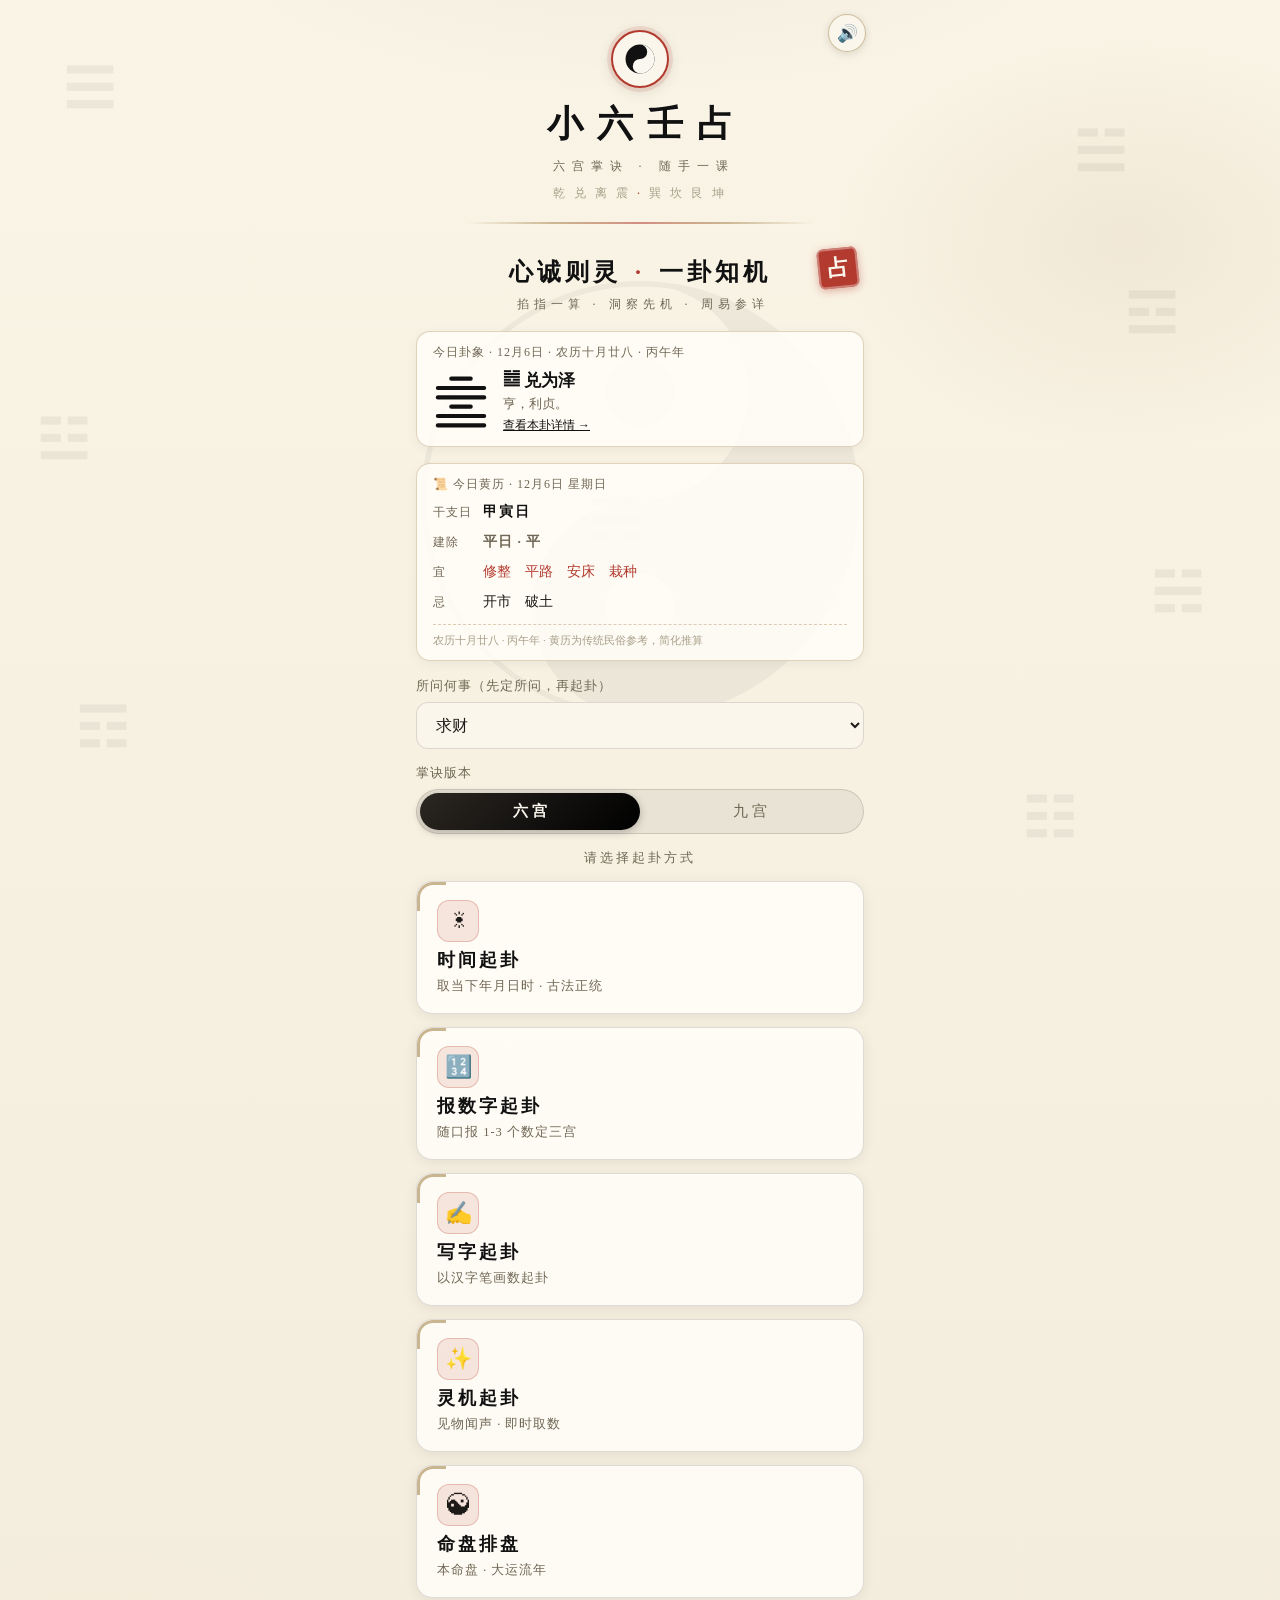
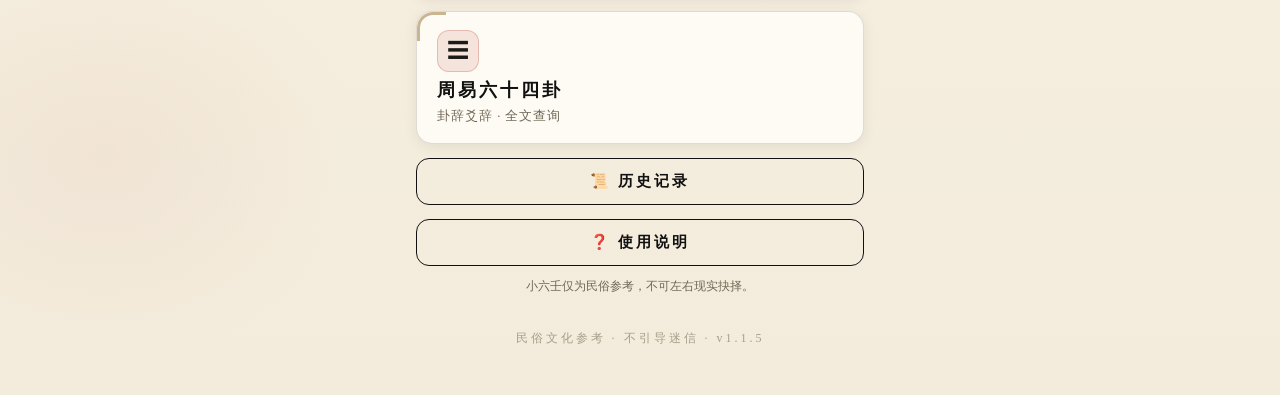
==== android/app/src/main/assets/web/index.html @ 9e4da4ed "v1.1.5 今日黄历+结果黄历建议" ====
<!DOCTYPE html>
<html lang="zh-CN">
<head>
  <meta charset="UTF-8">
  <meta name="viewport" content="width=device-width, initial-scale=1.0, maximum-scale=1.0, user-scalable=no">
  <meta name="theme-color" content="#111111">
  <title>小六壬占</title>
  <link rel="manifest" href="./manifest.json">
  <link rel="apple-touch-icon" href="assets/icon-192.png">
  <link rel="stylesheet" href="css/style.css">
</head>
<body>
  <div class="bg-mystic" aria-hidden="true">
    <span>☰</span><span>☱</span><span>☲</span><span>☳</span>
    <span>☵</span><span>☶</span><span>☷</span><span>☴</span>
    <i class="m-star s1"></i><i class="m-star s2"></i><i class="m-star s3"></i>
    <i class="m-star s4"></i><i class="m-star s5"></i><i class="m-star s6"></i>
  </div>
  <header class="app-header">
    <button id="sound-toggle" class="sound-toggle" aria-label="声音开关">🔊</button>
    <div class="header-inner">
      <div class="mark chop-mark">
        <svg viewBox="0 0 40 40" width="34" height="34" aria-hidden="true">
          <circle cx="20" cy="20" r="17" fill="#111111"/>
          <path d="M20 3 a17 17 0 0 1 0 34 a8.5 8.5 0 0 1 0 -17 a8.5 8.5 0 0 0 0 -17z" fill="#faf7f0"/>
          <circle cx="20" cy="11.5" r="2.8" fill="#111111"/>
          <circle cx="20" cy="28.5" r="2.8" fill="#faf7f0"/>
        </svg>
      </div>
      <h1 class="app-title">小六壬占</h1>
      <p class="subtitle">六宫掌诀 · 随手一课</p>
      <div class="gua-line"><span>乾</span><span>兑</span><span>离</span><span>震</span><span class="gua-dot">·</span><span>巽</span><span>坎</span><span>艮</span><span>坤</span></div>
    </div>
  </header>

  <main class="app-main">

    <!-- 首页：先定所问，再选起卦方式 -->
    <section id="view-home" class="view active">
      <div class="home-hero">
        <span class="chop">占</span>
        <h2 class="hero-title">心诚则灵 <em>·</em> 一卦知机</h2>
        <p class="hero-sub">掐指一算 · 洞察先机 · 周易参详</p>
      </div>
      <div id="daily-gua"></div>
      <div id="daily-huangli"></div>
      <div class="field ask-field">
        <label for="ask-select">所问何事（先定所问，再起卦）</label>
        <select id="ask-select"></select>
      </div>
      <div class="field">
        <label>掌诀版本</label>
        <div class="seg">
          <button class="seg-btn active" data-ver="liugong">六宫</button>
          <button class="seg-btn" data-ver="jiugong">九宫</button>
        </div>
      </div>
      <p class="view-tip">请选择起卦方式</p>
      <div class="method-cards">
        <button class="method-card" data-view="time">
          <span class="mc-icon">☀</span>
          <span class="mc-name">时间起卦</span>
          <span class="mc-desc">取当下年月日时 · 古法正统</span>
        </button>
        <button class="method-card" data-view="num">
          <span class="mc-icon">🔢</span>
          <span class="mc-name">报数字起卦</span>
          <span class="mc-desc">随口报 1-3 个数定三宫</span>
        </button>
        <button class="method-card" data-view="stroke">
          <span class="mc-icon">✍</span>
          <span class="mc-name">写字起卦</span>
          <span class="mc-desc">以汉字笔画数起卦</span>
        </button>
        <button class="method-card" data-view="inspire">
          <span class="mc-icon">✨</span>
          <span class="mc-name">灵机起卦</span>
          <span class="mc-desc">见物闻声 · 即时取数</span>
        </button>
        <button class="method-card" data-view="paipan">
          <span class="mc-icon">☯</span>
          <span class="mc-name">命盘排盘</span>
          <span class="mc-desc">本命盘 · 大运流年</span>
        </button>
        <button class="method-card" data-view="zhouyi">
          <span class="mc-icon">☰</span>
          <span class="mc-name">周易六十四卦</span>
          <span class="mc-desc">卦辞爻辞 · 全文查询</span>
        </button>
      </div>
      <button class="btn-history" data-view="history">📜 历史记录</button>
      <button class="btn-history" data-view="help">❓ 使用说明</button>
      <p class="hint center">小六壬仅为民俗参考，不可左右现实抉择。</p>
    </section>

    <!-- 时间起卦页 -->
    <section id="view-time" class="view">
      <div class="view-head">
        <button class="btn-back" data-back="home">‹ 返回</button>
        <h2>时间起卦</h2>
      </div>
      <div class="field">
        <label>公历日期（自动转农历）</label>
        <div class="date-row">
          <select id="year-select"></select>
          <select id="month-select"></select>
          <select id="day-select"></select>
        </div>
        <p class="lunar-preview" id="lunar-preview"></p>
      </div>
      <div class="field">
        <label for="hour-select">时辰</label>
        <select id="hour-select"></select>
        <button class="btn-time-now" id="time-now">⏱ 回到当前时刻</button>
      </div>
      <button class="btn-primary" id="time-submit">起 卦</button>
      <div id="result-time" class="result"></div>
    </section>

    <!-- 报数字起卦页 -->
    <section id="view-num" class="view">
      <div class="view-head">
        <button class="btn-back" data-back="home">‹ 返回</button>
        <h2>报数字起卦</h2>
      </div>
      <div class="field">
        <label for="num-input">随口报 1-3 个数字（空格隔开）</label>
        <input type="text" id="num-input" inputmode="numeric" placeholder="如：3 18 7">
      </div>
      <button class="btn-primary" id="num-submit">起 卦</button>
      <p class="hint">第一数从大安数，第二数以第一数落宫为一接着数，第三数以第二数落宫为一接着数。</p>
      <div id="result-num" class="result"></div>
    </section>

    <!-- 写字起卦页 -->
    <section id="view-stroke" class="view">
      <div class="view-head">
        <button class="btn-back" data-back="home">‹ 返回</button>
        <h2>写字起卦</h2>
      </div>
      <div class="field">
        <label for="stroke-input">写 1-3 个字，以笔画数起卦</label>
        <input type="text" id="stroke-input" placeholder="如：出 行">
      </div>
      <button class="btn-primary" id="stroke-submit">起 卦</button>
      <p class="hint">各字笔画依次对应初、中、末三宫。未收录的字请改用「报数字」方式。</p>
      <div id="result-stroke" class="result"></div>
    </section>

    <!-- 灵机起卦页 -->
    <section id="view-inspire" class="view">
      <div class="view-head">
        <button class="btn-back" data-back="home">‹ 返回</button>
        <h2>灵机起卦</h2>
      </div>
      <div class="field">
        <label for="inspire-input">所见所闻（选填，如：窗外有鸟叫）</label>
        <input type="text" id="inspire-input" placeholder="可留空，直接起卦">
      </div>
      <button class="btn-primary" id="inspire-submit">灵机一动 · 起 卦</button>
      <p class="hint">按当下瞬间取数定宫（见物闻声、心念一动即可占），随机但契合当下。</p>
      <div id="result-inspire" class="result"></div>
    </section>

    <!-- 命盘排盘页 -->
    <section id="view-paipan" class="view">
      <div class="view-head">
        <button class="btn-back" data-back="home">‹ 返回</button>
        <h2>命盘排盘</h2>
      </div>
      <div class="field">
        <label>出生公历日期</label>
        <div class="date-row">
          <select id="p-year"></select>
          <select id="p-month"></select>
          <select id="p-day"></select>
        </div>
        <p class="lunar-preview" id="p-lunar"></p>
      </div>
      <div class="field">
        <label for="p-hour">出生时辰</label>
        <select id="p-hour"></select>
      </div>
      <div class="field">
        <label>性别（六亲取象参考）</label>
        <div class="seg">
          <button class="seg-btn active" id="p-male">男</button>
          <button class="seg-btn" id="p-female">女</button>
        </div>
      </div>
      <div class="field">
        <label for="p-age">看流年年龄</label>
        <input type="number" id="p-age" inputmode="numeric" min="0" max="120" value="25">
      </div>
      <button class="btn-primary" id="paipan-submit">排 盘</button>
      <div id="result-paipan" class="result"></div>
    </section>

    <!-- 使用说明页 -->
    <section id="view-help" class="view">
      <div class="view-head">
        <button class="btn-back" data-back="home">‹ 返回</button>
        <h2>使用说明</h2>
      </div>
      <div class="help-block">
        <h3>一、怎么起卦（四步）</h3>
        <ol class="help-list">
          <li><b>选所问</b>：想好要问什么事（求财/婚恋/事业/学业/健康/出行/寻物/官司/家宅/其他）</li>
          <li><b>选版本</b>：六宫（常用，正统）或九宫（进阶，含桃花/病符/天德三宫）</li>
          <li><b>选方式</b>：时间起卦（取当下时辰，古法正统）/ 报数字（随口报 1-3 个数）/ 写字（用汉字笔画数）/ 灵机（见物闻声即时取数）</li>
          <li><b>看掐指</b>：拇指沿手掌穴位逐宫数数，落宫即卦象</li>
        </ol>
      </div>
      <div class="help-block">
        <h3>二、怎么读结果</h3>
        <p class="gong-detail">• <b>开头（月宫）</b>→事情开端；<b>过程（日宫）</b>→发展经过；<b>结果（时宫）</b>→最终走向，以结果宫为主。</p>
        <p class="gong-detail">• <b>总断</b>：开头三宫吉凶给一句话结论。</p>
        <p class="gong-detail">• <b>宫位卡</b>：每宫的性格、五行、六神、应期（多久有结果）、细节断语，点开可看。</p>
        <p class="gong-detail">• <b>用神/六亲参考</b>：按你所问分类给建议。</p>
        <p class="gong-detail">• <b>进阶断语</b>：六神临六亲 36 条细断，供深入学习。</p>
      </div>
      <div class="help-block">
        <h3>三、六宫穴位（左手）</h3>
        <p class="gong-detail">食指根=大安（吉）· 食指尖=留连（凶）· 中指尖=速喜（吉）· 无名指尖=赤口（凶）· 无名指根=小吉（吉）· 中指根=空亡（凶）。顺数顺序：大安→留连→速喜→赤口→小吉→空亡循环。</p>
      </div>
      <div class="help-block">
        <h3>四、九宫（进阶）</h3>
        <p class="gong-detail">九宫=六宫加桃花（姻缘人缘）、病符（健康灾病）、天德（贵人天助）三宫。布局：食指=留连/大安/桃花，中指=速喜/空亡/小吉，无名指=病符/赤口/天德。</p>
      </div>
      <div class="help-block">
        <h3>五、命盘排盘</h3>
        <p class="gong-detail">输入出生公历日期+时辰+性别，排出本命盘（地支/五行/六亲/六神/五星）、大运（每十年一宫）、流年与流月，供看一生运势参考。</p>
      </div>
      <div class="help-block">
        <h3>六、更新</h3>
        <p class="gong-detail">联网打开自动加载最新版本；页面底部版本号变化即更新；有新版本缓存时底部会弹出"发现新版本，点击刷新"。</p>
      </div>
      <p class="disclaimer">※ 小六壬仅为民俗文化参考，不引导迷信，不可左右现实抉择。</p>
    </section>

    <!-- 周易六十四卦页 -->
    <section id="view-zhouyi" class="view">
      <div class="view-head">
        <button class="btn-back" data-back="home">‹ 返回</button>
        <h2>周易六十四卦</h2>
      </div>
      <div class="field">
        <input type="text" id="zhouyi-search" placeholder="搜索卦名/卦辞关键词…">
      </div>
      <div id="zhouyi-detail" class="zhouyi-detail"></div>
      <div id="zhouyi-list" class="zhouyi-list"></div>
    </section>

    <!-- 历史记录页 -->
    <section id="view-history" class="view">
      <div class="view-head">
        <button class="btn-back" data-back="home">‹ 返回</button>
        <h2>历史记录</h2>
      </div>
      <div id="history-list" class="history-list"></div>
      <button class="btn-clear-history" id="clear-history">清空历史</button>
    </section>

  </main>

  <footer class="app-footer">民俗文化参考 · 不引导迷信 · v1.1.5</footer>

  <div id="update-bar" class="update-bar">发现新版本，点击刷新 ✨</div>

  <script src="js/lunar.js"></script>
  <script src="js/xiaoliuren.js"></script>
  <script src="js/zhouyi.js"></script>
  <script src="js/huangli.js"></script>
  <script src="js/strokes-data.js"></script>
  <script src="js/sound.js"></script>
  <script src="js/paipan.js"></script>
  <script src="js/palm.js"></script>
  <script src="js/app.js"></script>
  <script>
    // Service Worker：离线缓存 + 联网自动更新（发现新版本自动刷新，无需手动）
    if ('serviceWorker' in navigator) {
      navigator.serviceWorker.register('./service-worker.js').then(function (reg) {
        reg.addEventListener('updatefound', function () {
          var sw = reg.installing;
          sw.addEventListener('statechange', function () {
            if (sw.state === 'installed' && navigator.serviceWorker.controller) {
              // 新版本已就绪 → 自动刷新（联网时自动更新到最新版）
              setTimeout(function () { window.location.reload(); }, 800);
            }
          });
        });
      }).catch(function () {});
    }
  </script>
</body>
</html>
---- android/app/src/main/assets/web/css/style.css ----
/* ===== 小六壬占 · 国潮水墨 UI ===== */
:root {
  --bg: #f3ecdc;            /* 宣纸黄白 */
  --bg-soft: #e9e0cc;
  --card: rgba(255, 253, 248, 0.88);
  --ink: #1c1a16;           /* 墨黑 */
  --ink-strong: #111;
  --ink-dim: #6f6755;       /* 灰褐 */
  --ink-faint: #a79e88;
  --line: rgba(28, 26, 22, 0.14);
  --line-strong: rgba(28, 26, 22, 0.5);
  --paper: #faf6ec;
  --ji: #111;
  --xiong: #8a8578;
  --cinnabar: #b23a2e;      /* 朱砂 */
  --cinnabar-soft: rgba(178, 58, 46, 0.12);
  --gold: #a5854e;          /* 淡金 */
  --gold-soft: rgba(165, 133, 78, 0.18);
}

* { margin: 0; padding: 0; box-sizing: border-box; -webkit-tap-highlight-color: transparent; }

body {
  font-family: "PingFang SC", "Microsoft YaHei", "Noto Serif SC", serif;
  background:
    radial-gradient(900px 420px at 50% -8%, rgba(28, 26, 22, 0.05) 0%, transparent 62%),
    radial-gradient(420px 300px at 88% 12%, rgba(165, 133, 78, 0.10) 0%, transparent 70%),
    radial-gradient(380px 300px at 8% 88%, rgba(178, 58, 46, 0.05) 0%, transparent 70%),
    linear-gradient(180deg, #faf4e6 0%, var(--bg) 100%);
  color: var(--ink);
  min-height: 100vh;
  max-width: 480px;
  margin: 0 auto;
  padding-bottom: 48px;
  position: relative;
}
/* 页面背景 · 淡太极水印 */
body::before {
  content: "";
  position: fixed;
  left: 50%;
  top: 30%;
  width: 460px;
  height: 460px;
  transform: translateX(-50%);
  background-image: url("data:image/svg+xml,%3Csvg xmlns='http://www.w3.org/2000/svg' viewBox='0 0 100 100'%3E%3Ccircle cx='50' cy='50' r='47' fill='none' stroke='%23000' stroke-width='1.2'/%3E%3Cpath d='M50 3 a47 47 0 0 1 0 94 a23.5 23.5 0 0 1 0 -47 a23.5 23.5 0 0 0 0 -47z' fill='%23000'/%3E%3Ccircle cx='50' cy='26.5' r='7.5' fill='%23000'/%3E%3Ccircle cx='50' cy='73.5' r='7.5' fill='%23fff'/%3E%3C/svg%3E");
  background-size: 460px;
  background-repeat: no-repeat;
  opacity: 0.045;
  pointer-events: none;
  z-index: 0;
}

/* ===== 头部（国潮） ===== */
.app-header {
  position: relative;
  text-align: center;
  padding: 30px 16px 22px;
  overflow: hidden;
}
.app-header::after {
  content: "";
  position: absolute;
  left: 50%; bottom: 0;
  transform: translateX(-50%);
  width: 72%;
  height: 2px;
  background: linear-gradient(90deg, transparent, var(--gold), var(--cinnabar), var(--gold), transparent);
  opacity: 0.55;
}
.app-header .header-inner { position: relative; z-index: 1; }
.app-header .mark {
  display: inline-flex;
  align-items: center;
  justify-content: center;
  width: 58px; height: 58px;
  border-radius: 50%;
  background: var(--paper);
  border: 2px solid var(--cinnabar);
  margin-bottom: 12px;
  box-shadow: 0 0 0 4px var(--cinnabar-soft), 0 3px 16px rgba(0, 0, 0, 0.12);
}
.app-header .app-title {
  font-family: "Kaiti SC", "STKaiti", "KaiTi", "Noto Serif SC", serif;
  font-size: 36px;
  letter-spacing: 14px;
  text-indent: 14px;
  font-weight: 700;
  color: var(--ink-strong);
  text-shadow: 0 1px 0 rgba(255,255,255,0.6);
}
.app-header .subtitle {
  margin-top: 9px;
  font-size: 12px;
  color: var(--ink-dim);
  letter-spacing: 7px;
  text-indent: 7px;
}
.app-header .gua-line {
  margin-top: 10px;
  font-size: 12px;
  color: var(--ink-faint);
  letter-spacing: 3px;
}
.app-header .gua-line span { margin: 0 3px; }
.app-header .gua-line .gua-dot { color: var(--cinnabar); }

/* ===== 首页 hero（国潮） ===== */
.home-hero {
  position: relative;
  text-align: center;
  padding: 14px 10px 18px;
}
.home-hero .chop {
  position: absolute;
  right: 6px;
  top: 6px;
  width: 40px;
  height: 40px;
  display: inline-flex;
  align-items: center;
  justify-content: center;
  font-family: "Kaiti SC", "STKaiti", serif;
  font-size: 22px;
  font-weight: 700;
  color: var(--paper);
  background: var(--cinnabar);
  border-radius: 6px;
  box-shadow: inset 0 0 0 2px rgba(255,255,255,0.35), 0 2px 8px rgba(178,58,46,0.4);
  transform: rotate(-6deg);
}
.home-hero .hero-title {
  font-family: "Kaiti SC", "STKaiti", "Noto Serif SC", serif;
  font-size: 24px;
  font-weight: 700;
  letter-spacing: 4px;
  color: var(--ink-strong);
}
.home-hero .hero-title em { color: var(--cinnabar); font-style: normal; margin: 0 4px; }
.home-hero .hero-sub {
  margin-top: 8px;
  font-size: 12px;
  color: var(--ink-dim);
  letter-spacing: 5px;
  text-indent: 5px;
}

/* ===== 主体 ===== */
.app-main { padding: 18px 16px 0; }

/* 掌诀版本切换 */
.seg {
  display: flex;
  background: rgba(25, 25, 25, 0.06);
  border: 1px solid var(--line);
  border-radius: 999px;
  padding: 4px;
}
.seg-btn {
  flex: 1;
  background: none;
  border: none;
  padding: 9px 0;
  border-radius: 999px;
  font-size: 15px;
  letter-spacing: 3px;
  color: var(--ink-dim);
  cursor: pointer;
  font-family: inherit;
  transition: color .2s, background .2s;
}
.seg-btn.active {
  color: var(--paper);
  background: var(--ink-strong);
  font-weight: 600;
}

/* ===== 视图切换 ===== */
.view { display: none; }
.view.active { display: block; animation: fade 0.3s ease; }
.view-tip {
  text-align: center;
  font-size: 13px;
  color: var(--ink-dim);
  letter-spacing: 3px;
  margin: 4px 0 14px;
}
.view-head {
  display: flex;
  align-items: center;
  gap: 10px;
  margin-bottom: 16px;
}
.view-head h2 {
  font-size: 19px;
  letter-spacing: 4px;
  color: var(--ink-strong);
  font-weight: 800;
}
.btn-back {
  background: none;
  border: 1px solid var(--line);
  color: var(--ink-dim);
  font-size: 13px;
  padding: 6px 14px;
  border-radius: 999px;
  cursor: pointer;
  font-family: inherit;
  letter-spacing: 1px;
  transition: color .2s, border-color .2s;
}
.btn-back:active { border-color: var(--ink-strong); color: var(--ink-strong); }

/* ===== 首页方式卡片 ===== */
.method-cards { display: grid; gap: 13px; }
.method-card {
  display: flex;
  flex-direction: column;
  align-items: flex-start;
  gap: 6px;
  width: 100%;
  padding: 18px 20px;
  background: var(--card);
  border: 1px solid var(--line);
  border-radius: 16px;
  cursor: pointer;
  font-family: inherit;
  text-align: left;
  color: var(--ink);
  box-shadow: 0 3px 14px rgba(0, 0, 0, 0.07), inset 0 0 0 0 transparent;
  position: relative;
  overflow: hidden;
  transition: transform 0.12s ease, border-color .2s, box-shadow .2s;
}
/* 卡片左上角金色小角标 */
.method-card::before {
  content: "";
  position: absolute;
  left: 0; top: 0;
  width: 26px; height: 26px;
  border-left: 3px solid var(--gold);
  border-top: 3px solid var(--gold);
  border-top-left-radius: 16px;
  opacity: 0.6;
}
.method-card:active { transform: scale(0.975); border-color: var(--cinnabar); }
.mc-icon {
  font-size: 22px;
  width: 42px; height: 42px;
  display: flex; align-items: center; justify-content: center;
  background: var(--cinnabar-soft);
  border: 1px solid rgba(178, 58, 46, 0.25);
  border-radius: 12px;
}
.mc-name { font-size: 18px; font-weight: 700; letter-spacing: 3px; color: var(--ink-strong); font-family: "Kaiti SC", "STKaiti", "Noto Serif SC", serif; }
.mc-desc { font-size: 12.5px; color: var(--ink-dim); letter-spacing: 1px; }
.hint.center { text-align: center; }

/* ===== 结果容器 ===== */
.result { margin-top: 4px; }

/* ===== 更新提示条 ===== */
.update-bar {
  position: fixed;
  left: 50%;
  bottom: 18px;
  transform: translateX(-50%) translateY(20px);
  background: var(--ink-strong);
  color: var(--paper);
  padding: 11px 22px;
  border-radius: 999px;
  font-size: 14px;
  letter-spacing: 1px;
  box-shadow: 0 6px 20px rgba(0, 0, 0, 0.25);
  opacity: 0;
  pointer-events: none;
  transition: opacity .3s, transform .3s;
  z-index: 99;
}
.update-bar.show { opacity: 1; transform: translateX(-50%) translateY(0); pointer-events: auto; }

/* ===== 命盘排盘 ===== */
.paipan-table {
  width: 100%;
  border-collapse: collapse;
  font-size: 12.5px;
  margin-bottom: 14px;
  background: var(--card);
  border: 1px solid var(--line);
  border-radius: 12px;
  overflow: hidden;
}
.paipan-table th, .paipan-table td {
  border: 1px solid var(--line);
  padding: 8px 6px;
  text-align: center;
  line-height: 1.6;
  color: var(--ink);
}
.paipan-table th { background: rgba(25, 25, 25, 0.06); color: var(--ink-strong); font-weight: 700; }
.pan-title {
  font-size: 14px;
  color: var(--ink-strong);
  letter-spacing: 2px;
  margin: 4px 0 8px;
  font-weight: 700;
}
.pan-liunian {
  font-size: 13.5px;
  color: var(--ink);
  line-height: 2;
  margin-bottom: 8px;
}

/* ===== 手掌图降级（图片加载失败时） ===== */
.palm-fallback {
  min-height: 300px;
  display: flex;
  align-items: center;
  justify-content: center;
  text-align: center;
  font-size: 14px;
  color: var(--ink-strong);
  line-height: 2.2;
  letter-spacing: 1px;
  background: var(--card);
  border: 1px dashed var(--line);
  border-radius: 14px;
  padding: 20px;
}

/* ===== 回到当前时刻 ===== */
.btn-time-now {
  margin-top: 8px;
  padding: 8px 14px;
  font-size: 12.5px;
  background: none;
  border: 1px dashed var(--ink-strong);
  border-radius: 999px;
  color: var(--ink-strong);
  cursor: pointer;
  font-family: inherit;
}
.btn-time-now:active { background: var(--ink-strong); color: var(--paper); }

/* ===== 周易六十四卦 ===== */
.daily-card {
  background: var(--card);
  border: 1px solid var(--line);
  border-radius: 14px;
  padding: 12px 16px;
  margin-bottom: 16px;
}
.daily-head { font-size: 12px; color: var(--ink-dim); letter-spacing: 1px; margin-bottom: 8px; }
.daily-body { display: flex; align-items: center; gap: 14px; }
.daily-info { display: flex; flex-direction: column; gap: 4px; }
.daily-name { font-size: 17px; font-weight: 700; color: var(--ink-strong); }
.daily-guaci { font-size: 12.5px; color: var(--ink-dim); }
.daily-more { align-self: flex-start; font-size: 12px; background: none; border: none; color: var(--ink-strong); padding: 0; cursor: pointer; font-family: inherit; text-decoration: underline; }

.zhouyi-list { display: grid; gap: 8px; }
.zy-item {
  display: flex;
  align-items: center;
  gap: 10px;
  background: var(--card);
  border: 1px solid var(--line);
  border-radius: 11px;
  padding: 9px 12px;
  cursor: pointer;
}
.zy-item:active { background: rgba(17, 17, 17, 0.06); }
.zy-item-sym { font-size: 20px; }
.zy-item-name { font-size: 14px; font-weight: 600; color: var(--ink-strong); min-width: 110px; }
.zy-item-guaci { font-size: 12px; color: var(--ink-dim); overflow: hidden; text-overflow: ellipsis; white-space: nowrap; flex: 1; }

.zhouyi-detail { margin-bottom: 14px; }
.zhouyi-detail-card {
  background: var(--card);
  border: 1.5px solid var(--ink-strong);
  border-radius: 14px;
  padding: 16px;
}
.zy-head { display: flex; align-items: center; gap: 16px; }
.zy-symbol { font-size: 44px; }
.zy-head h3 { font-size: 18px; color: var(--ink-strong); margin-bottom: 6px; }
.gua-svg { display: block; }
.zy-guaci { font-size: 14.5px; color: var(--ink); line-height: 1.9; margin: 12px 0 4px; }
.zy-yao { border-top: 1px dashed var(--line); margin-top: 10px; padding-top: 8px; }
.zy-yao .gong-detail { margin: 0; line-height: 1.9; font-size: 13.5px; }

.bagua-card { border-color: var(--ink-strong); }

/* ===== 使用说明 ===== */
.help-block {
  background: var(--card);
  border: 1px solid var(--line);
  border-radius: 13px;
  padding: 13px 16px;
  margin-bottom: 12px;
}
.help-block h3 {
  font-size: 14px;
  color: var(--ink-strong);
  letter-spacing: 1px;
  margin-bottom: 8px;
  font-weight: 700;
}
.help-list {
  margin: 0;
  padding-left: 20px;
  font-size: 13.5px;
  color: var(--ink);
  line-height: 2;
}
.help-list b { color: var(--ink-strong); }

/* ===== 历史记录 ===== */
.btn-history {
  width: 100%;
  margin-top: 14px;
  padding: 13px;
  font-size: 15px;
  letter-spacing: 3px;
  background: none;
  border: 1.5px solid var(--ink-strong);
  border-radius: 13px;
  color: var(--ink-strong);
  cursor: pointer;
  font-family: inherit;
  font-weight: 600;
  transition: background .2s, color .2s;
}
.btn-history:active { background: var(--ink-strong); color: var(--paper); }
.history-list { display: grid; gap: 11px; }
.hist-item {
  background: var(--card);
  border: 1px solid var(--line);
  border-radius: 13px;
  padding: 12px 14px;
}
.hist-head {
  display: flex;
  align-items: baseline;
  gap: 8px;
  flex-wrap: wrap;
}
.hist-time { font-size: 12px; color: var(--ink-dim); }
.hist-ask { font-size: 13px; color: var(--ink); flex: 1; }
.hist-overall {
  font-size: 13px;
  font-weight: 700;
  padding: 1px 10px;
  border-radius: 999px;
  border: 1.5px solid var(--ink-strong);
  color: var(--ink-strong);
}
.hist-gongs {
  margin-top: 7px;
  font-size: 13px;
  color: var(--ink-dim);
  line-height: 1.7;
}
.btn-clear-history {
  width: 100%;
  margin-top: 16px;
  padding: 11px;
  font-size: 13px;
  letter-spacing: 2px;
  background: none;
  border: 1px solid var(--line);
  border-radius: 12px;
  color: var(--ink-dim);
  cursor: pointer;
  font-family: inherit;
}
.btn-clear-history:active { border-color: var(--ink-strong); color: var(--ink-strong); }

/* ===== Tab ===== */
.tabs {
  display: flex;
  background: rgba(25, 25, 25, 0.06);
  border: 1px solid var(--line);
  border-radius: 999px;
  padding: 4px;
  margin-bottom: 20px;
}
.tab-btn {
  flex: 1;
  background: none;
  border: none;
  color: var(--ink-dim);
  font-size: 15px;
  padding: 9px 0;
  letter-spacing: 4px;
  text-indent: 4px;
  cursor: pointer;
  border-radius: 999px;
  font-family: inherit;
  transition: color .2s, background .2s;
}
.tab-btn.active {
  color: var(--paper);
  background: var(--ink-strong);
  font-weight: 600;
}

/* ===== 表单 ===== */
.field { margin-bottom: 15px; }
.field label {
  display: block;
  font-size: 13px;
  color: var(--ink-dim);
  margin-bottom: 7px;
  letter-spacing: 1px;
}
.field input, .field select {
  width: 100%;
  padding: 13px 15px;
  font-size: 16px;
  background: var(--paper);
  border: 1px solid var(--line);
  border-radius: 12px;
  color: var(--ink);
  font-family: inherit;
  outline: none;
  transition: border-color .2s, box-shadow .2s;
}
.field input:focus, .field select:focus {
  border-color: var(--ink-strong);
  box-shadow: 0 0 0 3px rgba(25, 25, 25, 0.07);
}
.hint {
  font-size: 12px;
  color: var(--ink-dim);
  margin-top: 10px;
  line-height: 1.7;
}

/* 内容置于背景水印之上 */
.app-header, .app-main, .app-footer { position: relative; z-index: 1; }

/* 年月日三下拉 */
.date-row { display: flex; gap: 8px; }
.date-row select { flex: 1; min-width: 0; }
.lunar-preview {
  margin-top: 8px;
  font-size: 13px;
  color: var(--ink-strong);
  letter-spacing: 1px;
  min-height: 18px;
}

/* ===== 按钮 ===== */
.btn-primary {
  width: 100%;
  padding: 15px;
  margin-top: 8px;
  font-size: 18px;
  letter-spacing: 10px;
  text-indent: 10px;
  color: var(--paper);
  background: linear-gradient(180deg, #2e2e2e, #0d0d0d);
  border: 1px solid #000;
  border-radius: 13px;
  cursor: pointer;
  font-family: inherit;
  box-shadow: 0 5px 16px rgba(0, 0, 0, 0.22);
  transition: transform 0.12s ease, box-shadow .2s;
}
.btn-primary:active { transform: scale(0.975); box-shadow: 0 2px 8px rgba(0, 0, 0, 0.25); }

/* ===== 结果 ===== */
.result-wrap { margin-top: 22px; animation: fade 0.45s ease; }
.meta {
  font-size: 13px;
  color: var(--ink-dim);
  text-align: center;
  margin-bottom: 16px;
  line-height: 1.9;
}
.gong-grid { display: grid; gap: 13px; }

.gong-card {
  background: var(--card);
  border: 1px solid var(--line);
  border-radius: 15px;
  padding: 16px;
  position: relative;
  box-shadow: 0 3px 14px rgba(0, 0, 0, 0.07);
}
.gong-card::before {
  content: "";
  position: absolute;
  left: 0; top: 12px; bottom: 12px;
  width: 3px;
  border-radius: 3px;
  background: linear-gradient(180deg, var(--ink-strong), var(--ink-faint), transparent);
}
.gong-card.luck-xiong::before { background: linear-gradient(180deg, var(--xiong), var(--ink-faint), transparent); }
.gong-head { display: flex; align-items: baseline; gap: 10px; margin-bottom: 9px; }
.gong-name {
  font-size: 28px;
  color: var(--ink-strong);
  font-weight: 800;
  letter-spacing: 3px;
}
.gong-role { font-size: 12px; color: var(--ink-dim); flex: 1; }
.gong-luck {
  font-size: 13px;
  padding: 2px 12px;
  border-radius: 999px;
  border: 1px solid var(--line-strong);
  color: var(--ink-strong);
  background: var(--paper);
}
.luck-xiong .gong-luck { border-color: var(--ink-faint); color: var(--xiong); background: transparent; }

.gong-tags { display: flex; flex-wrap: wrap; gap: 6px; margin-bottom: 11px; }
.gong-tags span {
  font-size: 12px;
  color: var(--ink-dim);
  background: rgba(25, 25, 25, 0.05);
  border: 1px solid var(--line);
  border-radius: 7px;
  padding: 3px 9px;
}
.gong-jue {
  font-size: 15px;
  line-height: 1.9;
  color: var(--ink);
  margin-bottom: 9px;
  border-bottom: 1px dashed var(--line);
  padding-bottom: 9px;
}
.gong-detail {
  font-size: 13px;
  color: var(--ink-dim);
  line-height: 1.85;
}
.gong-detail b { color: var(--ink-strong); font-weight: 600; }

/* ===== 综合断语 ===== */
.synth-card {
  margin-top: 16px;
  background: rgba(25, 25, 25, 0.045);
  border: 1px solid var(--line);
  border-radius: 15px;
  padding: 17px;
}
.synth-card h3 {
  font-size: 14px;
  color: var(--ink-strong);
  letter-spacing: 3px;
  margin-bottom: 10px;
  font-weight: 700;
}
.synth-main { font-size: 16px; line-height: 1.95; color: var(--ink); }
.synth-sub {
  margin-top: 11px;
  font-size: 13px;
  color: var(--ink-dim);
  line-height: 1.85;
}

/* ===== 一句话总断 ===== */
.summary-card {
  margin-bottom: 15px;
  background: var(--paper);
  border: 2px solid var(--ink-strong);
  border-radius: 15px;
  padding: 16px 17px;
  box-shadow: 0 4px 16px rgba(0, 0, 0, 0.10);
}
.summary-card h3 {
  font-size: 17px;
  letter-spacing: 1px;
  color: var(--ink-strong);
  margin-bottom: 10px;
  line-height: 1.6;
}
.summary-card .ovr {
  font-size: 20px;
  padding: 1px 12px;
  border-radius: 999px;
  border: 2px solid var(--ink-strong);
}
.ovr-ji { background: var(--ink-strong); color: var(--paper); }
.ovr-xiong { border-color: var(--xiong); color: var(--xiong); }
.summary-stage {
  font-size: 14.5px;
  color: var(--ink);
  line-height: 1.9;
  margin-bottom: 8px;
}
.summary-advice {
  font-size: 14px;
  color: var(--ink-strong);
  line-height: 1.8;
  font-weight: 600;
}

/* 宫位卡细节折叠 */
.gong-more { margin-top: 9px; }
.gong-more summary {
  font-size: 12.5px;
  color: var(--ink-dim);
  cursor: pointer;
  padding: 4px 0;
}

/* ===== 所问何事 ===== */
.ask-field { margin-top: 2px; }
.ask-card {
  margin-bottom: 15px;
  background: var(--card);
  border: 1px solid var(--line-strong);
  border-radius: 15px;
  padding: 15px 17px;
  box-shadow: 0 3px 14px rgba(0, 0, 0, 0.07);
}
.ask-card h3 {
  font-size: 15px;
  color: var(--ink-strong);
  letter-spacing: 3px;
  margin-bottom: 8px;
  font-weight: 700;
}
.ask-yongshen { font-size: 14.5px; line-height: 1.95; color: var(--ink); }
.ask-note {
  margin-top: 6px;
  font-size: 12.5px;
  color: var(--ink-dim);
  line-height: 1.85;
}

/* ===== 六亲参考 ===== */
.extra-card {
  margin-top: 15px;
  background: var(--card);
  border: 1px solid var(--line);
  border-radius: 15px;
  padding: 13px 16px;
}
.extra-card summary {
  font-size: 14px;
  color: var(--ink-strong);
  cursor: pointer;
  letter-spacing: 1px;
  padding: 4px 0;
  font-weight: 600;
}
.yongshen-table {
  width: 100%;
  margin-top: 10px;
  border-collapse: collapse;
  font-size: 12px;
}
.yongshen-table th, .yongshen-table td {
  border: 1px solid var(--line);
  padding: 8px 7px;
  text-align: left;
  line-height: 1.65;
  color: var(--ink-dim);
}
.yongshen-table th { color: var(--ink-strong); font-weight: 600; background: rgba(25, 25, 25, 0.05); }

.warn { color: var(--ink-strong); font-size: 14px; text-align: center; padding: 12px 0; }

.disclaimer {
  margin-top: 20px;
  font-size: 12px;
  color: var(--ink-faint);
  text-align: center;
  line-height: 1.9;
}

/* ===== 页脚 ===== */
.app-footer {
  margin-top: 34px;
  text-align: center;
  font-size: 12px;
  color: var(--ink-faint);
  letter-spacing: 3px;
}

/* ===== 掐指手掌动画（照片版 + 五行八卦环） ===== */
.palm-wrap {
  background:
    radial-gradient(400px 200px at 50% 0%, rgba(25, 25, 25, 0.05), transparent 70%),
    var(--paper);
  border: 1px solid var(--line);
  border-radius: 18px;
  padding: 12px 12px 10px;
  margin-bottom: 10px;
  box-shadow: 0 4px 18px rgba(0, 0, 0, 0.09);
}

.palm-photo-box {
  position: relative;
  max-width: 340px;
  margin: 0 auto;
  border-radius: 14px;
  overflow: hidden;
  border: 1px solid var(--line);
}
.palm-photo {
  width: 100%;
  display: block;
}

/* 穴位层 */
.spots-layer { position: absolute; inset: 0; pointer-events: none; }
.spot {
  position: absolute;
  transform: translate(-50%, -50%);
  width: 0; height: 0;
}
.spot-core {
  position: absolute;
  left: -9px; top: -9px;
  width: 18px; height: 18px;
  border-radius: 50%;
  background: var(--paper);
  border: 2px solid var(--ink-strong);
  box-shadow: 0 0 4px rgba(0,0,0,0.25);
  transition: background 0.18s ease, border-color 0.18s ease;
}
.spot-halo {
  position: absolute;
  left: -17px; top: -17px;
  width: 34px; height: 34px;
  border-radius: 50%;
  background: transparent;
  transition: background 0.2s ease;
}
.spot-text {
  position: absolute;
  left: 50%; top: 15px;
  transform: translateX(-50%);
  font-size: 13px;
  font-weight: 700;
  color: var(--ink-strong);
  letter-spacing: 1px;
  white-space: nowrap;
  text-shadow: 0 0 3px #fff, 0 0 3px #fff, 0 1px 2px rgba(255,255,255,0.9);
  opacity: 0;
  transition: opacity 0.2s;
}

/* 数数时：当前穴位变黑点 + 白晕扩散，名称浮现 */
.spot.active .spot-core {
  background: var(--ink-strong);
  border-color: var(--paper);
  box-shadow: 0 0 6px rgba(0,0,0,0.4);
}
.spot.active .spot-halo {
  background: rgba(255, 255, 255, 0.5);
  border: 1.5px solid rgba(255, 255, 255, 0.9);
  animation: pulse 0.9s ease-out infinite;
}
.spot.active .spot-text { opacity: 1; color: var(--ink-strong); }

/* 落宫定格：黑点 + 白环强光，名称定格 */
.spot.land .spot-core {
  background: var(--ink-strong);
  border-color: #fff;
  border-width: 3px;
  box-shadow: 0 0 10px rgba(0,0,0,0.5);
}
.spot.land .spot-halo {
  background: rgba(255, 255, 255, 0.6);
  border: 2px solid #fff;
  animation: pulse 1.1s ease-out infinite;
}
.spot.land .spot-text { opacity: 1; color: var(--ink-strong); }

/* 墨点游走（黑点白边） */
.cursor-dot {
  position: absolute;
  width: 16px; height: 16px;
  margin: -8px 0 0 -8px;
  border-radius: 50%;
  background: var(--ink-strong);
  border: 2.5px solid var(--paper);
  box-shadow: 0 0 6px rgba(0,0,0,0.45);
  opacity: 0;
  transition: left 0.22s ease, top 0.22s ease, opacity 0.25s ease;
  pointer-events: none;
}
.cursor-dot.show { opacity: 1; }

@keyframes pulse {
  0% { transform: scale(0.75); opacity: 0.9; }
  70% { transform: scale(1.25); opacity: 0.25; }
  100% { transform: scale(1.3); opacity: 0; }
}

/* 五行八卦运转环 */
.bagua-overlay {
  position: absolute;
  inset: 0;
  width: 100%;
  height: 100%;
  pointer-events: none;
}
.bagua-ring {
  animation: spin 22s linear infinite;
  transform-origin: 50% 50%;
  fill: var(--ink-faint);
  font-size: 8.5px;
  font-weight: 600;
}
/* 掐指时加速运转 */
.palm-wrap.run .bagua-ring { animation-duration: 5s; }
@keyframes spin { to { transform: rotate(360deg); } }

.palm-counter {
  text-align: center;
  color: var(--ink-strong);
  font-size: 14px;
  letter-spacing: 3px;
  margin-top: 8px;
  min-height: 20px;
  font-weight: 600;
}
.palm-actions { text-align: center; }
.btn-skip {
  background: none;
  border: 1px solid var(--line);
  color: var(--ink-dim);
  font-size: 12px;
  padding: 6px 18px;
  border-radius: 999px;
  cursor: pointer;
  font-family: inherit;
  letter-spacing: 3px;
  transition: color .2s, border-color .2s;
}
.btn-skip:active { border-color: var(--ink-strong); color: var(--ink-strong); }

/* ===== 国潮增强（覆盖统一风格） ===== */
.btn-primary {
  width: 100%;
  padding: 15px;
  font-size: 17px;
  letter-spacing: 8px;
  text-indent: 8px;
  font-family: "Kaiti SC", "STKaiti", "Noto Serif SC", serif;
  font-weight: 700;
  color: var(--paper);
  background: linear-gradient(135deg, #2b2722 0%, #171512 55%, #000 100%);
  border: none;
  border-radius: 14px;
  cursor: pointer;
  box-shadow: 0 4px 16px rgba(0, 0, 0, 0.28), inset 0 1px 0 rgba(255,255,255,0.12);
  transition: transform .12s ease, box-shadow .2s;
}
.btn-primary:active {
  transform: scale(0.975);
  box-shadow: 0 2px 8px rgba(0, 0, 0, 0.35);
  background: linear-gradient(135deg, var(--cinnabar) 0%, #8f2d22 100%);
}

/* 输入控件：墨线风格 */
select, input[type="text"], input[type="number"] {
  background: rgba(255, 253, 248, 0.75);
  border: 1px solid var(--line);
  border-bottom: 2px solid rgba(28, 26, 22, 0.35);
  border-radius: 10px;
  padding: 11px 12px;
  font-family: inherit;
  font-size: 15px;
  color: var(--ink);
  width: 100%;
  outline: none;
  transition: border-color .2s;
}
select:focus, input:focus { border-bottom-color: var(--cinnabar); }

/* 版本切换：水墨 pill */
.seg {
  display: flex;
  background: rgba(28, 26, 22, 0.06);
  border: 1px solid var(--line);
  border-radius: 999px;
  padding: 3px;
}
.seg-btn {
  flex: 1;
  padding: 9px 0;
  border: none;
  border-radius: 999px;
  background: transparent;
  font-family: "Kaiti SC", "STKaiti", serif;
  font-size: 15px;
  letter-spacing: 4px;
  text-indent: 4px;
  color: var(--ink-dim);
  cursor: pointer;
  transition: background .2s, color .2s, box-shadow .2s;
}
.seg-btn.active {
  background: linear-gradient(135deg, #2b2722, #000);
  color: var(--paper);
  box-shadow: 0 2px 8px rgba(0, 0, 0, 0.25);
}

/* 卡片：金边统一 */
.gong-card, .synth-card, .summary-card, .hist-item, .extra-card, .help-block, .zhouyi-detail-card, .daily-card {
  border-color: rgba(165, 133, 78, 0.35) !important;
  box-shadow: 0 3px 12px rgba(0, 0, 0, 0.05);
}
.synth-card { border: 1.5px solid var(--gold) !important; }

/* 结果页标题：书法体 */
.synth-card h3, .gong-card h3, .summary-card h3, .pan-title, .zy-head h3, .daily-name {
  font-family: "Kaiti SC", "STKaiti", "Noto Serif SC", serif;
}

/* 免责声明小印章感 */
.disclaimer {
  text-align: center;
  font-size: 11px;
  color: var(--ink-faint);
  letter-spacing: 1px;
  margin-top: 18px;
  padding: 8px 12px;
  border-top: 1px dashed rgba(165, 133, 78, 0.5);
}

/* ===== 声音开关（国潮） ===== */
.sound-toggle {
  position: absolute;
  right: 14px;
  top: 14px;
  z-index: 5;
  width: 38px; height: 38px;
  display: flex;
  align-items: center;
  justify-content: center;
  font-size: 17px;
  background: var(--paper);
  border: 1px solid rgba(165, 133, 78, 0.5);
  border-radius: 50%;
  cursor: pointer;
  box-shadow: 0 2px 8px rgba(0, 0, 0, 0.12);
}

/* ===== 入场动画（国潮） ===== */
@keyframes fadeUp {
  from { opacity: 0; transform: translateY(14px); }
  to { opacity: 1; transform: none; }
}
@keyframes popIn {
  0% { opacity: 0; transform: scale(0.92); }
  60% { transform: scale(1.02); }
  100% { opacity: 1; transform: scale(1); }
}
.view.active > * { animation: fadeUp 0.45s ease both; }
.view.active > *:nth-child(2) { animation-delay: 0.05s; }
.view.active > *:nth-child(3) { animation-delay: 0.10s; }
.view.active > *:nth-child(4) { animation-delay: 0.15s; }
.view.active > *:nth-child(5) { animation-delay: 0.20s; }
.view.active > *:nth-child(6) { animation-delay: 0.25s; }
.view.active > *:nth-child(7) { animation-delay: 0.30s; }
.view.active > *:nth-child(8) { animation-delay: 0.35s; }

/* 结果卡片逐个弹出 */
.result-wrap { animation: popIn 0.4s ease both; }
.gong-grid > * { animation: fadeUp 0.4s ease both; }
.gong-grid > *:nth-child(2) { animation-delay: 0.08s; }
.gong-grid > *:nth-child(3) { animation-delay: 0.16s; }

/* 卦符轻微浮动 */
.zy-symbol, .daily-name { display: inline-block; }
.zy-symbol { animation: guaFloat 3s ease-in-out infinite; }
@keyframes guaFloat {
  0%, 100% { transform: translateY(0); }
  50% { transform: translateY(-3px); }
}

/* 今日卦卡 hover 微效 */
.daily-card { transition: transform .15s ease, box-shadow .2s; }
.daily-card:active { transform: scale(0.985); }

/* 掐指落宫高亮强化 */
.spot.land { animation: landPulse 0.5s ease; }
@keyframes landPulse {
  0% { transform: translate(-50%, -50%) scale(0.9); box-shadow: 0 0 0 0 rgba(178, 58, 46, 0.55); }
  50% { transform: translate(-50%, -50%) scale(1.35); box-shadow: 0 0 0 10px rgba(178, 58, 46, 0); }
  100% { transform: translate(-50%, -50%) scale(1); }
}

/* ===== 神秘动态背景（卦符漂浮 + 星点闪烁） ===== */
.bg-mystic {
  position: fixed;
  inset: 0;
  pointer-events: none;
  overflow: hidden;
  z-index: 0;
}
.bg-mystic span {
  position: absolute;
  font-size: 52px;
  line-height: 1;
  color: var(--ink);
  opacity: 0.055;
  animation: mysticDrift linear infinite;
  will-change: transform;
}
.bg-mystic span:nth-child(1) { top: 7%;  left: 5%;  animation-duration: 27s; animation-delay: -3s; }
.bg-mystic span:nth-child(2) { top: 14%; left: 84%; animation-duration: 31s; animation-delay: -9s; }
.bg-mystic span:nth-child(3) { top: 32%; left: 88%; animation-duration: 24s; animation-delay: -14s; }
.bg-mystic span:nth-child(4) { top: 46%; left: 3%;  animation-duration: 34s; animation-delay: -6s; }
.bg-mystic span:nth-child(5) { top: 63%; left: 90%; animation-duration: 29s; animation-delay: -18s; }
.bg-mystic span:nth-child(6) { top: 78%; left: 6%;  animation-duration: 26s; animation-delay: -11s; }
.bg-mystic span:nth-child(7) { top: 88%; left: 80%; animation-duration: 33s; animation-delay: -2s; }
.bg-mystic span:nth-child(8) { top: 55%; left: 46%; animation-duration: 22s; animation-delay: -7s; }

@keyframes mysticDrift {
  0%   { transform: translate(0, 0) rotate(0deg); }
  25%  { transform: translate(26px, -34px) rotate(90deg); }
  50%  { transform: translate(-18px, -60px) rotate(180deg); }
  75%  { transform: translate(30px, -20px) rotate(270deg); }
  100% { transform: translate(0, 0) rotate(360deg); }
}

/* 星点闪烁 */
.m-star {
  position: absolute;
  width: 3px; height: 3px;
  border-radius: 50%;
  background: var(--cinnabar);
  animation: twinkle ease-in-out infinite;
  opacity: 0;
}
.m-star.s1 { top: 20%; left: 20%; animation-duration: 3.2s; animation-delay: 0s; }
.m-star.s2 { top: 40%; left: 72%; animation-duration: 4.1s; animation-delay: 1.2s; }
.m-star.s3 { top: 62%; left: 30%; animation-duration: 3.6s; animation-delay: 2.1s; }
.m-star.s4 { top: 80%; left: 55%; animation-duration: 4.6s; animation-delay: 0.6s; }
.m-star.s5 { top: 28%; left: 92%; animation-duration: 3.9s; animation-delay: 1.8s; }
.m-star.s6 { top: 90%; left: 18%; animation-duration: 4.3s; animation-delay: 2.8s; }

@keyframes twinkle {
  0%, 100% { opacity: 0; transform: scale(0.6); }
  50% { opacity: 0.35; transform: scale(1.4); }
}

/* 太极水印慢速旋转（神秘感） */
body::before {
  animation: taijiSpin 90s linear infinite;
}
@keyframes taijiSpin {
  from { transform: translateX(-50%) rotate(0deg); }
  to { transform: translateX(-50%) rotate(360deg); }
}

/* 内容层在背景之上 */
.app-header, .app-main { position: relative; z-index: 1; }

/* ===== 卦象大卡（占卜结果） ===== */
.gua-hero {
  display: flex;
  align-items: center;
  gap: 16px;
  background: var(--card);
  border: 2px solid var(--gold);
  border-radius: 16px;
  padding: 14px 18px;
  margin: 12px 0;
  box-shadow: 0 4px 18px rgba(0, 0, 0, 0.08);
}
.gua-hero-gua { flex-shrink: 0; }
.gua-hero-info { flex: 1; }
.gua-hero-line1 { display: flex; align-items: baseline; gap: 8px; margin-bottom: 6px; }
.gua-hero-sym { font-size: 26px; color: var(--cinnabar); }
.gua-hero-name {
  font-family: "Kaiti SC", "STKaiti", "Noto Serif SC", serif;
  font-size: 19px;
  font-weight: 700;
  letter-spacing: 3px;
  color: var(--ink-strong);
}
.gua-hero-duan { font-size: 13px; color: var(--ink-dim); line-height: 1.8; }

/* ===== 关键框 + 节日徽章 ===== */
.key-box {
  display: flex;
  align-items: center;
  gap: 8px;
  margin: 10px 0 8px;
  padding: 8px 12px;
  background: var(--cinnabar-soft);
  border: 1px solid rgba(178, 58, 46, 0.35);
  border-radius: 10px;
  font-size: 14px;
  color: var(--ink-strong);
  line-height: 1.6;
}
.key-label {
  flex-shrink: 0;
  font-weight: 700;
  color: var(--cinnabar);
  letter-spacing: 1px;
}
.summary-advice b { color: var(--cinnabar); }

.fest-badge {
  display: inline-block;
  margin-left: 8px;
  padding: 1px 9px;
  font-size: 11px;
  font-weight: 700;
  letter-spacing: 1px;
  color: var(--paper);
  background: var(--cinnabar);
  border-radius: 999px;
  vertical-align: 1px;
}

/* ===== 今日黄历 ===== */
.hl-card { margin-bottom: 16px; }
.hl-main { display: flex; flex-direction: column; gap: 7px; }
.hl-line { display: flex; align-items: baseline; gap: 10px; font-size: 13.5px; line-height: 1.7; }
.hl-label {
  flex-shrink: 0;
  width: 40px;
  font-size: 12px;
  color: var(--ink-dim);
  letter-spacing: 1px;
}
.hl-daygz { font-weight: 700; color: var(--ink-strong); letter-spacing: 2px; }
.hl-jc { font-weight: 700; letter-spacing: 1px; }
.hl-jc.lv-ji { color: var(--cinnabar); }
.hl-jc.lv-xiong { color: var(--ink-strong); }
.hl-jc.lv-ping { color: var(--ink-dim); }
.hl-yi { color: var(--cinnabar); }
.hl-ji { color: var(--ink); }
.hl-meta {
  margin-top: 10px;
  font-size: 11px;
  color: var(--ink-faint);
  border-top: 1px dashed rgba(165, 133, 78, 0.4);
  padding-top: 8px;
}

/* ===== 黄历建议（结果页） ===== */
.hl-advice {
  display: flex;
  align-items: flex-start;
  gap: 8px;
  margin: 10px 0;
  padding: 10px 14px;
  background: var(--gold-soft);
  border: 1px solid rgba(165, 133, 78, 0.4);
  border-radius: 12px;
  font-size: 13px;
  line-height: 1.8;
  color: var(--ink);
}
.hl-advice-title {
  flex-shrink: 0;
  font-weight: 700;
  color: var(--gold);
  letter-spacing: 1px;
}
.hl-ji-warn { color: var(--cinnabar); font-weight: 600; }
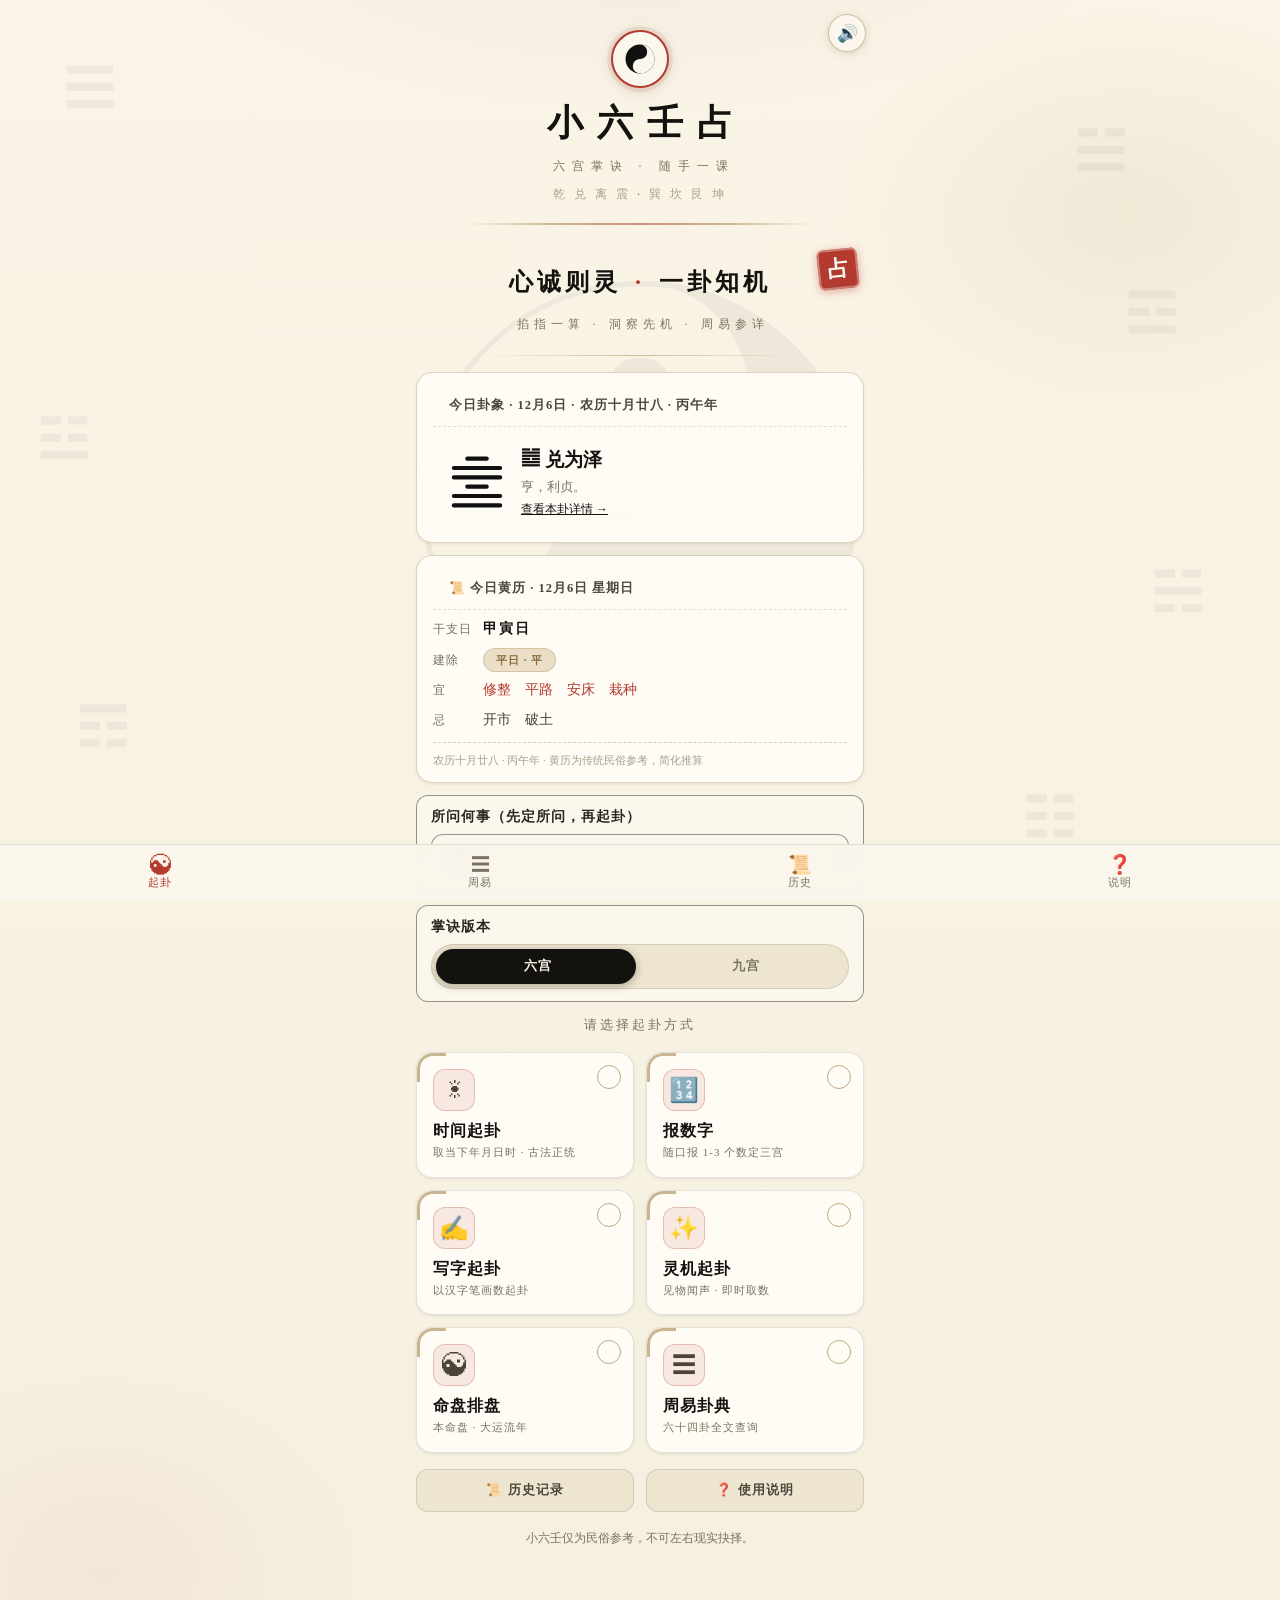
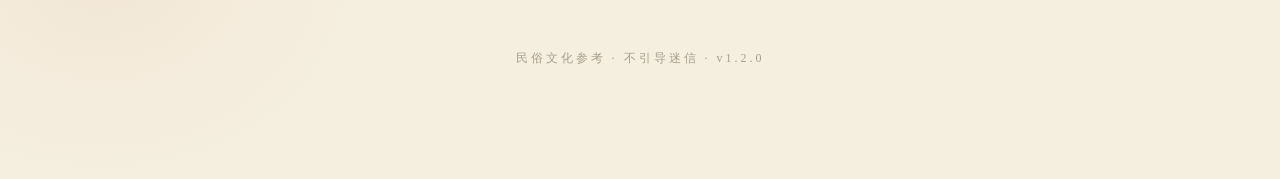
==== commit 1d4fd1e8: "v1.2.0 国潮水墨全面重设计：设计系统（色阶/排版/组件）/首页（Hero+双卡联动+入口网格+底部导航）/起卦（步骤条+掐指进度+落宫大字）/结果页（总断→卦象→关键→黄历→三宫细断）/次级页统" ====
--- a/android/app/src/main/assets/web/index.html
+++ b/android/app/src/main/assets/web/index.html
@@ -38,12 +38,13 @@
     <!-- 首页：先定所问，再选起卦方式 -->
     <section id="view-home" class="view active">
       <div class="home-hero">
-        <span class="chop">占</span>
+        <span class="chop chop--md">占</span>
         <h2 class="hero-title">心诚则灵 <em>·</em> 一卦知机</h2>
         <p class="hero-sub">掐指一算 · 洞察先机 · 周易参详</p>
-      </div>
-      <div id="daily-gua"></div>
-      <div id="daily-huangli"></div>
+        <hr class="gold-rule hero-rule">
+      </div>
+      <div id="daily-gua" class="daily-duo"></div>
+      <div id="daily-huangli" class="daily-duo"></div>
       <div class="field ask-field">
         <label for="ask-select">所问何事（先定所问，再起卦）</label>
         <select id="ask-select"></select>
@@ -56,7 +57,7 @@
         </div>
       </div>
       <p class="view-tip">请选择起卦方式</p>
-      <div class="method-cards">
+      <div class="method-grid">
         <button class="method-card" data-view="time">
           <span class="mc-icon">☀</span>
           <span class="mc-name">时间起卦</span>
@@ -64,7 +65,7 @@
         </button>
         <button class="method-card" data-view="num">
           <span class="mc-icon">🔢</span>
-          <span class="mc-name">报数字起卦</span>
+          <span class="mc-name">报数字</span>
           <span class="mc-desc">随口报 1-3 个数定三宫</span>
         </button>
         <button class="method-card" data-view="stroke">
@@ -84,14 +85,24 @@
         </button>
         <button class="method-card" data-view="zhouyi">
           <span class="mc-icon">☰</span>
-          <span class="mc-name">周易六十四卦</span>
-          <span class="mc-desc">卦辞爻辞 · 全文查询</span>
-        </button>
-      </div>
-      <button class="btn-history" data-view="history">📜 历史记录</button>
-      <button class="btn-history" data-view="help">❓ 使用说明</button>
+          <span class="mc-name">周易卦典</span>
+          <span class="mc-desc">六十四卦全文查询</span>
+        </button>
+      </div>
+      <div class="link-row">
+        <button class="link-btn" data-view="history">📜 历史记录</button>
+        <button class="link-btn" data-view="help">❓ 使用说明</button>
+      </div>
       <p class="hint center">小六壬仅为民俗参考，不可左右现实抉择。</p>
     </section>
+
+    <!-- 底部导航条 -->
+    <nav class="bottom-nav" id="bottom-nav">
+      <button class="bn-btn active" data-bn="home"><span class="bn-icon">☯</span><span class="bn-label">起卦</span></button>
+      <button class="bn-btn" data-bn="zhouyi"><span class="bn-icon">☰</span><span class="bn-label">周易</span></button>
+      <button class="bn-btn" data-bn="history"><span class="bn-icon">📜</span><span class="bn-label">历史</span></button>
+      <button class="bn-btn" data-bn="help"><span class="bn-icon">❓</span><span class="bn-label">说明</span></button>
+    </nav>
 
     <!-- 时间起卦页 -->
     <section id="view-time" class="view">
@@ -263,7 +274,7 @@
 
   </main>
 
-  <footer class="app-footer">民俗文化参考 · 不引导迷信 · v1.1.5</footer>
+  <footer class="app-footer">民俗文化参考 · 不引导迷信 · v1.2.0</footer>
 
   <div id="update-bar" class="update-bar">发现新版本，点击刷新 ✨</div>
 
--- a/android/app/src/main/assets/web/css/style.css
+++ b/android/app/src/main/assets/web/css/style.css
@@ -1,21 +1,79 @@
-/* ===== 小六壬占 · 国潮水墨 UI ===== */
+/* ===== 小六壬占 · 国潮水墨设计系统 =====
+   令牌：色阶 / 字号 / 间距 / 圆角 / 阴影 / 动效 */
 :root {
-  --bg: #f3ecdc;            /* 宣纸黄白 */
-  --bg-soft: #e9e0cc;
-  --card: rgba(255, 253, 248, 0.88);
-  --ink: #1c1a16;           /* 墨黑 */
-  --ink-strong: #111;
-  --ink-dim: #6f6755;       /* 灰褐 */
-  --ink-faint: #a79e88;
-  --line: rgba(28, 26, 22, 0.14);
-  --line-strong: rgba(28, 26, 22, 0.5);
-  --paper: #faf6ec;
-  --ji: #111;
-  --xiong: #8a8578;
-  --cinnabar: #b23a2e;      /* 朱砂 */
-  --cinnabar-soft: rgba(178, 58, 46, 0.12);
-  --gold: #a5854e;          /* 淡金 */
-  --gold-soft: rgba(165, 133, 78, 0.18);
+  /* 色阶 */
+  --paper-0: #fbf7ec;   /* 纸·亮 */
+  --paper-1: #f5efdf;   /* 纸·主 */
+  --paper-2: #ede5cf;   /* 纸·暗 */
+  --paper-3: #e3d9bf;   /* 纸·深 */
+
+  --ink-900: #14120e;   /* 墨·最浓 */
+  --ink-700: #2b2620;   /* 墨·浓 */
+  --ink-500: #4a443a;   /* 墨·中 */
+  --ink-300: #7a7261;   /* 墨·淡 */
+  --ink-100: #a89f8b;   /* 墨·极淡 */
+
+  --cinnabar-600: #9c2f24; /* 朱砂·深 */
+  --cinnabar-500: #b23a2e; /* 朱砂·主 */
+  --cinnabar-100: #f3ddd6; /* 朱砂·浅底 */
+
+  --gold-600: #8a6d3f;  /* 金·深 */
+  --gold-500: #a5854e;  /* 金·主 */
+  --gold-100: #eadfc6;  /* 金·浅底 */
+
+  /* 兼容旧变量 */
+  --bg: var(--paper-1);
+  --bg-soft: var(--paper-2);
+  --card: rgba(255, 253, 248, 0.9);
+  --ink: var(--ink-500);
+  --ink-strong: var(--ink-900);
+  --ink-dim: var(--ink-300);
+  --ink-faint: var(--ink-100);
+  --line: rgba(28, 26, 22, 0.12);
+  --line-strong: rgba(28, 26, 22, 0.45);
+  --paper: var(--paper-0);
+  --ji: var(--ink-900);
+  --xiong: var(--ink-300);
+  --cinnabar: var(--cinnabar-500);
+  --cinnabar-soft: rgba(178, 58, 46, 0.1);
+  --gold: var(--gold-500);
+  --gold-soft: rgba(165, 133, 78, 0.14);
+
+  /* 字号阶梯 */
+  --fs-xs: 11px;
+  --fs-sm: 12.5px;
+  --fs-md: 14px;
+  --fs-lg: 16px;
+  --fs-xl: 19px;
+  --fs-2xl: 24px;
+  --fs-hero: 34px;
+
+  /* 间距 */
+  --sp-1: 4px;
+  --sp-2: 8px;
+  --sp-3: 12px;
+  --sp-4: 16px;
+  --sp-5: 24px;
+  --sp-6: 32px;
+
+  /* 圆角 */
+  --r-sm: 8px;
+  --r-md: 12px;
+  --r-lg: 16px;
+  --r-xl: 22px;
+  --r-pill: 999px;
+
+  /* 阴影 */
+  --sh-1: 0 1px 3px rgba(20, 18, 14, 0.08);
+  --sh-2: 0 4px 14px rgba(20, 18, 14, 0.1);
+  --sh-3: 0 10px 30px rgba(20, 18, 14, 0.14);
+
+  /* 动效 */
+  --ease-out: cubic-bezier(0.22, 0.61, 0.36, 1);
+  --ease-inout: cubic-bezier(0.65, 0, 0.35, 1);
+  --dur-fast: 0.15s;
+  --dur-mid: 0.3s;
+  --dur-slow: 0.5s;
 }
 
 * { margin: 0; padding: 0; box-sizing: border-box; -webkit-tap-highlight-color: transparent; }
@@ -1266,3 +1324,747 @@
   letter-spacing: 1px;
 }
 .hl-ji-warn { color: var(--cinnabar); font-weight: 600; }
+
+/* ================================================================
+   设计系统 · 组件规范（国潮水墨）
+   ================================================================ */
+
+/* ---- 排版 ---- */
+.kai { font-family: "Kaiti SC", "STKaiti", "KaiTi", "Noto Serif SC", serif; }
+.text-xs { font-size: var(--fs-xs); }
+.text-sm { font-size: var(--fs-sm); }
+.text-md { font-size: var(--fs-md); }
+.text-lg { font-size: var(--fs-lg); }
+.text-xl { font-size: var(--fs-xl); }
+.text-2xl { font-size: var(--fs-2xl); }
+.text-hero { font-size: var(--fs-hero); letter-spacing: 6px; }
+.ink-900 { color: var(--ink-900); }
+.ink-500 { color: var(--ink-500); }
+.ink-300 { color: var(--ink-300); }
+.cinnabar { color: var(--cinnabar); }
+.gold { color: var(--gold); }
+
+/* ---- 卡片变体 ---- */
+.card {
+  background: var(--card);
+  border: 1px solid var(--line);
+  border-radius: var(--r-lg);
+  box-shadow: var(--sh-1);
+}
+.card--gold {
+  border: 1px solid rgba(165, 133, 78, 0.4);
+  box-shadow: 0 2px 10px rgba(165, 133, 78, 0.08);
+}
+.card--cinnabar {
+  border: 1.5px solid rgba(178, 58, 46, 0.4);
+  box-shadow: 0 2px 10px rgba(178, 58, 46, 0.08);
+}
+
+/* ---- 徽章 ---- */
+.badge {
+  display: inline-block;
+  padding: 2px 10px;
+  font-size: var(--fs-xs);
+  font-weight: 700;
+  letter-spacing: 1px;
+  border-radius: var(--r-pill);
+  line-height: 1.7;
+}
+.badge--ji { color: var(--paper-0); background: var(--cinnabar); }
+.badge--ping { color: var(--ink-500); background: var(--paper-2); border: 1px solid var(--line); }
+.badge--xiong { color: var(--paper-0); background: var(--ink-700); }
+.badge--gold { color: var(--gold-600); background: var(--gold-100); }
+
+/* ---- 印章 ---- */
+.chop {
+  display: inline-flex;
+  align-items: center;
+  justify-content: center;
+  font-family: "Kaiti SC", "STKaiti", serif;
+  font-weight: 700;
+  color: var(--paper-0);
+  background: var(--cinnabar);
+  border-radius: 6px;
+  box-shadow: inset 0 0 0 2px rgba(255, 255, 255, 0.3), 0 2px 8px rgba(178, 58, 46, 0.35);
+}
+.chop--lg { width: 52px; height: 52px; font-size: 26px; }
+.chop--md { width: 40px; height: 40px; font-size: 20px; }
+.chop--sm { width: 30px; height: 30px; font-size: 15px; border-radius: 5px; }
+
+/* ---- 细金分割线 ---- */
+.gold-rule {
+  height: 1px;
+  background: linear-gradient(90deg, transparent, rgba(165, 133, 78, 0.5), transparent);
+  border: none;
+}
+
+/* ---- 列表条目 ---- */
+.list-item {
+  display: flex;
+  align-items: center;
+  gap: var(--sp-3);
+  background: var(--card);
+  border: 1px solid var(--line);
+  border-radius: var(--r-md);
+  padding: var(--sp-3) var(--sp-4);
+  transition: transform var(--dur-fast) var(--ease-out), border-color var(--dur-fast);
+}
+.list-item:active { transform: scale(0.985); border-color: var(--gold); }
+
+/* ---- 按钮（设计系统基类） ---- */
+.btn {
+  display: inline-flex;
+  align-items: center;
+  justify-content: center;
+  gap: 6px;
+  padding: 11px 20px;
+  font-size: var(--fs-md);
+  font-family: inherit;
+  font-weight: 700;
+  letter-spacing: 2px;
+  border: none;
+  border-radius: var(--r-pill);
+  cursor: pointer;
+  transition: transform var(--dur-fast) var(--ease-out), box-shadow var(--dur-fast), opacity var(--dur-fast);
+}
+.btn:active { transform: scale(0.96); }
+.btn--cinnabar {
+  color: var(--paper-0);
+  background: linear-gradient(135deg, var(--cinnabar-600), var(--cinnabar-500));
+  box-shadow: 0 4px 14px rgba(178, 58, 46, 0.35);
+}
+.btn--ink {
+  color: var(--paper-0);
+  background: linear-gradient(135deg, var(--ink-900), var(--ink-700));
+  box-shadow: 0 4px 14px rgba(20, 18, 14, 0.3);
+}
+.btn--ghost {
+  color: var(--ink-500);
+  background: transparent;
+  border: 1px solid var(--line-strong);
+}
+.btn--gold {
+  color: var(--gold-600);
+  background: var(--gold-100);
+  box-shadow: inset 0 0 0 1px rgba(165, 133, 78, 0.35);
+}
+.btn[disabled] { opacity: 0.45; pointer-events: none; }
+
+/* ---- 输入 ---- */
+.field {
+  width: 100%;
+  padding: 12px 14px;
+  font-size: var(--fs-lg);
+  font-family: inherit;
+  color: var(--ink-900);
+  background: var(--paper-0);
+  border: 1px solid var(--line-strong);
+  border-radius: var(--r-md);
+  outline: none;
+  transition: border-color var(--dur-fast), box-shadow var(--dur-fast);
+}
+.field:focus { border-color: var(--cinnabar); box-shadow: 0 0 0 3px var(--cinnabar-soft); }
+
+/* ---- 分段选择器 ---- */
+.seg {
+  display: flex;
+  gap: var(--sp-2);
+  background: var(--paper-2);
+  border-radius: var(--r-pill);
+  padding: 4px;
+}
+.seg button {
+  flex: 1;
+  padding: 9px 10px;
+  font-size: var(--fs-sm);
+  font-family: inherit;
+  font-weight: 700;
+  letter-spacing: 1px;
+  color: var(--ink-300);
+  background: transparent;
+  border: none;
+  border-radius: var(--r-pill);
+  cursor: pointer;
+  transition: all var(--dur-mid) var(--ease-out);
+}
+.seg button.active {
+  color: var(--paper-0);
+  background: var(--ink-900);
+  box-shadow: 0 2px 8px rgba(20, 18, 14, 0.3);
+}
+
+/* ================================================================
+   首页重设计
+   ================================================================ */
+
+/* ---- 入口 2 列网格 ---- */
+.method-grid {
+  display: grid;
+  grid-template-columns: 1fr 1fr;
+  gap: var(--sp-3);
+  margin: var(--sp-4) 0;
+}
+.method-card {
+  display: flex;
+  flex-direction: column;
+  align-items: flex-start;
+  gap: 2px;
+  padding: var(--sp-4);
+  background: var(--card);
+  border: 1px solid var(--line);
+  border-radius: var(--r-lg);
+  box-shadow: var(--sh-1);
+  cursor: pointer;
+  font-family: inherit;
+  text-align: left;
+  position: relative;
+  transition: transform var(--dur-fast) var(--ease-out), border-color var(--dur-fast), box-shadow var(--dur-fast);
+}
+.method-card::after {
+  content: '';
+  position: absolute;
+  right: var(--sp-3);
+  top: var(--sp-3);
+  width: 22px;
+  height: 22px;
+  border-radius: 50%;
+  border: 1px solid var(--gold);
+  color: var(--gold);
+  font-size: 12px;
+  display: flex;
+  align-items: center;
+  justify-content: center;
+  opacity: 0.7;
+}
+.method-card:hover { border-color: var(--gold); box-shadow: var(--sh-2); }
+.method-card:active { transform: scale(0.97); }
+.method-card .mc-icon {
+  font-size: 24px;
+  margin-bottom: var(--sp-2);
+}
+.method-card .mc-name {
+  font-size: var(--fs-lg);
+  font-weight: 800;
+  color: var(--ink-900);
+  letter-spacing: 1px;
+}
+.method-card .mc-desc {
+  font-size: var(--fs-xs);
+  color: var(--ink-300);
+  line-height: 1.5;
+  padding-right: 26px;
+}
+
+/* ---- 底部入口行 ---- */
+.link-row {
+  display: flex;
+  gap: var(--sp-3);
+  margin: var(--sp-2) 0 var(--sp-4);
+}
+.link-btn {
+  flex: 1;
+  padding: var(--sp-3);
+  font-size: var(--fs-sm);
+  font-family: inherit;
+  font-weight: 700;
+  letter-spacing: 1px;
+  color: var(--ink-500);
+  background: var(--paper-2);
+  border: 1px solid var(--line);
+  border-radius: var(--r-md);
+  cursor: pointer;
+  transition: all var(--dur-fast);
+}
+.link-btn:active { transform: scale(0.97); background: var(--gold-100); }
+
+/* ---- 今日双卡联动 ---- */
+.daily-duo .daily-card {
+  background: var(--card);
+  border: 1px solid var(--line);
+  border-radius: var(--r-lg);
+  box-shadow: var(--sh-1);
+  margin-bottom: var(--sp-3);
+  overflow: hidden;
+}
+.daily-duo .daily-head {
+  font-size: var(--fs-sm);
+  font-weight: 700;
+  letter-spacing: 1px;
+  color: var(--ink-500);
+  padding: var(--sp-3) var(--sp-4);
+  border-bottom: 1px dashed var(--line);
+}
+.daily-duo .daily-body {
+  display: flex;
+  align-items: center;
+  gap: var(--sp-4);
+  padding: var(--sp-3) var(--sp-4);
+}
+.daily-duo .daily-info { display: flex; flex-direction: column; gap: var(--sp-1); }
+.daily-duo .daily-name { font-size: var(--fs-xl); font-weight: 800; color: var(--ink-900); }
+.daily-duo .daily-guaci { font-size: var(--fs-sm); color: var(--ink-300); line-height: 1.6; }
+
+/* ---- 底部导航条 ---- */
+.bottom-nav {
+  position: fixed;
+  left: 0;
+  right: 0;
+  bottom: 0;
+  z-index: 60;
+  display: flex;
+  background: rgba(250, 246, 236, 0.95);
+  backdrop-filter: blur(10px);
+  border-top: 1px solid var(--line);
+  padding: 6px 0 calc(6px + env(safe-area-inset-bottom));
+}
+.bn-btn {
+  flex: 1;
+  display: flex;
+  flex-direction: column;
+  align-items: center;
+  gap: 2px;
+  padding: 4px 0;
+  background: none;
+  border: none;
+  font-family: inherit;
+  cursor: pointer;
+  color: var(--ink-300);
+  transition: color var(--dur-fast);
+}
+.bn-btn .bn-icon { font-size: 19px; line-height: 1; }
+.bn-btn .bn-label { font-size: 10.5px; letter-spacing: 1px; }
+.bn-btn.active { color: var(--cinnabar); }
+.bn-btn.active .bn-icon { transform: scale(1.1); }
+body.has-nav .app-main { padding-bottom: 68px; }
+body.has-nav .app-footer { padding-bottom: 64px; }
+
+/* ================================================================
+   全局字体排版体系（书法标题 / 正文衬线 / 数字）
+   ================================================================ */
+body {
+  font-family: "Songti SC", "SimSun", "Noto Serif SC", "PingFang SC", "Microsoft YaHei", serif;
+  font-size: var(--fs-md);
+  color: var(--ink-500);
+  -webkit-font-smoothing: antialiased;
+  text-rendering: optimizeLegibility;
+}
+
+/* 书法标题族 */
+h1, h2, h3, h4,
+.app-title, .view-head h2, .hero-title, .daily-name,
+.mc-name, .gua-hero-name, .gong-name,
+.zhouyi-name, .pan-title, .home-title {
+  font-family: "Kaiti SC", "STKaiti", "KaiTi", "Noto Serif SC", serif;
+}
+
+/* 数字/卦数：衬线数字，竖直对齐 */
+select, input, .num-big, .pan-liunian,
+.gua-line, .gui-num, .step-num {
+  font-variant-numeric: lining-nums tabular-nums;
+}
+
+/* 行高基调 */
+p, li, .gong-detail, .mc-desc, .daily-guaci, .hl-line {
+  line-height: 1.7;
+}
+h1, h2, h3, h4 { line-height: 1.3; }
+
+/* ================================================================
+   掐指区强化（阶段引导 / 进度 / 落宫大字）
+   ================================================================ */
+.palm-steps {
+  display: flex;
+  justify-content: center;
+  gap: var(--sp-2);
+  margin-bottom: var(--sp-2);
+}
+.pstep {
+  min-width: 46px;
+  text-align: center;
+  padding: 3px 10px;
+  font-size: var(--fs-sm);
+  font-weight: 700;
+  letter-spacing: 2px;
+  color: var(--ink-300);
+  background: var(--paper-2);
+  border: 1px solid var(--line);
+  border-radius: var(--r-pill);
+  transition: all var(--dur-mid) var(--ease-out);
+}
+.pstep.active {
+  color: var(--paper-0);
+  background: var(--cinnabar);
+  border-color: var(--cinnabar);
+  box-shadow: 0 2px 8px rgba(178, 58, 46, 0.35);
+}
+.palm-progress {
+  height: 3px;
+  margin: var(--sp-2) auto 0;
+  width: 70%;
+  background: var(--paper-2);
+  border-radius: var(--r-pill);
+  overflow: hidden;
+}
+.palm-progress i {
+  display: block;
+  height: 100%;
+  width: 0;
+  background: linear-gradient(90deg, var(--gold), var(--cinnabar));
+  border-radius: var(--r-pill);
+  transition: width 0.4s var(--ease-out);
+}
+.palm-counter.land {
+  font-size: var(--fs-2xl);
+  font-weight: 800;
+  color: var(--cinnabar);
+  font-family: "Kaiti SC", "STKaiti", "Noto Serif SC", serif;
+  letter-spacing: 3px;
+  animation: landPop 0.45s var(--ease-out);
+}
+@keyframes landPop {
+  0% { transform: scale(0.7); opacity: 0; }
+  60% { transform: scale(1.12); }
+  100% { transform: scale(1); opacity: 1; }
+}
+
+/* ---- 起卦按钮权重 ---- */
+.view .btn-primary {
+  width: 100%;
+  padding: 14px;
+  font-size: var(--fs-lg);
+  letter-spacing: 6px;
+  margin: var(--sp-4) 0 var(--sp-2);
+  background: linear-gradient(135deg, var(--cinnabar-600), var(--cinnabar-500));
+  color: var(--paper-0);
+  border: none;
+  border-radius: var(--r-pill);
+  font-family: "Kaiti SC", "STKaiti", serif;
+  font-weight: 700;
+  cursor: pointer;
+  box-shadow: 0 5px 16px rgba(178, 58, 46, 0.32);
+  transition: transform var(--dur-fast) var(--ease-out), box-shadow var(--dur-fast);
+}
+.view .btn-primary:active { transform: scale(0.97); box-shadow: 0 2px 8px rgba(178, 58, 46, 0.3); }
+
+/* ---- Hero 主视觉 ---- */
+.home-hero {
+  display: flex;
+  flex-direction: column;
+  align-items: center;
+  gap: var(--sp-2);
+  padding: var(--sp-5) 0 var(--sp-4);
+}
+.hero-rule { width: 70%; margin-top: var(--sp-3); }
+
+/* ---- 今日双卡联动 · 吉凶徽章化 ---- */
+.hl-jc {
+  padding: 2px 12px;
+  border-radius: var(--r-pill);
+  font-size: var(--fs-xs);
+  letter-spacing: 1px;
+  border: 1px solid transparent;
+}
+.hl-jc.lv-ji { background: var(--cinnabar-100); color: var(--cinnabar-600); border-color: rgba(178,58,46,0.25); }
+.hl-jc.lv-xiong { background: var(--paper-3); color: var(--ink-700); border-color: var(--line); }
+.hl-jc.lv-ping { background: var(--gold-100); color: var(--gold-600); border-color: rgba(165,133,78,0.3); }
+.hl-daygz { color: var(--ink-900); font-weight: 800; }
+.fest-badge {
+  display: inline-block;
+  margin-left: 6px;
+  padding: 1px 8px;
+  font-size: 10.5px;
+  border-radius: var(--r-pill);
+  color: var(--paper-0);
+  background: var(--cinnabar);
+  vertical-align: middle;
+}
+
+/* ---- 步骤化引导条（①所问 ②版本 ③方式） ---- */
+.step-bar {
+  display: flex;
+  align-items: center;
+  gap: var(--sp-2);
+  margin-bottom: var(--sp-4);
+  font-size: var(--fs-xs);
+  font-weight: 600;
+  letter-spacing: 1px;
+  color: var(--ink-100);
+}
+.step-bar span { white-space: nowrap; transition: color var(--dur-mid); }
+.step-bar span.active { color: var(--cinnabar); font-weight: 800; }
+.step-bar i {
+  flex: 1;
+  height: 1px;
+  background: linear-gradient(90deg, var(--line-strong), var(--line));
+}
+
+/* ---- 输入区与主按钮权重拉开 ---- */
+.view .field {
+  margin-bottom: var(--sp-3);
+}
+.view .field label {
+  display: block;
+  font-family: "Kaiti SC", "STKaiti", "Noto Serif SC", serif;
+  font-size: var(--fs-md);
+  font-weight: 700;
+  letter-spacing: 1px;
+  color: var(--ink-700);
+  margin-bottom: var(--sp-2);
+}
+.view .field .field,
+.view .field select,
+.view .field input[type="text"],
+.view .field input[type="number"] {
+  min-height: 46px;
+  font-size: var(--fs-lg);
+  border: 1px solid var(--line-strong);
+  border-radius: var(--r-md);
+  background: var(--paper-0);
+  color: var(--ink-900);
+  padding: 0 14px;
+  width: 100%;
+  font-family: inherit;
+  outline: none;
+  transition: border-color var(--dur-fast), box-shadow var(--dur-fast);
+}
+.view .field select:focus,
+.view .field input:focus {
+  border-color: var(--cinnabar);
+  box-shadow: 0 0 0 3px var(--cinnabar-soft);
+}
+
+/* ================================================================
+   结果页重设计（信息层级）
+   ================================================================ */
+/* 总断：吉=朱砂底 / 凶=墨底 / 平=金底 */
+.summary-card .ovr { font-size: 21px; padding: 3px 14px; letter-spacing: 2px; font-family: "Kaiti SC", "STKaiti", serif; }
+.summary-card .ovr.ovr-ji { background: var(--cinnabar); border-color: var(--cinnabar); color: var(--paper-0); box-shadow: 0 3px 10px rgba(178,58,46,.3); }
+.summary-card .ovr.ovr-xiong { background: var(--ink-700); border-color: var(--ink-700); color: var(--paper-0); }
+.summary-card .ovr:not(.ovr-ji):not(.ovr-xiong) { background: var(--gold-100); border-color: var(--gold); color: var(--gold-600); }
+
+/* 关键断语标识 */
+.ask-card { position: relative; padding-left: 18px; }
+.ask-card::before {
+  content: '';
+  position: absolute;
+  left: 0;
+  top: 6px;
+  bottom: 6px;
+  width: 4px;
+  border-radius: 4px;
+  background: linear-gradient(180deg, var(--cinnabar), var(--gold));
+}
+.key-tag {
+  display: inline-block;
+  padding: 2px 9px;
+  margin-right: 8px;
+  font-size: var(--fs-xs);
+  font-weight: 800;
+  letter-spacing: 2px;
+  color: var(--paper-0);
+  background: var(--cinnabar);
+  border-radius: var(--r-pill);
+  vertical-align: 2px;
+}
+.ask-card h3 { color: var(--ink-900); }
+
+/* 区块小节标题（宫位详断前） */
+.section-title {
+  display: flex;
+  align-items: center;
+  gap: var(--sp-2);
+  margin: var(--sp-5) 0 var(--sp-3);
+  font-family: "Kaiti SC", "STKaiti", serif;
+  font-size: var(--fs-lg);
+  font-weight: 800;
+  letter-spacing: 2px;
+  color: var(--ink-900);
+}
+.section-title::after {
+  content: '';
+  flex: 1;
+  height: 1px;
+  background: linear-gradient(90deg, var(--line-strong), transparent);
+}
+
+/* ---- 卦象区视觉锚点 ---- */
+.gua-hero {
+  display: flex;
+  align-items: center;
+  gap: var(--sp-4);
+  background: linear-gradient(160deg, var(--paper-0), var(--paper-2));
+  border: 1px solid rgba(165, 133, 78, 0.45);
+  border-radius: var(--r-xl);
+  box-shadow: var(--sh-2);
+  padding: var(--sp-4);
+  margin: var(--sp-4) 0;
+  position: relative;
+  overflow: hidden;
+}
+.gua-hero::after {
+  content: '☯';
+  position: absolute;
+  right: -8px;
+  bottom: -14px;
+  font-size: 64px;
+  color: var(--gold-100);
+  transform: rotate(-15deg);
+}
+.gua-hero-gua svg { filter: drop-shadow(0 3px 6px rgba(20,18,14,.15)); }
+.gua-hero-line1 { display: flex; align-items: center; gap: var(--sp-2); flex-wrap: wrap; }
+.gua-hero-sym { font-size: var(--fs-2xl); color: var(--gold-600); }
+.gua-seal { transform: rotate(-6deg); }
+.gua-hero-name { font-size: var(--fs-xl); font-weight: 800; color: var(--ink-900); letter-spacing: 2px; }
+.gua-hero-duan { font-size: var(--fs-sm); color: var(--ink-300); line-height: 1.8; margin-top: var(--sp-1); }
+
+/* ---- 结果页留白与可扫读 ---- */
+.result-wrap > * { margin-bottom: var(--sp-4); }
+.gong-grid {
+  display: grid;
+  gap: var(--sp-4);
+  grid-template-columns: 1fr;
+}
+.gong-card {
+  padding: var(--sp-4) var(--sp-5);
+  border-radius: var(--r-lg);
+}
+.synth-card, .extra-card, .help-block, .zhouyi-detail-card, .hist-item {
+  padding: var(--sp-4) var(--sp-5);
+  border-radius: var(--r-lg);
+}
+.gong-more summary { cursor: pointer; color: var(--gold-600); font-weight: 700; }
+
+/* ================================================================
+   次级页统一（周易 / 排盘 / 历史 / 帮助）
+   ================================================================ */
+.view-head {
+  display: flex;
+  align-items: center;
+  gap: var(--sp-3);
+  padding: var(--sp-3) 0 var(--sp-2);
+  border-bottom: 1px solid var(--line);
+  margin-bottom: var(--sp-4);
+}
+.view-head h2 {
+  font-size: var(--fs-xl);
+  letter-spacing: 3px;
+  color: var(--ink-900);
+}
+.btn-back {
+  padding: 6px 12px;
+  font-size: var(--fs-sm);
+  font-family: inherit;
+  font-weight: 700;
+  color: var(--ink-500);
+  background: var(--paper-2);
+  border: 1px solid var(--line);
+  border-radius: var(--r-pill);
+  cursor: pointer;
+  transition: all var(--dur-fast);
+}
+.btn-back:active { transform: scale(0.95); color: var(--cinnabar); border-color: var(--cinnabar); }
+
+/* 周易列表卡片化 */
+.zhouyi-list { display: grid; gap: var(--sp-3); }
+.zhouyi-item {
+  display: flex;
+  align-items: center;
+  gap: var(--sp-3);
+  padding: var(--sp-3) var(--sp-4);
+  background: var(--card);
+  border: 1px solid var(--line);
+  border-radius: var(--r-md);
+  cursor: pointer;
+  transition: transform var(--dur-fast), border-color var(--dur-fast);
+}
+.zhouyi-item:active { transform: scale(0.985); border-color: var(--gold); }
+.zhouyi-item .zy-sym { font-size: var(--fs-2xl); color: var(--gold-600); width: 34px; text-align: center; }
+.zhouyi-item .zy-name { font-size: var(--fs-md); font-weight: 700; color: var(--ink-900); flex: 1; }
+.zhouyi-item .zy-guaci { font-size: var(--fs-xs); color: var(--ink-300); }
+.zhouyi-detail-card {
+  border: 1px solid rgba(165, 133, 78, 0.4);
+  border-radius: var(--r-lg);
+}
+
+/* 历史记录 */
+.hist-item {
+  border-radius: var(--r-lg);
+  margin-bottom: var(--sp-3);
+}
+.btn-clear-history {
+  width: 100%;
+  padding: 12px;
+  font-size: var(--fs-sm);
+  font-family: inherit;
+  font-weight: 700;
+  letter-spacing: 2px;
+  color: var(--ink-300);
+  background: transparent;
+  border: 1px dashed var(--line-strong);
+  border-radius: var(--r-md);
+  cursor: pointer;
+  margin-top: var(--sp-2);
+}
+
+/* 排盘表 */
+.paipan-table {
+  width: 100%;
+  border-collapse: collapse;
+  background: var(--card);
+  border-radius: var(--r-md);
+  overflow: hidden;
+  box-shadow: var(--sh-1);
+  margin-bottom: var(--sp-4);
+}
+.paipan-table th {
+  background: linear-gradient(160deg, var(--ink-900), var(--ink-700));
+  color: var(--paper-1);
+  font-weight: 700;
+  letter-spacing: 1px;
+}
+.paipan-table th, .paipan-table td {
+  padding: 10px 8px;
+  font-size: var(--fs-xs);
+  text-align: center;
+  border-bottom: 1px solid var(--line);
+}
+.paipan-table tr:last-child td { border-bottom: none; }
+.pan-title { font-size: var(--fs-lg); margin: var(--sp-4) 0 var(--sp-2); color: var(--ink-900); letter-spacing: 2px; }
+.pan-liunian { font-size: var(--fs-md); color: var(--ink-500); line-height: 1.9; }
+.meta { font-size: var(--fs-xs); color: var(--ink-300); text-align: center; letter-spacing: 1px; margin-bottom: var(--sp-3); }
+
+/* ================================================================
+   动效统一（水墨淡入转场 / 微交互）
+   ================================================================ */
+.view { display: none; }
+.view.active {
+  display: block;
+  animation: viewFade 0.4s var(--ease-out) both;
+}
+@keyframes viewFade {
+  from { opacity: 0; transform: translateY(10px); }
+  to { opacity: 1; transform: translateY(0); }
+}
+
+/* 卡片统一微交互（收敛：仅轻浮起+描金） */
+.method-card, .gong-card, .zhouyi-item, .hist-item, .daily-card, .summary-card {
+  transition: transform var(--dur-fast) var(--ease-out), box-shadow var(--dur-mid) var(--ease-out), border-color var(--dur-fast);
+}
+.method-card:hover, .gong-card:hover, .zhouyi-item:hover { transform: translateY(-2px); box-shadow: var(--sh-2); }
+
+/* 结果区块逐段浮现（水墨渐显） */
+.result-wrap > * { animation: blockIn 0.5s var(--ease-out) both; }
+.result-wrap > *:nth-child(1) { animation-delay: 0.05s; }
+.result-wrap > *:nth-child(2) { animation-delay: 0.12s; }
+.result-wrap > *:nth-child(3) { animation-delay: 0.19s; }
+.result-wrap > *:nth-child(4) { animation-delay: 0.26s; }
+.result-wrap > *:nth-child(5) { animation-delay: 0.33s; }
+.result-wrap > *:nth-child(n+6) { animation-delay: 0.4s; }
+@keyframes blockIn {
+  from { opacity: 0; transform: translateY(14px); }
+  to { opacity: 1; transform: translateY(0); }
+}
+
+/* 声音开关轻反馈 */
+.sound-toggle:active { transform: scale(0.9); }
+.sound-toggle { transition: transform var(--dur-fast); }
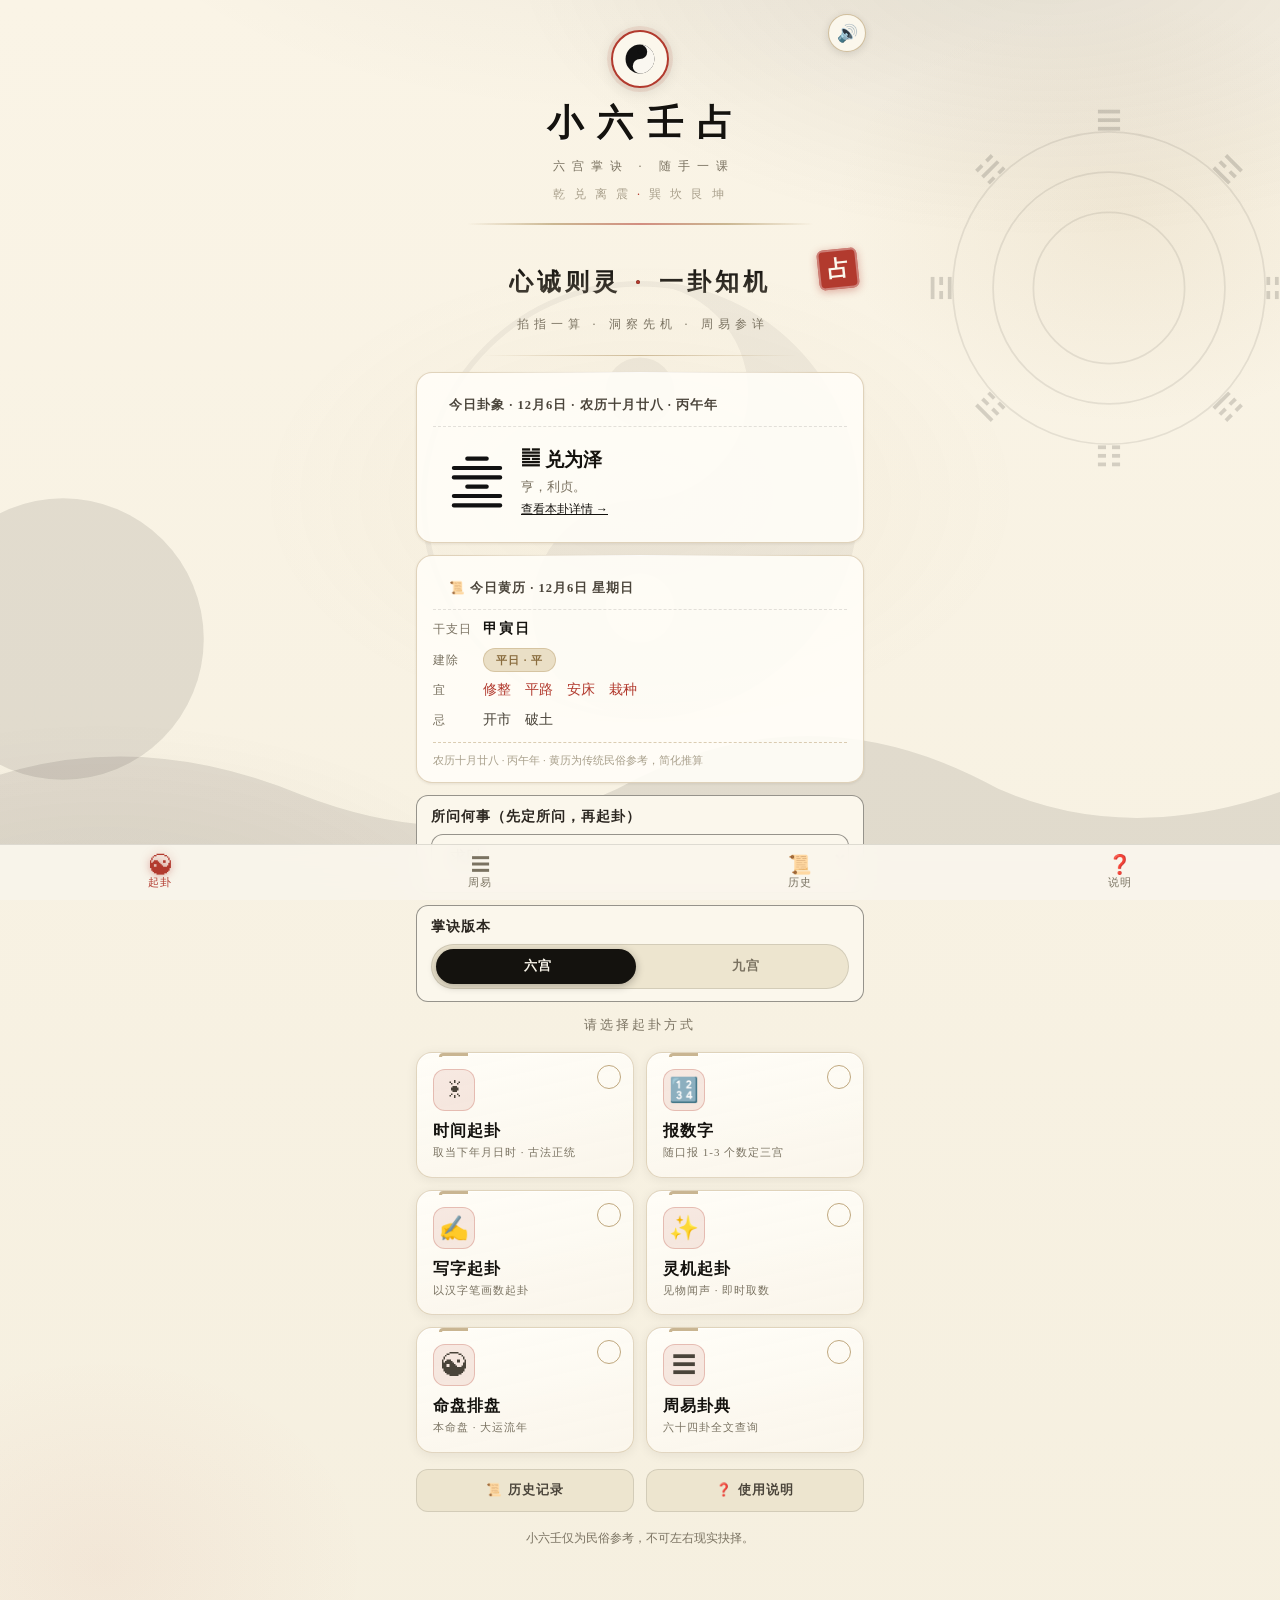
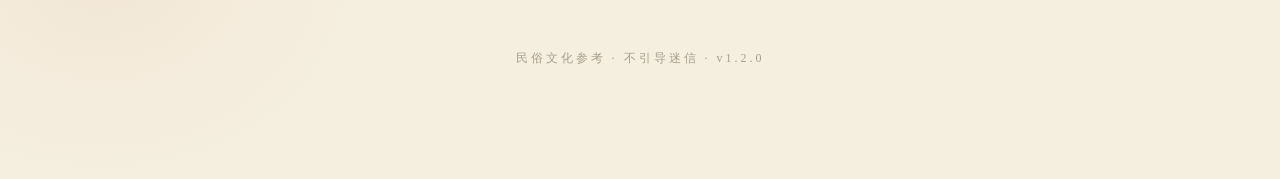
==== commit 76cdc145: "v1.2.1 六宫九宫手掌图修复（干净黑白水墨手图+穴位重标定，去除九宫印字）；背景重做（线画八卦环+淡墨太极+远山+水墨晕染，替代生硬文字八卦）；卡片高级质感（描金边/米白渐变/内光）+ 动画增强（" ====
--- a/android/app/src/main/assets/web/index.html
+++ b/android/app/src/main/assets/web/index.html
@@ -11,8 +11,39 @@
 </head>
 <body>
   <div class="bg-mystic" aria-hidden="true">
-    <span>☰</span><span>☱</span><span>☲</span><span>☳</span>
-    <span>☵</span><span>☶</span><span>☷</span><span>☴</span>
+    <!-- 淡墨晕染 -->
+    <div class="bg-wash"></div>
+    <!-- 水墨八卦环（线画卦符，缓慢旋转） -->
+    <svg class="bg-bagua-ring" viewBox="0 0 200 200" xmlns="http://www.w3.org/2000/svg">
+      <g fill="none" stroke="currentColor" stroke-width="0.7" opacity="0.55">
+        <circle cx="100" cy="100" r="62"/>
+        <circle cx="100" cy="100" r="46"/>
+        <circle cx="100" cy="100" r="30"/>
+      </g>
+      <g fill="currentColor">
+        <!-- 8 卦：以圆心放射，每卦三爻（实线/断线） -->
+        <g transform="rotate(0 100 100)"><g transform="translate(100 30)"><line x1="-4.4" y1="0" x2="4.4" y2="0" stroke="currentColor" stroke-width="1.5"/><line x1="-4.4" y1="3.4" x2="4.4" y2="3.4" stroke="currentColor" stroke-width="1.5"/><line x1="-4.4" y1="6.8" x2="4.4" y2="6.8" stroke="currentColor" stroke-width="1.5"/></g></g>
+        <g transform="rotate(45 100 100)"><g transform="translate(100 30)"><line x1="-4.4" y1="0" x2="4.4" y2="0" stroke="currentColor" stroke-width="1.5"/><line x1="-4.4" y1="3.4" x2="-1.2" y2="3.4" stroke="currentColor" stroke-width="1.5"/><line x1="1.2" y1="3.4" x2="4.4" y2="3.4" stroke="currentColor" stroke-width="1.5"/><line x1="-4.4" y1="6.8" x2="4.4" y2="6.8" stroke="currentColor" stroke-width="1.5"/></g></g>
+        <g transform="rotate(90 100 100)"><g transform="translate(100 30)"><line x1="-4.4" y1="0" x2="4.4" y2="0" stroke="currentColor" stroke-width="1.5"/><line x1="-4.4" y1="3.4" x2="-1.2" y2="3.4" stroke="currentColor" stroke-width="1.5"/><line x1="1.2" y1="3.4" x2="4.4" y2="3.4" stroke="currentColor" stroke-width="1.5"/><line x1="-4.4" y1="6.8" x2="-1.2" y2="6.8" stroke="currentColor" stroke-width="1.5"/><line x1="1.2" y1="6.8" x2="4.4" y2="6.8" stroke="currentColor" stroke-width="1.5"/></g></g>
+        <g transform="rotate(135 100 100)"><g transform="translate(100 30)"><line x1="-4.4" y1="0" x2="-1.2" y2="0" stroke="currentColor" stroke-width="1.5"/><line x1="1.2" y1="0" x2="4.4" y2="0" stroke="currentColor" stroke-width="1.5"/><line x1="-4.4" y1="3.4" x2="-1.2" y2="3.4" stroke="currentColor" stroke-width="1.5"/><line x1="1.2" y1="3.4" x2="4.4" y2="3.4" stroke="currentColor" stroke-width="1.5"/><line x1="-4.4" y1="6.8" x2="4.4" y2="6.8" stroke="currentColor" stroke-width="1.5"/></g></g>
+        <g transform="rotate(180 100 100)"><g transform="translate(100 30)"><line x1="-4.4" y1="0" x2="-1.2" y2="0" stroke="currentColor" stroke-width="1.5"/><line x1="1.2" y1="0" x2="4.4" y2="0" stroke="currentColor" stroke-width="1.5"/><line x1="-4.4" y1="3.4" x2="-1.2" y2="3.4" stroke="currentColor" stroke-width="1.5"/><line x1="1.2" y1="3.4" x2="4.4" y2="3.4" stroke="currentColor" stroke-width="1.5"/><line x1="-4.4" y1="6.8" x2="-1.2" y2="6.8" stroke="currentColor" stroke-width="1.5"/><line x1="1.2" y1="6.8" x2="4.4" y2="6.8" stroke="currentColor" stroke-width="1.5"/></g></g>
+        <g transform="rotate(225 100 100)"><g transform="translate(100 30)"><line x1="-4.4" y1="0" x2="4.4" y2="0" stroke="currentColor" stroke-width="1.5"/><line x1="-4.4" y1="3.4" x2="-1.2" y2="3.4" stroke="currentColor" stroke-width="1.5"/><line x1="1.2" y1="3.4" x2="4.4" y2="3.4" stroke="currentColor" stroke-width="1.5"/><line x1="-4.4" y1="6.8" x2="-1.2" y2="6.8" stroke="currentColor" stroke-width="1.5"/><line x1="1.2" y1="6.8" x2="4.4" y2="6.8" stroke="currentColor" stroke-width="1.5"/></g></g>
+        <g transform="rotate(270 100 100)"><g transform="translate(100 30)"><line x1="-4.4" y1="0" x2="4.4" y2="0" stroke="currentColor" stroke-width="1.5"/><line x1="-4.4" y1="3.4" x2="-1.2" y2="3.4" stroke="currentColor" stroke-width="1.5"/><line x1="1.2" y1="3.4" x2="4.4" y2="3.4" stroke="currentColor" stroke-width="1.5"/><line x1="-4.4" y1="6.8" x2="4.4" y2="6.8" stroke="currentColor" stroke-width="1.5"/></g></g>
+        <g transform="rotate(315 100 100)"><g transform="translate(100 30)"><line x1="-4.4" y1="0" x2="-1.2" y2="0" stroke="currentColor" stroke-width="1.5"/><line x1="1.2" y1="0" x2="4.4" y2="0" stroke="currentColor" stroke-width="1.5"/><line x1="-4.4" y1="3.4" x2="4.4" y2="3.4" stroke="currentColor" stroke-width="1.5"/><line x1="-4.4" y1="6.8" x2="-1.2" y2="6.8" stroke="currentColor" stroke-width="1.5"/><line x1="1.2" y1="6.8" x2="4.4" y2="6.8" stroke="currentColor" stroke-width="1.5"/></g></g>
+      </g>
+    </svg>
+    <!-- 淡墨太极（缓慢旋转） -->
+    <svg class="bg-taiji" viewBox="0 0 100 100" xmlns="http://www.w3.org/2000/svg">
+      <circle cx="50" cy="50" r="46" fill="currentColor"/>
+      <path d="M50 4 a46 46 0 0 1 0 92 a23 23 0 0 1 0 -46 a23 23 0 0 0 0 -46z" fill="none"/>
+      <path d="M50 50 a23 23 0 0 1 0 46" fill="currentColor" opacity="0"/>
+      <circle cx="50" cy="27" r="7" fill="currentColor"/>
+      <circle cx="50" cy="73" r="7" fill="none" stroke="currentColor" stroke-width="5"/>
+    </svg>
+    <!-- 远山淡墨剪影 -->
+    <svg class="bg-mountain" viewBox="0 0 1440 200" preserveAspectRatio="none" xmlns="http://www.w3.org/2000/svg">
+      <path d="M0 200 L0 120 Q180 40 380 110 Q560 170 720 95 Q900 20 1080 105 Q1240 165 1440 80 L1440 200 Z" fill="currentColor"/>
+    </svg>
     <i class="m-star s1"></i><i class="m-star s2"></i><i class="m-star s3"></i>
     <i class="m-star s4"></i><i class="m-star s5"></i><i class="m-star s6"></i>
   </div>
--- a/android/app/src/main/assets/web/css/style.css
+++ b/android/app/src/main/assets/web/css/style.css
@@ -1157,31 +1157,60 @@
   pointer-events: none;
   overflow: hidden;
   z-index: 0;
-}
-.bg-mystic span {
+  color: var(--ink-900);
+}
+
+/* 淡墨晕染（纸感 + 水墨弥散） */
+.bg-wash {
   position: absolute;
-  font-size: 52px;
-  line-height: 1;
-  color: var(--ink);
-  opacity: 0.055;
-  animation: mysticDrift linear infinite;
+  inset: 0;
+  background:
+    radial-gradient(ellipse 60% 45% at 82% -5%, rgba(43, 38, 32, 0.10), transparent 70%),
+    radial-gradient(ellipse 50% 40% at 8% 108%, rgba(43, 38, 32, 0.08), transparent 70%),
+    radial-gradient(ellipse 40% 35% at 50% 55%, rgba(165, 133, 78, 0.05), transparent 75%);
+}
+
+/* 水墨八卦环：细线圆环 + 线画卦符，缓慢旋转 */
+.bg-bagua-ring {
+  position: absolute;
+  width: 56vh;
+  height: 56vh;
+  right: -9vh;
+  top: 4vh;
+  opacity: 0.16;
+  animation: ringSpin 150s linear infinite;
   will-change: transform;
 }
-.bg-mystic span:nth-child(1) { top: 7%;  left: 5%;  animation-duration: 27s; animation-delay: -3s; }
-.bg-mystic span:nth-child(2) { top: 14%; left: 84%; animation-duration: 31s; animation-delay: -9s; }
-.bg-mystic span:nth-child(3) { top: 32%; left: 88%; animation-duration: 24s; animation-delay: -14s; }
-.bg-mystic span:nth-child(4) { top: 46%; left: 3%;  animation-duration: 34s; animation-delay: -6s; }
-.bg-mystic span:nth-child(5) { top: 63%; left: 90%; animation-duration: 29s; animation-delay: -18s; }
-.bg-mystic span:nth-child(6) { top: 78%; left: 6%;  animation-duration: 26s; animation-delay: -11s; }
-.bg-mystic span:nth-child(7) { top: 88%; left: 80%; animation-duration: 33s; animation-delay: -2s; }
-.bg-mystic span:nth-child(8) { top: 55%; left: 46%; animation-duration: 22s; animation-delay: -7s; }
-
-@keyframes mysticDrift {
-  0%   { transform: translate(0, 0) rotate(0deg); }
-  25%  { transform: translate(26px, -34px) rotate(90deg); }
-  50%  { transform: translate(-18px, -60px) rotate(180deg); }
-  75%  { transform: translate(30px, -20px) rotate(270deg); }
-  100% { transform: translate(0, 0) rotate(360deg); }
+@keyframes ringSpin { to { transform: rotate(360deg); } }
+
+/* 淡墨太极：缓慢旋转 */
+.bg-taiji {
+  position: absolute;
+  width: 34vh;
+  height: 34vh;
+  left: -10vh;
+  bottom: 12vh;
+  opacity: 0.10;
+  animation: taijiSpin 100s linear infinite;
+  will-change: transform;
+}
+@keyframes taijiSpin { from { transform: rotate(0deg); } to { transform: rotate(-360deg); } }
+
+/* 远山淡墨：缓慢漂移 */
+.bg-mountain {
+  position: absolute;
+  left: -6%;
+  right: -6%;
+  bottom: 0;
+  width: 112%;
+  height: 26vh;
+  opacity: 0.10;
+  animation: mountDrift 55s ease-in-out infinite alternate;
+  will-change: transform;
+}
+@keyframes mountDrift {
+  from { transform: translateX(-1.2%); }
+  to   { transform: translateX(1.2%); }
 }
 
 /* 星点闪烁 */
@@ -2068,3 +2097,87 @@
 /* 声音开关轻反馈 */
 .sound-toggle:active { transform: scale(0.9); }
 .sound-toggle { transition: transform var(--dur-fast); }
+
+/* ================================================================
+   高级质感 + 动画增强（v1.2.1）
+   ================================================================ */
+
+/* ---- 卡片高级质感：米白渐变 + 描金边 + 内光 ---- */
+.method-card, .daily-card, .gong-card, .summary-card, .ask-card, .zhouyi-item,
+.hist-item, .extra-card, .help-block, .gua-hero {
+  background: linear-gradient(168deg, rgba(255, 253, 248, 0.96), rgba(250, 246, 236, 0.92));
+  border: 1px solid rgba(165, 133, 78, 0.32);
+  box-shadow:
+    0 1px 0 rgba(255, 255, 255, 0.7) inset,
+    0 2px 12px rgba(20, 18, 14, 0.07);
+}
+.method-card::before, .daily-card::before, .gong-card::before, .summary-card::before {
+  content: '';
+  position: absolute;
+  top: 0; left: 10%; right: 10%;
+  height: 1px;
+  background: linear-gradient(90deg, transparent, rgba(255, 255, 255, 0.9), transparent);
+}
+.method-card { position: relative; }
+
+/* ---- 星点：金色微光 ---- */
+.m-star { background: var(--gold); box-shadow: 0 0 6px rgba(165, 133, 78, 0.8); }
+
+/* ---- 入口卡 staggered 入场 ---- */
+.method-grid .method-card { animation: cardIn 0.55s var(--ease-out) both; }
+.method-grid .method-card:nth-child(1) { animation-delay: 0.05s; }
+.method-grid .method-card:nth-child(2) { animation-delay: 0.12s; }
+.method-grid .method-card:nth-child(3) { animation-delay: 0.19s; }
+.method-grid .method-card:nth-child(4) { animation-delay: 0.26s; }
+.method-grid .method-card:nth-child(5) { animation-delay: 0.33s; }
+.method-grid .method-card:nth-child(6) { animation-delay: 0.40s; }
+@keyframes cardIn {
+  from { opacity: 0; transform: translateY(16px) scale(0.97); }
+  to   { opacity: 1; transform: translateY(0) scale(1); }
+}
+
+/* ---- 今日卦卡：卦画呼吸 ---- */
+.daily-duo .daily-body svg { animation: guaBreathe 4s ease-in-out infinite; }
+@keyframes guaBreathe {
+  0%, 100% { opacity: 1; }
+  50% { opacity: 0.75; }
+}
+
+/* ---- 卦象大卡：卦画 pulse ---- */
+.gua-hero-gua svg { animation: guaPulse 3.2s ease-in-out infinite; }
+@keyframes guaPulse {
+  0%, 100% { transform: scale(1); filter: drop-shadow(0 3px 6px rgba(20,18,14,.15)); }
+  50% { transform: scale(1.04); filter: drop-shadow(0 6px 14px rgba(165,133,78,.4)); }
+}
+
+/* ---- 主按钮：朱砂光晕呼吸 ---- */
+.btn-primary, .btn--cinnabar { animation: btnGlow 3.4s ease-in-out infinite; }
+@keyframes btnGlow {
+  0%, 100% { box-shadow: 0 5px 16px rgba(178, 58, 46, 0.32); }
+  50% { box-shadow: 0 5px 24px rgba(178, 58, 46, 0.55); }
+}
+
+/* ---- 底部导航激活态：微光 ---- */
+.bn-btn.active .bn-icon { text-shadow: 0 0 8px rgba(178, 58, 46, 0.5); }
+
+/* ---- 掐指时整页轻微聚焦（神秘感） ---- */
+.palm-wrap.run ~ .palm-progress i,
+.palm-wrap.run { transition: transform 0.3s; }
+.bg-bagua-ring { transition: opacity 0.6s; }
+.palm-wrap.run ~ * .bg-bagua-ring,
+body:has(.palm-wrap.run) .bg-bagua-ring { opacity: 0.3; }
+
+/* ---- 标题处加水墨分隔 ---- */
+.home-hero .hero-title {
+  background: linear-gradient(180deg, var(--ink-900), var(--ink-500));
+  -webkit-background-clip: text;
+  background-clip: text;
+  -webkit-text-fill-color: transparent;
+  font-weight: 900;
+}
+
+/* 修复渐变标题内分隔符继承透明 */
+.home-hero .hero-title em {
+  -webkit-text-fill-color: var(--cinnabar);
+  background: none;
+}
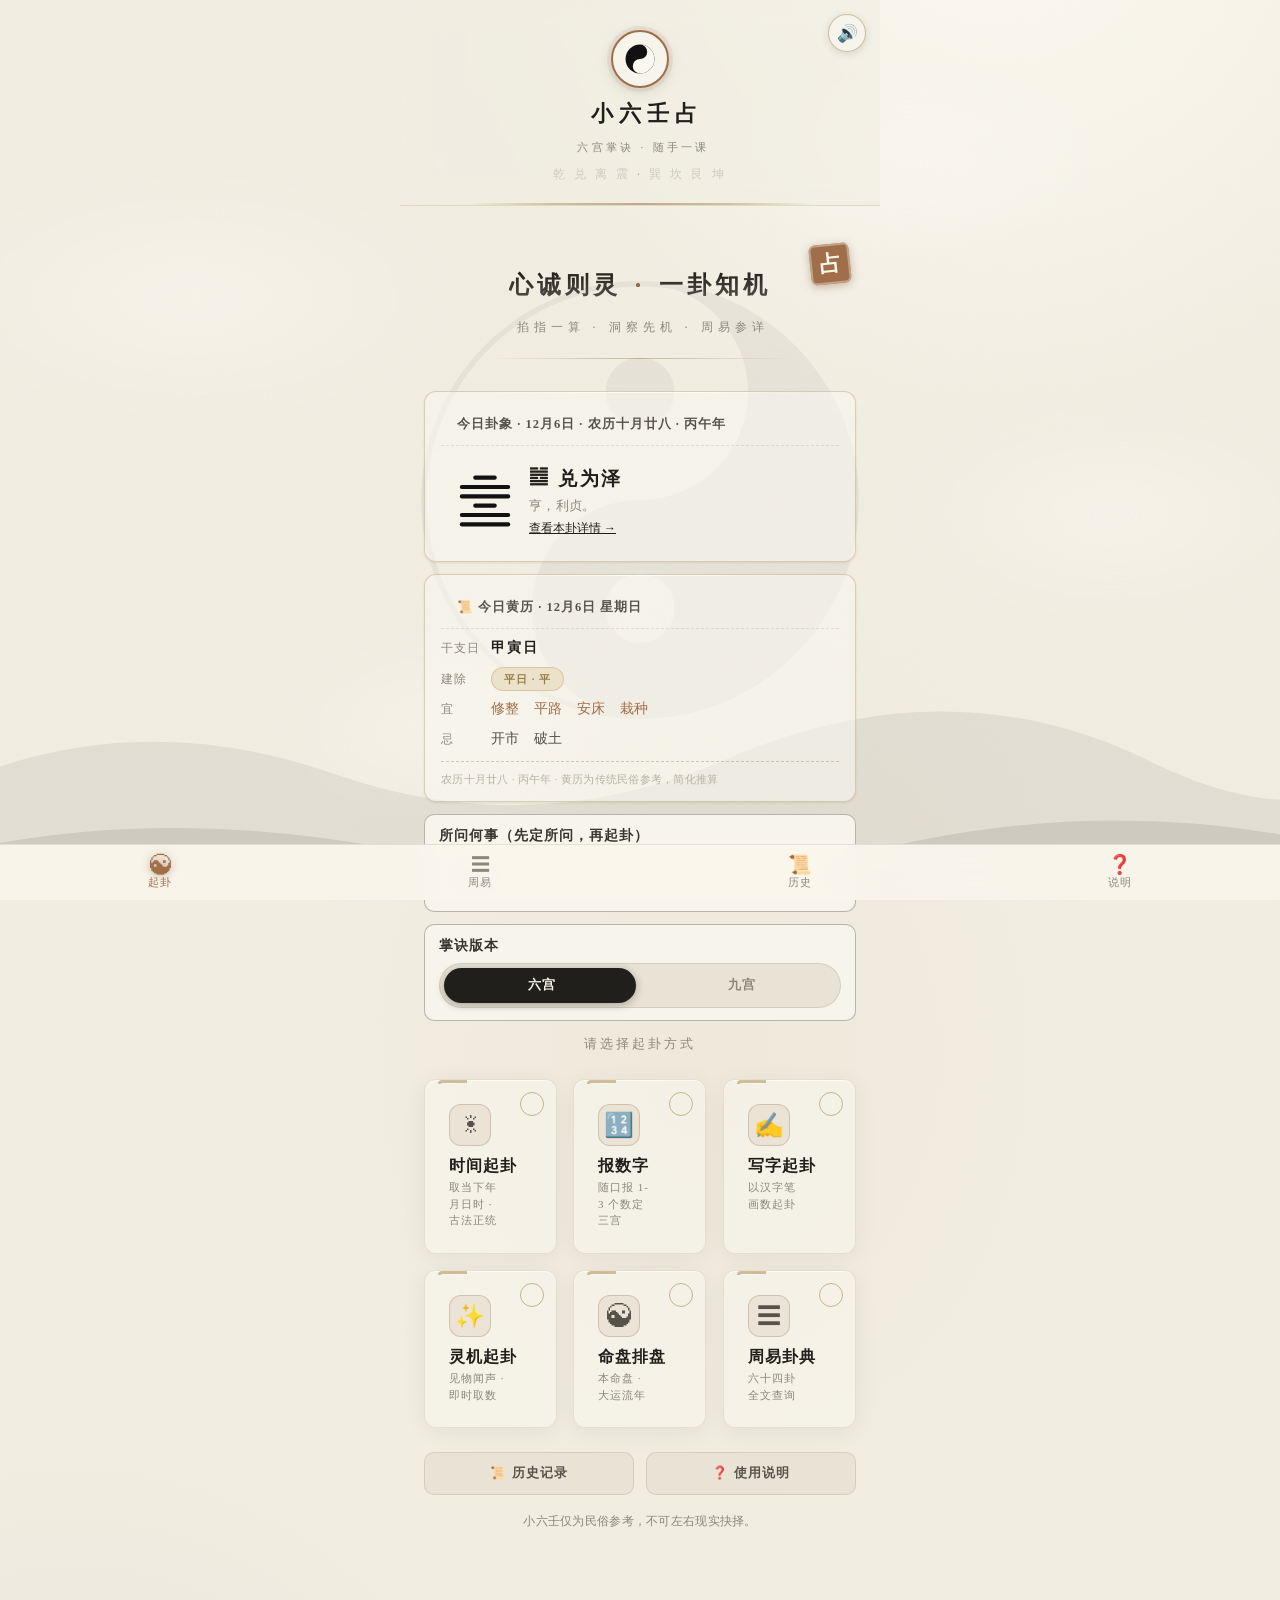
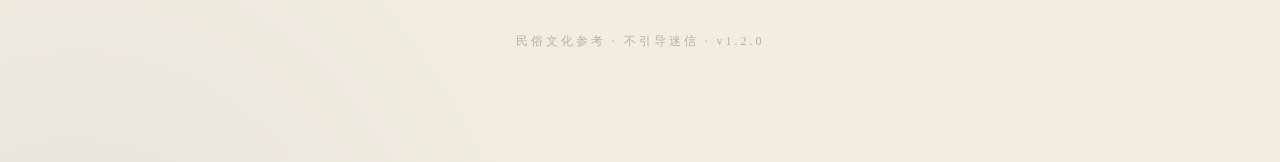
==== commit 029f9bc9: "v1.2.2 Awwwards 新中式极简重构：哑光宣纸底+纸纹噪点+柔和漫射光；赭石/青灰/墨黑低饱和配色（朱砂退场）；云雾粒子漂移+双远山层次；磨砂半透明卡片；纤细排版+大量留白；圆角收窄利落；桌" ====
--- a/android/app/src/main/assets/web/index.html
+++ b/android/app/src/main/assets/web/index.html
@@ -11,38 +11,19 @@
 </head>
 <body>
   <div class="bg-mystic" aria-hidden="true">
-    <!-- 淡墨晕染 -->
+    <!-- 哑光宣纸底 + 柔和漫射光 -->
     <div class="bg-wash"></div>
-    <!-- 水墨八卦环（线画卦符，缓慢旋转） -->
-    <svg class="bg-bagua-ring" viewBox="0 0 200 200" xmlns="http://www.w3.org/2000/svg">
-      <g fill="none" stroke="currentColor" stroke-width="0.7" opacity="0.55">
-        <circle cx="100" cy="100" r="62"/>
-        <circle cx="100" cy="100" r="46"/>
-        <circle cx="100" cy="100" r="30"/>
-      </g>
-      <g fill="currentColor">
-        <!-- 8 卦：以圆心放射，每卦三爻（实线/断线） -->
-        <g transform="rotate(0 100 100)"><g transform="translate(100 30)"><line x1="-4.4" y1="0" x2="4.4" y2="0" stroke="currentColor" stroke-width="1.5"/><line x1="-4.4" y1="3.4" x2="4.4" y2="3.4" stroke="currentColor" stroke-width="1.5"/><line x1="-4.4" y1="6.8" x2="4.4" y2="6.8" stroke="currentColor" stroke-width="1.5"/></g></g>
-        <g transform="rotate(45 100 100)"><g transform="translate(100 30)"><line x1="-4.4" y1="0" x2="4.4" y2="0" stroke="currentColor" stroke-width="1.5"/><line x1="-4.4" y1="3.4" x2="-1.2" y2="3.4" stroke="currentColor" stroke-width="1.5"/><line x1="1.2" y1="3.4" x2="4.4" y2="3.4" stroke="currentColor" stroke-width="1.5"/><line x1="-4.4" y1="6.8" x2="4.4" y2="6.8" stroke="currentColor" stroke-width="1.5"/></g></g>
-        <g transform="rotate(90 100 100)"><g transform="translate(100 30)"><line x1="-4.4" y1="0" x2="4.4" y2="0" stroke="currentColor" stroke-width="1.5"/><line x1="-4.4" y1="3.4" x2="-1.2" y2="3.4" stroke="currentColor" stroke-width="1.5"/><line x1="1.2" y1="3.4" x2="4.4" y2="3.4" stroke="currentColor" stroke-width="1.5"/><line x1="-4.4" y1="6.8" x2="-1.2" y2="6.8" stroke="currentColor" stroke-width="1.5"/><line x1="1.2" y1="6.8" x2="4.4" y2="6.8" stroke="currentColor" stroke-width="1.5"/></g></g>
-        <g transform="rotate(135 100 100)"><g transform="translate(100 30)"><line x1="-4.4" y1="0" x2="-1.2" y2="0" stroke="currentColor" stroke-width="1.5"/><line x1="1.2" y1="0" x2="4.4" y2="0" stroke="currentColor" stroke-width="1.5"/><line x1="-4.4" y1="3.4" x2="-1.2" y2="3.4" stroke="currentColor" stroke-width="1.5"/><line x1="1.2" y1="3.4" x2="4.4" y2="3.4" stroke="currentColor" stroke-width="1.5"/><line x1="-4.4" y1="6.8" x2="4.4" y2="6.8" stroke="currentColor" stroke-width="1.5"/></g></g>
-        <g transform="rotate(180 100 100)"><g transform="translate(100 30)"><line x1="-4.4" y1="0" x2="-1.2" y2="0" stroke="currentColor" stroke-width="1.5"/><line x1="1.2" y1="0" x2="4.4" y2="0" stroke="currentColor" stroke-width="1.5"/><line x1="-4.4" y1="3.4" x2="-1.2" y2="3.4" stroke="currentColor" stroke-width="1.5"/><line x1="1.2" y1="3.4" x2="4.4" y2="3.4" stroke="currentColor" stroke-width="1.5"/><line x1="-4.4" y1="6.8" x2="-1.2" y2="6.8" stroke="currentColor" stroke-width="1.5"/><line x1="1.2" y1="6.8" x2="4.4" y2="6.8" stroke="currentColor" stroke-width="1.5"/></g></g>
-        <g transform="rotate(225 100 100)"><g transform="translate(100 30)"><line x1="-4.4" y1="0" x2="4.4" y2="0" stroke="currentColor" stroke-width="1.5"/><line x1="-4.4" y1="3.4" x2="-1.2" y2="3.4" stroke="currentColor" stroke-width="1.5"/><line x1="1.2" y1="3.4" x2="4.4" y2="3.4" stroke="currentColor" stroke-width="1.5"/><line x1="-4.4" y1="6.8" x2="-1.2" y2="6.8" stroke="currentColor" stroke-width="1.5"/><line x1="1.2" y1="6.8" x2="4.4" y2="6.8" stroke="currentColor" stroke-width="1.5"/></g></g>
-        <g transform="rotate(270 100 100)"><g transform="translate(100 30)"><line x1="-4.4" y1="0" x2="4.4" y2="0" stroke="currentColor" stroke-width="1.5"/><line x1="-4.4" y1="3.4" x2="-1.2" y2="3.4" stroke="currentColor" stroke-width="1.5"/><line x1="1.2" y1="3.4" x2="4.4" y2="3.4" stroke="currentColor" stroke-width="1.5"/><line x1="-4.4" y1="6.8" x2="4.4" y2="6.8" stroke="currentColor" stroke-width="1.5"/></g></g>
-        <g transform="rotate(315 100 100)"><g transform="translate(100 30)"><line x1="-4.4" y1="0" x2="-1.2" y2="0" stroke="currentColor" stroke-width="1.5"/><line x1="1.2" y1="0" x2="4.4" y2="0" stroke="currentColor" stroke-width="1.5"/><line x1="-4.4" y1="3.4" x2="4.4" y2="3.4" stroke="currentColor" stroke-width="1.5"/><line x1="-4.4" y1="6.8" x2="-1.2" y2="6.8" stroke="currentColor" stroke-width="1.5"/><line x1="1.2" y1="6.8" x2="4.4" y2="6.8" stroke="currentColor" stroke-width="1.5"/></g></g>
-      </g>
+    <!-- 云雾粒子（淡雾团缓慢漂移） -->
+    <div class="bg-mist m1"></div>
+    <div class="bg-mist m2"></div>
+    <div class="bg-mist m3"></div>
+    <div class="bg-mist m4"></div>
+    <!-- 远山淡墨层次 -->
+    <svg class="bg-mountain far" viewBox="0 0 1440 240" preserveAspectRatio="none" xmlns="http://www.w3.org/2000/svg">
+      <path d="M0 240 L0 150 Q200 60 420 130 Q620 190 820 110 Q1040 30 1240 120 Q1360 170 1440 140 L1440 240 Z" fill="currentColor"/>
     </svg>
-    <!-- 淡墨太极（缓慢旋转） -->
-    <svg class="bg-taiji" viewBox="0 0 100 100" xmlns="http://www.w3.org/2000/svg">
-      <circle cx="50" cy="50" r="46" fill="currentColor"/>
-      <path d="M50 4 a46 46 0 0 1 0 92 a23 23 0 0 1 0 -46 a23 23 0 0 0 0 -46z" fill="none"/>
-      <path d="M50 50 a23 23 0 0 1 0 46" fill="currentColor" opacity="0"/>
-      <circle cx="50" cy="27" r="7" fill="currentColor"/>
-      <circle cx="50" cy="73" r="7" fill="none" stroke="currentColor" stroke-width="5"/>
-    </svg>
-    <!-- 远山淡墨剪影 -->
-    <svg class="bg-mountain" viewBox="0 0 1440 200" preserveAspectRatio="none" xmlns="http://www.w3.org/2000/svg">
-      <path d="M0 200 L0 120 Q180 40 380 110 Q560 170 720 95 Q900 20 1080 105 Q1240 165 1440 80 L1440 200 Z" fill="currentColor"/>
+    <svg class="bg-mountain near" viewBox="0 0 1440 200" preserveAspectRatio="none" xmlns="http://www.w3.org/2000/svg">
+      <path d="M0 200 L0 160 Q220 100 480 150 Q760 195 1000 140 Q1220 95 1440 150 L1440 200 Z" fill="currentColor"/>
     </svg>
     <i class="m-star s1"></i><i class="m-star s2"></i><i class="m-star s3"></i>
     <i class="m-star s4"></i><i class="m-star s5"></i><i class="m-star s6"></i>
--- a/android/app/src/main/assets/web/css/style.css
+++ b/android/app/src/main/assets/web/css/style.css
@@ -1,43 +1,46 @@
 /* ===== 小六壬占 · 国潮水墨设计系统 =====
    令牌：色阶 / 字号 / 间距 / 圆角 / 阴影 / 动效 */
 :root {
-  /* 色阶 */
-  --paper-0: #fbf7ec;   /* 纸·亮 */
-  --paper-1: #f5efdf;   /* 纸·主 */
-  --paper-2: #ede5cf;   /* 纸·暗 */
-  --paper-3: #e3d9bf;   /* 纸·深 */
-
-  --ink-900: #14120e;   /* 墨·最浓 */
-  --ink-700: #2b2620;   /* 墨·浓 */
-  --ink-500: #4a443a;   /* 墨·中 */
-  --ink-300: #7a7261;   /* 墨·淡 */
-  --ink-100: #a89f8b;   /* 墨·极淡 */
-
-  --cinnabar-600: #9c2f24; /* 朱砂·深 */
-  --cinnabar-500: #b23a2e; /* 朱砂·主 */
-  --cinnabar-100: #f3ddd6; /* 朱砂·浅底 */
-
-  --gold-600: #8a6d3f;  /* 金·深 */
-  --gold-500: #a5854e;  /* 金·主 */
-  --gold-100: #eadfc6;  /* 金·浅底 */
+  /* ── 色阶 · 哑光宣纸 + 赭石 / 青灰 / 墨黑 ── */
+  --paper-0: #f7f4ec;   /* 宣纸·亮（哑光） */
+  --paper-1: #f1ede1;   /* 宣纸·主 */
+  --paper-2: #e8e3d4;   /* 宣纸·暗 */
+  --paper-3: #ddd7c6;   /* 宣纸·深 */
+
+  --ink-900: #211f1c;   /* 墨黑 */
+  --ink-700: #37352f;   /* 墨·浓 */
+  --ink-500: #55524a;   /* 墨·中 */
+  --ink-300: #8b877a;   /* 墨·淡 */
+  --ink-100: #b6b2a4;   /* 墨·极淡 */
+
+  --cinnabar-600: #8a5b39; /* 赭石·深 */
+  --cinnabar-500: #a06e48; /* 赭石·主 */
+  --cinnabar-100: #efe1d2; /* 赭石·浅底 */
+
+  --gold-600: #98804c;  /* 细金·深 */
+  --gold-500: #b39a63;  /* 细金·主 */
+  --gold-100: #ece2c9;  /* 细金·浅底 */
+
+  --qingshi: #7d8b97;       /* 青灰 */
+  --qingshi-soft: #e2e6e7;  /* 青灰·浅底 */
 
   /* 兼容旧变量 */
   --bg: var(--paper-1);
   --bg-soft: var(--paper-2);
-  --card: rgba(255, 253, 248, 0.9);
+  --card: rgba(250, 247, 240, 0.55);
   --ink: var(--ink-500);
   --ink-strong: var(--ink-900);
   --ink-dim: var(--ink-300);
   --ink-faint: var(--ink-100);
-  --line: rgba(28, 26, 22, 0.12);
-  --line-strong: rgba(28, 26, 22, 0.45);
+  --line: rgba(33, 31, 28, 0.10);
+  --line-strong: rgba(33, 31, 28, 0.30);
   --paper: var(--paper-0);
   --ji: var(--ink-900);
   --xiong: var(--ink-300);
   --cinnabar: var(--cinnabar-500);
-  --cinnabar-soft: rgba(178, 58, 46, 0.1);
+  --cinnabar-soft: rgba(160, 110, 72, 0.10);
   --gold: var(--gold-500);
-  --gold-soft: rgba(165, 133, 78, 0.14);
+  --gold-soft: rgba(179, 154, 99, 0.14);
 
   /* 字号阶梯 */
   --fs-xs: 11px;
@@ -57,10 +60,10 @@
   --sp-6: 32px;
 
   /* 圆角 */
-  --r-sm: 8px;
-  --r-md: 12px;
-  --r-lg: 16px;
-  --r-xl: 22px;
+  --r-sm: 6px;
+  --r-md: 10px;
+  --r-lg: 12px;
+  --r-xl: 16px;
   --r-pill: 999px;
 
   /* 阴影 */
@@ -83,7 +86,7 @@
   background:
     radial-gradient(900px 420px at 50% -8%, rgba(28, 26, 22, 0.05) 0%, transparent 62%),
     radial-gradient(420px 300px at 88% 12%, rgba(165, 133, 78, 0.10) 0%, transparent 70%),
-    radial-gradient(380px 300px at 8% 88%, rgba(178, 58, 46, 0.05) 0%, transparent 70%),
+    radial-gradient(380px 300px at 8% 88%, rgba(138, 91, 57, 0.05) 0%, transparent 70%),
     linear-gradient(180deg, #faf4e6 0%, var(--bg) 100%);
   color: var(--ink);
   min-height: 100vh;
@@ -184,7 +187,7 @@
   color: var(--paper);
   background: var(--cinnabar);
   border-radius: 6px;
-  box-shadow: inset 0 0 0 2px rgba(255,255,255,0.35), 0 2px 8px rgba(178,58,46,0.4);
+  box-shadow: inset 0 0 0 2px rgba(255,255,255,0.35), 0 2px 8px rgba(138,91,57,0.4);
   transform: rotate(-6deg);
 }
 .home-hero .hero-title {
@@ -307,7 +310,7 @@
   width: 42px; height: 42px;
   display: flex; align-items: center; justify-content: center;
   background: var(--cinnabar-soft);
-  border: 1px solid rgba(178, 58, 46, 0.25);
+  border: 1px solid rgba(138, 91, 57, 0.25);
   border-radius: 12px;
 }
 .mc-name { font-size: 18px; font-weight: 700; letter-spacing: 3px; color: var(--ink-strong); font-family: "Kaiti SC", "STKaiti", "Noto Serif SC", serif; }
@@ -1145,8 +1148,8 @@
 /* 掐指落宫高亮强化 */
 .spot.land { animation: landPulse 0.5s ease; }
 @keyframes landPulse {
-  0% { transform: translate(-50%, -50%) scale(0.9); box-shadow: 0 0 0 0 rgba(178, 58, 46, 0.55); }
-  50% { transform: translate(-50%, -50%) scale(1.35); box-shadow: 0 0 0 10px rgba(178, 58, 46, 0); }
+  0% { transform: translate(-50%, -50%) scale(0.9); box-shadow: 0 0 0 0 rgba(138, 91, 57, 0.55); }
+  50% { transform: translate(-50%, -50%) scale(1.35); box-shadow: 0 0 0 10px rgba(138, 91, 57, 0); }
   100% { transform: translate(-50%, -50%) scale(1); }
 }
 
@@ -1160,57 +1163,45 @@
   color: var(--ink-900);
 }
 
-/* 淡墨晕染（纸感 + 水墨弥散） */
+/* 哑光宣纸底 + 纸纹噪点 + 柔和漫射光 */
+body {
+  background:
+    radial-gradient(ellipse 70% 55% at 78% -8%, rgba(255, 252, 244, 0.85), transparent 62%),
+    radial-gradient(ellipse 55% 45% at 6% 112%, rgba(125, 139, 151, 0.10), transparent 70%),
+    radial-gradient(ellipse 45% 40% at 55% 60%, rgba(179, 154, 99, 0.05), transparent 72%),
+    var(--paper-1);
+}
 .bg-wash {
   position: absolute;
   inset: 0;
-  background:
-    radial-gradient(ellipse 60% 45% at 82% -5%, rgba(43, 38, 32, 0.10), transparent 70%),
-    radial-gradient(ellipse 50% 40% at 8% 108%, rgba(43, 38, 32, 0.08), transparent 70%),
-    radial-gradient(ellipse 40% 35% at 50% 55%, rgba(165, 133, 78, 0.05), transparent 75%);
-}
-
-/* 水墨八卦环：细线圆环 + 线画卦符，缓慢旋转 */
-.bg-bagua-ring {
+  background-image: url("data:image/svg+xml,%3Csvg xmlns='http://www.w3.org/2000/svg' width='140' height='140'%3E%3Cfilter id='n'%3E%3CfeTurbulence type='fractalNoise' baseFrequency='0.9' numOctaves='2' stitchTiles='stitch'/%3E%3C/filter%3E%3Crect width='100%25' height='100%25' filter='url(%23n)' opacity='0.5'/%3E%3C/svg%3E");
+  opacity: 0.028;
+}
+
+/* 云雾粒子：淡雾团缓慢漂移 */
+.bg-mist {
   position: absolute;
-  width: 56vh;
-  height: 56vh;
-  right: -9vh;
-  top: 4vh;
-  opacity: 0.16;
-  animation: ringSpin 150s linear infinite;
+  border-radius: 50%;
+  background: radial-gradient(ellipse at center, rgba(255, 253, 248, 0.75), rgba(255, 253, 248, 0) 70%);
+  filter: blur(26px);
+  opacity: 0.5;
   will-change: transform;
 }
-@keyframes ringSpin { to { transform: rotate(360deg); } }
-
-/* 淡墨太极：缓慢旋转 */
-.bg-taiji {
-  position: absolute;
-  width: 34vh;
-  height: 34vh;
-  left: -10vh;
-  bottom: 12vh;
-  opacity: 0.10;
-  animation: taijiSpin 100s linear infinite;
-  will-change: transform;
-}
-@keyframes taijiSpin { from { transform: rotate(0deg); } to { transform: rotate(-360deg); } }
-
-/* 远山淡墨：缓慢漂移 */
-.bg-mountain {
-  position: absolute;
-  left: -6%;
-  right: -6%;
-  bottom: 0;
-  width: 112%;
-  height: 26vh;
-  opacity: 0.10;
-  animation: mountDrift 55s ease-in-out infinite alternate;
-  will-change: transform;
-}
+.m1 { width: 46vw; height: 30vh; left: -8vw; top: 18vh;  animation: mistA 46s ease-in-out infinite alternate; }
+.m2 { width: 38vw; height: 26vh; right: -6vw; top: 44vh; animation: mistB 54s ease-in-out infinite alternate; }
+.m3 { width: 30vw; height: 22vh; left: 20vw; top: 70vh; animation: mistC 60s ease-in-out infinite alternate; }
+.m4 { width: 34vw; height: 24vh; right: 12vw; top: 6vh;  animation: mistB 42s ease-in-out infinite alternate-reverse; }
+@keyframes mistA { from { transform: translateX(-3vw); } to { transform: translateX(6vw); } }
+@keyframes mistB { from { transform: translateX(4vw) translateY(-2vh); } to { transform: translateX(-5vw) translateY(3vh); } }
+@keyframes mistC { from { transform: translateX(-2vw) translateY(2vh); } to { transform: translateX(5vw) translateY(-3vh); } }
+
+/* 远山淡墨层次 */
+.bg-mountain { position: absolute; left: -6%; right: -6%; bottom: 0; width: 112%; }
+.bg-mountain.far { height: 30vh; opacity: 0.07; animation: mountDrift 70s ease-in-out infinite alternate; }
+.bg-mountain.near { height: 22vh; opacity: 0.10; animation: mountDrift 50s ease-in-out infinite alternate-reverse; }
 @keyframes mountDrift {
-  from { transform: translateX(-1.2%); }
-  to   { transform: translateX(1.2%); }
+  from { transform: translateX(-1.4%); }
+  to   { transform: translateX(1.4%); }
 }
 
 /* 星点闪烁 */
@@ -1279,7 +1270,7 @@
   margin: 10px 0 8px;
   padding: 8px 12px;
   background: var(--cinnabar-soft);
-  border: 1px solid rgba(178, 58, 46, 0.35);
+  border: 1px solid rgba(138, 91, 57, 0.35);
   border-radius: 10px;
   font-size: 14px;
   color: var(--ink-strong);
@@ -1385,8 +1376,8 @@
   box-shadow: 0 2px 10px rgba(165, 133, 78, 0.08);
 }
 .card--cinnabar {
-  border: 1.5px solid rgba(178, 58, 46, 0.4);
-  box-shadow: 0 2px 10px rgba(178, 58, 46, 0.08);
+  border: 1.5px solid rgba(138, 91, 57, 0.4);
+  box-shadow: 0 2px 10px rgba(138, 91, 57, 0.08);
 }
 
 /* ---- 徽章 ---- */
@@ -1414,7 +1405,7 @@
   color: var(--paper-0);
   background: var(--cinnabar);
   border-radius: 6px;
-  box-shadow: inset 0 0 0 2px rgba(255, 255, 255, 0.3), 0 2px 8px rgba(178, 58, 46, 0.35);
+  box-shadow: inset 0 0 0 2px rgba(255, 255, 255, 0.3), 0 2px 8px rgba(138, 91, 57, 0.35);
 }
 .chop--lg { width: 52px; height: 52px; font-size: 26px; }
 .chop--md { width: 40px; height: 40px; font-size: 20px; }
@@ -1460,7 +1451,7 @@
 .btn--cinnabar {
   color: var(--paper-0);
   background: linear-gradient(135deg, var(--cinnabar-600), var(--cinnabar-500));
-  box-shadow: 0 4px 14px rgba(178, 58, 46, 0.35);
+  box-shadow: 0 4px 14px rgba(138, 91, 57, 0.35);
 }
 .btn--ink {
   color: var(--paper-0);
@@ -1724,7 +1715,7 @@
   color: var(--paper-0);
   background: var(--cinnabar);
   border-color: var(--cinnabar);
-  box-shadow: 0 2px 8px rgba(178, 58, 46, 0.35);
+  box-shadow: 0 2px 8px rgba(138, 91, 57, 0.35);
 }
 .palm-progress {
   height: 3px;
@@ -1770,10 +1761,10 @@
   font-family: "Kaiti SC", "STKaiti", serif;
   font-weight: 700;
   cursor: pointer;
-  box-shadow: 0 5px 16px rgba(178, 58, 46, 0.32);
+  box-shadow: 0 5px 16px rgba(138, 91, 57, 0.32);
   transition: transform var(--dur-fast) var(--ease-out), box-shadow var(--dur-fast);
 }
-.view .btn-primary:active { transform: scale(0.97); box-shadow: 0 2px 8px rgba(178, 58, 46, 0.3); }
+.view .btn-primary:active { transform: scale(0.97); box-shadow: 0 2px 8px rgba(138, 91, 57, 0.3); }
 
 /* ---- Hero 主视觉 ---- */
 .home-hero {
@@ -1793,7 +1784,7 @@
   letter-spacing: 1px;
   border: 1px solid transparent;
 }
-.hl-jc.lv-ji { background: var(--cinnabar-100); color: var(--cinnabar-600); border-color: rgba(178,58,46,0.25); }
+.hl-jc.lv-ji { background: var(--cinnabar-100); color: var(--cinnabar-600); border-color: rgba(138,91,57,0.25); }
 .hl-jc.lv-xiong { background: var(--paper-3); color: var(--ink-700); border-color: var(--line); }
 .hl-jc.lv-ping { background: var(--gold-100); color: var(--gold-600); border-color: rgba(165,133,78,0.3); }
 .hl-daygz { color: var(--ink-900); font-weight: 800; }
@@ -1867,7 +1858,7 @@
    ================================================================ */
 /* 总断：吉=朱砂底 / 凶=墨底 / 平=金底 */
 .summary-card .ovr { font-size: 21px; padding: 3px 14px; letter-spacing: 2px; font-family: "Kaiti SC", "STKaiti", serif; }
-.summary-card .ovr.ovr-ji { background: var(--cinnabar); border-color: var(--cinnabar); color: var(--paper-0); box-shadow: 0 3px 10px rgba(178,58,46,.3); }
+.summary-card .ovr.ovr-ji { background: var(--cinnabar); border-color: var(--cinnabar); color: var(--paper-0); box-shadow: 0 3px 10px rgba(138,91,57,.3); }
 .summary-card .ovr.ovr-xiong { background: var(--ink-700); border-color: var(--ink-700); color: var(--paper-0); }
 .summary-card .ovr:not(.ovr-ji):not(.ovr-xiong) { background: var(--gold-100); border-color: var(--gold); color: var(--gold-600); }
 
@@ -2153,12 +2144,12 @@
 /* ---- 主按钮：朱砂光晕呼吸 ---- */
 .btn-primary, .btn--cinnabar { animation: btnGlow 3.4s ease-in-out infinite; }
 @keyframes btnGlow {
-  0%, 100% { box-shadow: 0 5px 16px rgba(178, 58, 46, 0.32); }
-  50% { box-shadow: 0 5px 24px rgba(178, 58, 46, 0.55); }
+  0%, 100% { box-shadow: 0 5px 16px rgba(138, 91, 57, 0.32); }
+  50% { box-shadow: 0 5px 24px rgba(138, 91, 57, 0.55); }
 }
 
 /* ---- 底部导航激活态：微光 ---- */
-.bn-btn.active .bn-icon { text-shadow: 0 0 8px rgba(178, 58, 46, 0.5); }
+.bn-btn.active .bn-icon { text-shadow: 0 0 8px rgba(138, 91, 57, 0.5); }
 
 /* ---- 掐指时整页轻微聚焦（神秘感） ---- */
 .palm-wrap.run ~ .palm-progress i,
@@ -2181,3 +2172,67 @@
   -webkit-text-fill-color: var(--cinnabar);
   background: none;
 }
+
+/* ================================================================
+   Awwwards 新中式极简（v1.2.2）：磨砂卡 / 留白 / 纤细排版
+   ================================================================ */
+
+/* ---- 磨砂半透明卡片（背板模糊） ---- */
+.method-card, .daily-card, .gong-card, .summary-card, .ask-card, .zhouyi-item,
+.hist-item, .extra-card, .help-block, .gua-hero, .synth-card, .zhouyi-detail-card {
+  background: rgba(250, 247, 240, 0.5);
+  -webkit-backdrop-filter: blur(14px) saturate(0.92);
+  backdrop-filter: blur(14px) saturate(0.92);
+  border: 1px solid rgba(179, 154, 99, 0.22);
+  box-shadow:
+    0 1px 0 rgba(255, 255, 255, 0.65) inset,
+    0 4px 24px rgba(33, 31, 28, 0.06);
+}
+
+/* ---- 纤细排版：正文更细、标题更疏 ---- */
+body { font-weight: 400; letter-spacing: 0.02em; }
+h1, h2, h3, h4 { font-weight: 600; letter-spacing: 0.12em; }
+.hero-title { letter-spacing: 0.2em; }
+.mc-name, .daily-name, .gua-hero-name { letter-spacing: 0.14em; font-weight: 600; }
+.gong-card, .ask-card, .summary-card, .help-block, .zhouyi-item, .hist-item {
+  padding: var(--sp-5);
+}
+
+/* ---- 更多留白 ---- */
+.app-main { max-width: 1080px; margin: 0 auto; padding: var(--sp-5) var(--sp-5) 88px; }
+.home-hero { padding: var(--sp-6) 0 var(--sp-5); }
+.method-grid { margin: var(--sp-5) 0; gap: var(--sp-4); }
+.link-row { margin-top: var(--sp-4); }
+
+/* ---- 纤细顶栏（桌面） ---- */
+.app-header {
+  background: rgba(241, 237, 225, 0.6);
+  -webkit-backdrop-filter: blur(12px);
+  backdrop-filter: blur(12px);
+  border-bottom: 1px solid rgba(179, 154, 99, 0.25);
+}
+.app-header .app-title { font-size: 22px; font-weight: 600; letter-spacing: 0.28em; }
+.app-header .subtitle { font-size: 11px; color: var(--ink-300); letter-spacing: 0.3em; }
+.app-header .gua-line { opacity: 0.6; }
+
+/* ---- 桌面断点：着陆页式留白 ---- */
+@media (min-width: 900px) {
+  .app-main { padding-top: var(--sp-6); }
+  .home-hero { padding: var(--sp-6) 0; }
+  .method-grid { grid-template-columns: repeat(3, 1fr); }
+  .method-card { padding: var(--sp-5); }
+  .gong-grid { grid-template-columns: repeat(3, 1fr); gap: var(--sp-4); }
+  .view-head h2 { font-size: var(--fs-2xl); }
+}
+
+/* ---- 主按钮：磨砂赭石渐变 + 细金描边 ---- */
+.btn-primary, .btn--cinnabar {
+  background: linear-gradient(150deg, var(--cinnabar-600), var(--cinnabar-500));
+  border: 1px solid rgba(179, 154, 99, 0.35);
+  box-shadow: 0 4px 18px rgba(138, 91, 57, 0.28);
+  font-weight: 500;
+}
+.btn-primary:active, .btn--cinnabar:active { box-shadow: 0 2px 10px rgba(138, 91, 57, 0.25); }
+
+/* 确保视口高度时背景元素不遮挡内容 */
+.app-header, .app-main, .app-footer { position: relative; z-index: 1; }
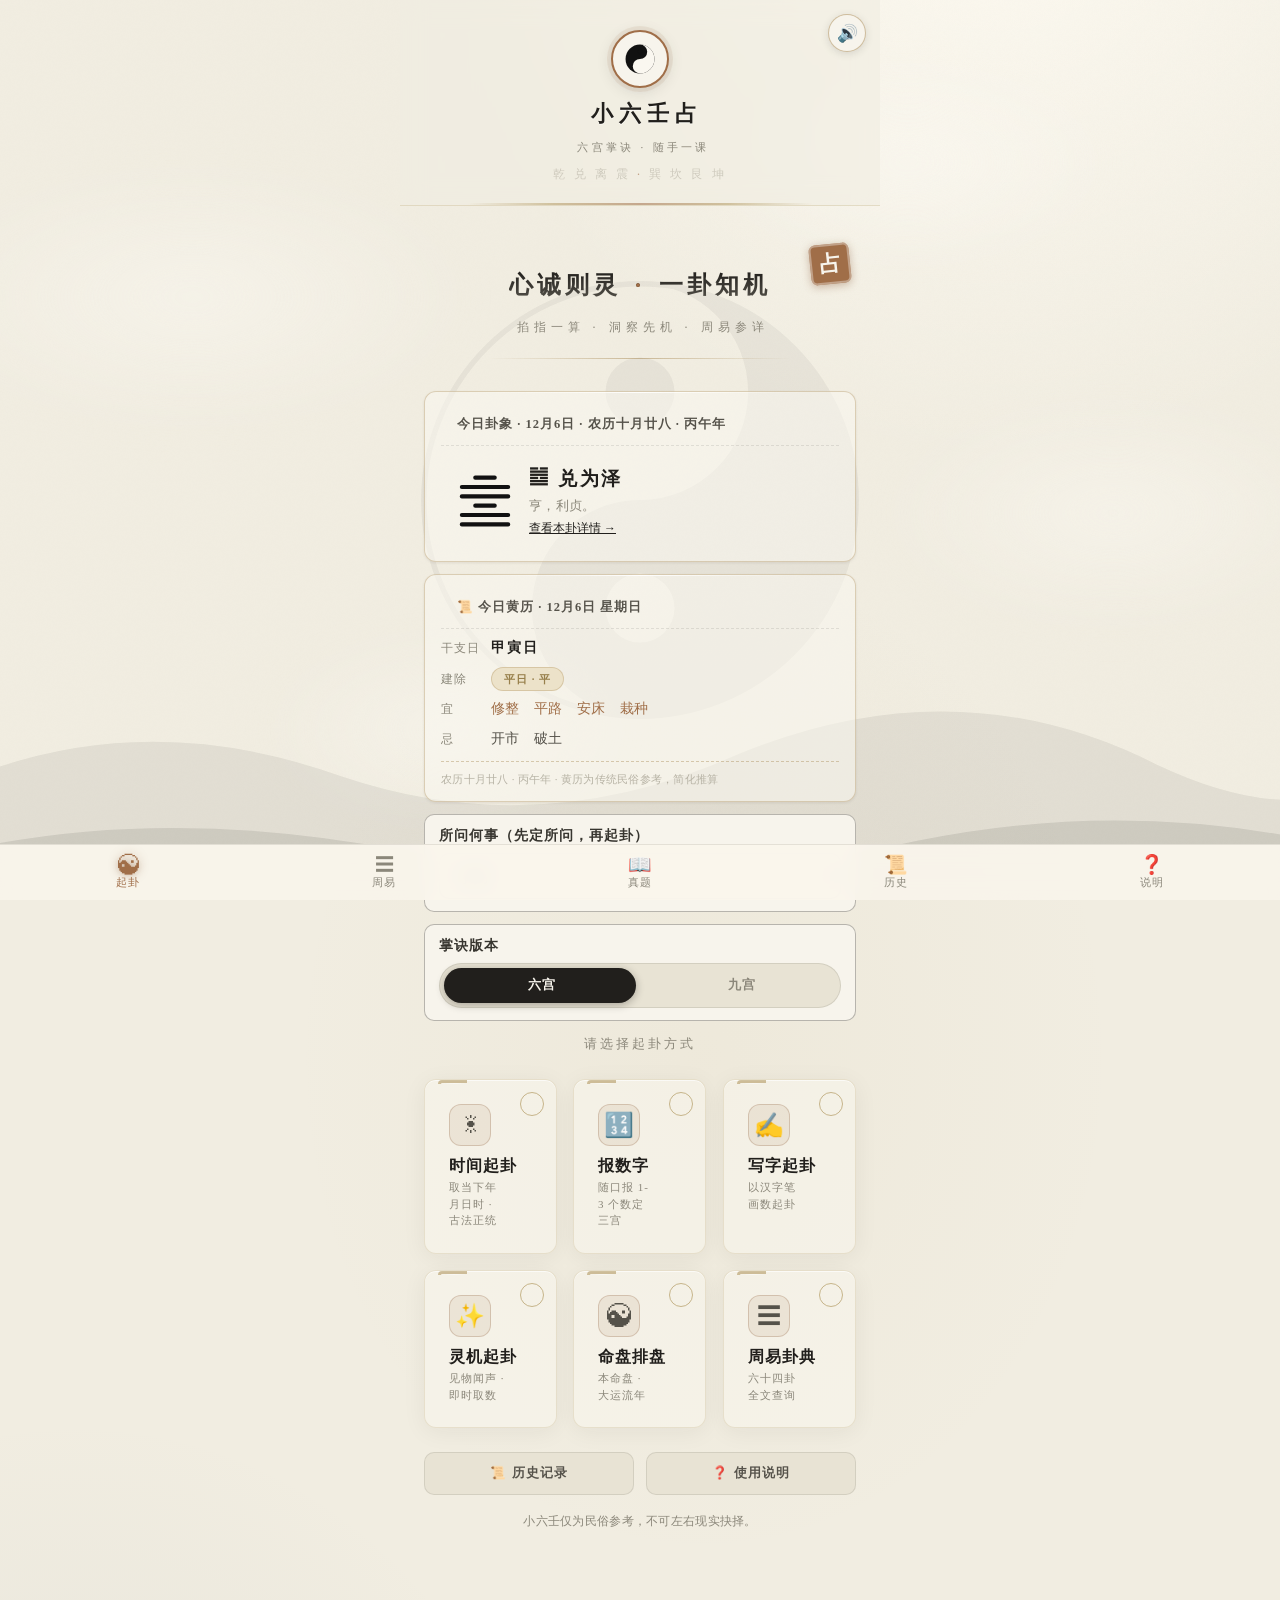
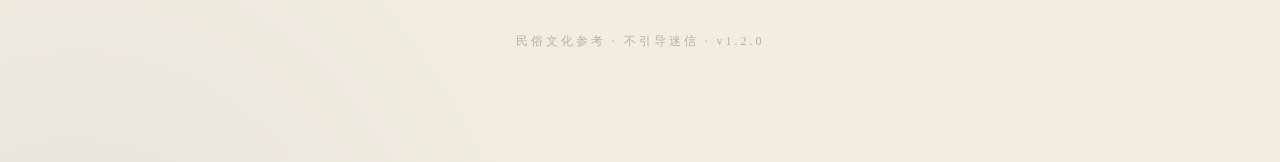
==== commit 328d213e: "v1.3.0 新增「命理真题」功能：融合 MingLi-Bench 全球命师大赛真题 160 题（2022-2025，12 类别），可筛选类别、答题自测、选完即见正确答案与高亮，内置离线可用（底部导航" ====
--- a/android/app/src/main/assets/web/index.html
+++ b/android/app/src/main/assets/web/index.html
@@ -112,6 +112,7 @@
     <nav class="bottom-nav" id="bottom-nav">
       <button class="bn-btn active" data-bn="home"><span class="bn-icon">☯</span><span class="bn-label">起卦</span></button>
       <button class="bn-btn" data-bn="zhouyi"><span class="bn-icon">☰</span><span class="bn-label">周易</span></button>
+      <button class="bn-btn" data-bn="bench"><span class="bn-icon">📖</span><span class="bn-label">真题</span></button>
       <button class="bn-btn" data-bn="history"><span class="bn-icon">📜</span><span class="bn-label">历史</span></button>
       <button class="bn-btn" data-bn="help"><span class="bn-icon">❓</span><span class="bn-label">说明</span></button>
     </nav>
@@ -274,6 +275,15 @@
       <div id="zhouyi-list" class="zhouyi-list"></div>
     </section>
 
+    <!-- 命理真题库 -->
+    <section id="view-bench" class="view">
+      <div class="view-head">
+        <button class="btn-back" data-back="home">‹ 返回</button>
+        <h2>命理真题</h2>
+      </div>
+      <div id="bench-root"></div>
+    </section>
+
     <!-- 历史记录页 -->
     <section id="view-history" class="view">
       <div class="view-head">
@@ -295,6 +305,7 @@
   <script src="js/zhouyi.js"></script>
   <script src="js/huangli.js"></script>
   <script src="js/strokes-data.js"></script>
+  <script src="js/bench-data.js"></script>
   <script src="js/sound.js"></script>
   <script src="js/paipan.js"></script>
   <script src="js/palm.js"></script>
--- a/android/app/src/main/assets/web/css/style.css
+++ b/android/app/src/main/assets/web/css/style.css
@@ -2236,3 +2236,140 @@
 
 /* 确保视口高度时背景元素不遮挡内容 */
 .app-header, .app-main, .app-footer { position: relative; z-index: 1; }
+
+/* 六宫用户图自带宫名标注 → 隐藏 spots 文字标签（保留穴位点） */
+.palm-photo-box.no-label .spot-text { display: none; }
+.palm-photo-box.no-label .spot-core { width: 9px; height: 9px; }
+.palm-photo-box.no-label .spot { width: 16px; height: 16px; }
+
+/* ================================================================
+   命理真题库
+   ================================================================ */
+.bench-intro {
+  font-size: var(--fs-sm);
+  color: var(--ink-300);
+  text-align: center;
+  letter-spacing: 1px;
+  margin-bottom: var(--sp-3);
+}
+.bench-cats {
+  flex-wrap: wrap;
+  border-radius: var(--r-lg);
+  margin-bottom: var(--sp-4);
+}
+.bench-cats button { font-size: var(--fs-xs); padding: 8px 8px; }
+.bench-list {
+  display: grid;
+  gap: var(--sp-3);
+}
+.bench-item {
+  display: flex;
+  align-items: center;
+  gap: var(--sp-3);
+  padding: var(--sp-3) var(--sp-4);
+  background: rgba(250, 247, 240, 0.5);
+  -webkit-backdrop-filter: blur(14px) saturate(0.92);
+  backdrop-filter: blur(14px) saturate(0.92);
+  border: 1px solid rgba(179, 154, 99, 0.22);
+  border-radius: var(--r-md);
+  cursor: pointer;
+  font-family: inherit;
+  text-align: left;
+  transition: transform var(--dur-fast), border-color var(--dur-fast);
+}
+.bench-item:active { transform: scale(0.985); border-color: var(--gold); }
+.bench-no {
+  font-size: var(--fs-xs);
+  font-weight: 800;
+  color: var(--gold-600);
+  background: var(--gold-100);
+  padding: 2px 8px;
+  border-radius: var(--r-pill);
+  white-space: nowrap;
+}
+.bench-q { flex: 1; font-size: var(--fs-md); color: var(--ink-900); line-height: 1.6; }
+.bench-cat {
+  font-size: var(--fs-xs);
+  color: var(--ink-300);
+  background: var(--paper-2);
+  padding: 2px 8px;
+  border-radius: var(--r-pill);
+  white-space: nowrap;
+}
+
+/* 答题卡 */
+.quiz-card { padding: var(--sp-5); }
+.quiz-head {
+  display: flex;
+  align-items: center;
+  justify-content: space-between;
+  margin-bottom: var(--sp-3);
+}
+.quiz-no { font-size: var(--fs-xs); color: var(--ink-300); letter-spacing: 1px; }
+.quiz-birth {
+  font-size: var(--fs-sm);
+  color: var(--ink-500);
+  background: var(--paper-2);
+  border: 1px dashed var(--line);
+  border-radius: var(--r-sm);
+  padding: var(--sp-2) var(--sp-3);
+  margin-bottom: var(--sp-3);
+}
+.quiz-question {
+  font-family: "Kaiti SC", "STKaiti", "Noto Serif SC", serif;
+  font-size: var(--fs-xl);
+  color: var(--ink-900);
+  margin-bottom: var(--sp-4);
+  line-height: 1.5;
+}
+.quiz-options { display: grid; gap: var(--sp-3); margin-bottom: var(--sp-4); }
+.quiz-opt {
+  display: flex;
+  align-items: center;
+  gap: var(--sp-3);
+  padding: var(--sp-3) var(--sp-4);
+  background: var(--paper-0);
+  border: 1px solid var(--line-strong);
+  border-radius: var(--r-md);
+  cursor: pointer;
+  font-family: inherit;
+  text-align: left;
+  transition: all var(--dur-fast);
+}
+.quiz-opt:active { transform: scale(0.985); }
+.quiz-letter {
+  width: 26px; height: 26px;
+  flex-shrink: 0;
+  display: flex; align-items: center; justify-content: center;
+  font-size: var(--fs-sm);
+  font-weight: 800;
+  color: var(--gold-600);
+  background: var(--gold-100);
+  border-radius: 50%;
+}
+.quiz-text { font-size: var(--fs-md); color: var(--ink-700); line-height: 1.6; }
+.quiz-opt.right {
+  border-color: var(--cinnabar);
+  background: var(--cinnabar-100);
+}
+.quiz-opt.right .quiz-letter { color: var(--paper-0); background: var(--cinnabar); }
+.quiz-opt.wrong {
+  border-color: var(--ink-300);
+  opacity: 0.55;
+}
+.quiz-result {
+  display: flex;
+  align-items: center;
+  gap: var(--sp-3);
+  padding: var(--sp-3) var(--sp-4);
+  background: var(--paper-2);
+  border-radius: var(--r-md);
+  margin-bottom: var(--sp-4);
+}
+.quiz-ans { font-size: var(--fs-sm); color: var(--ink-700); line-height: 1.6; }
+.quiz-nav {
+  display: flex;
+  justify-content: space-between;
+  gap: var(--sp-3);
+}
+.quiz-nav .btn { padding: 10px 18px; font-size: var(--fs-sm); }
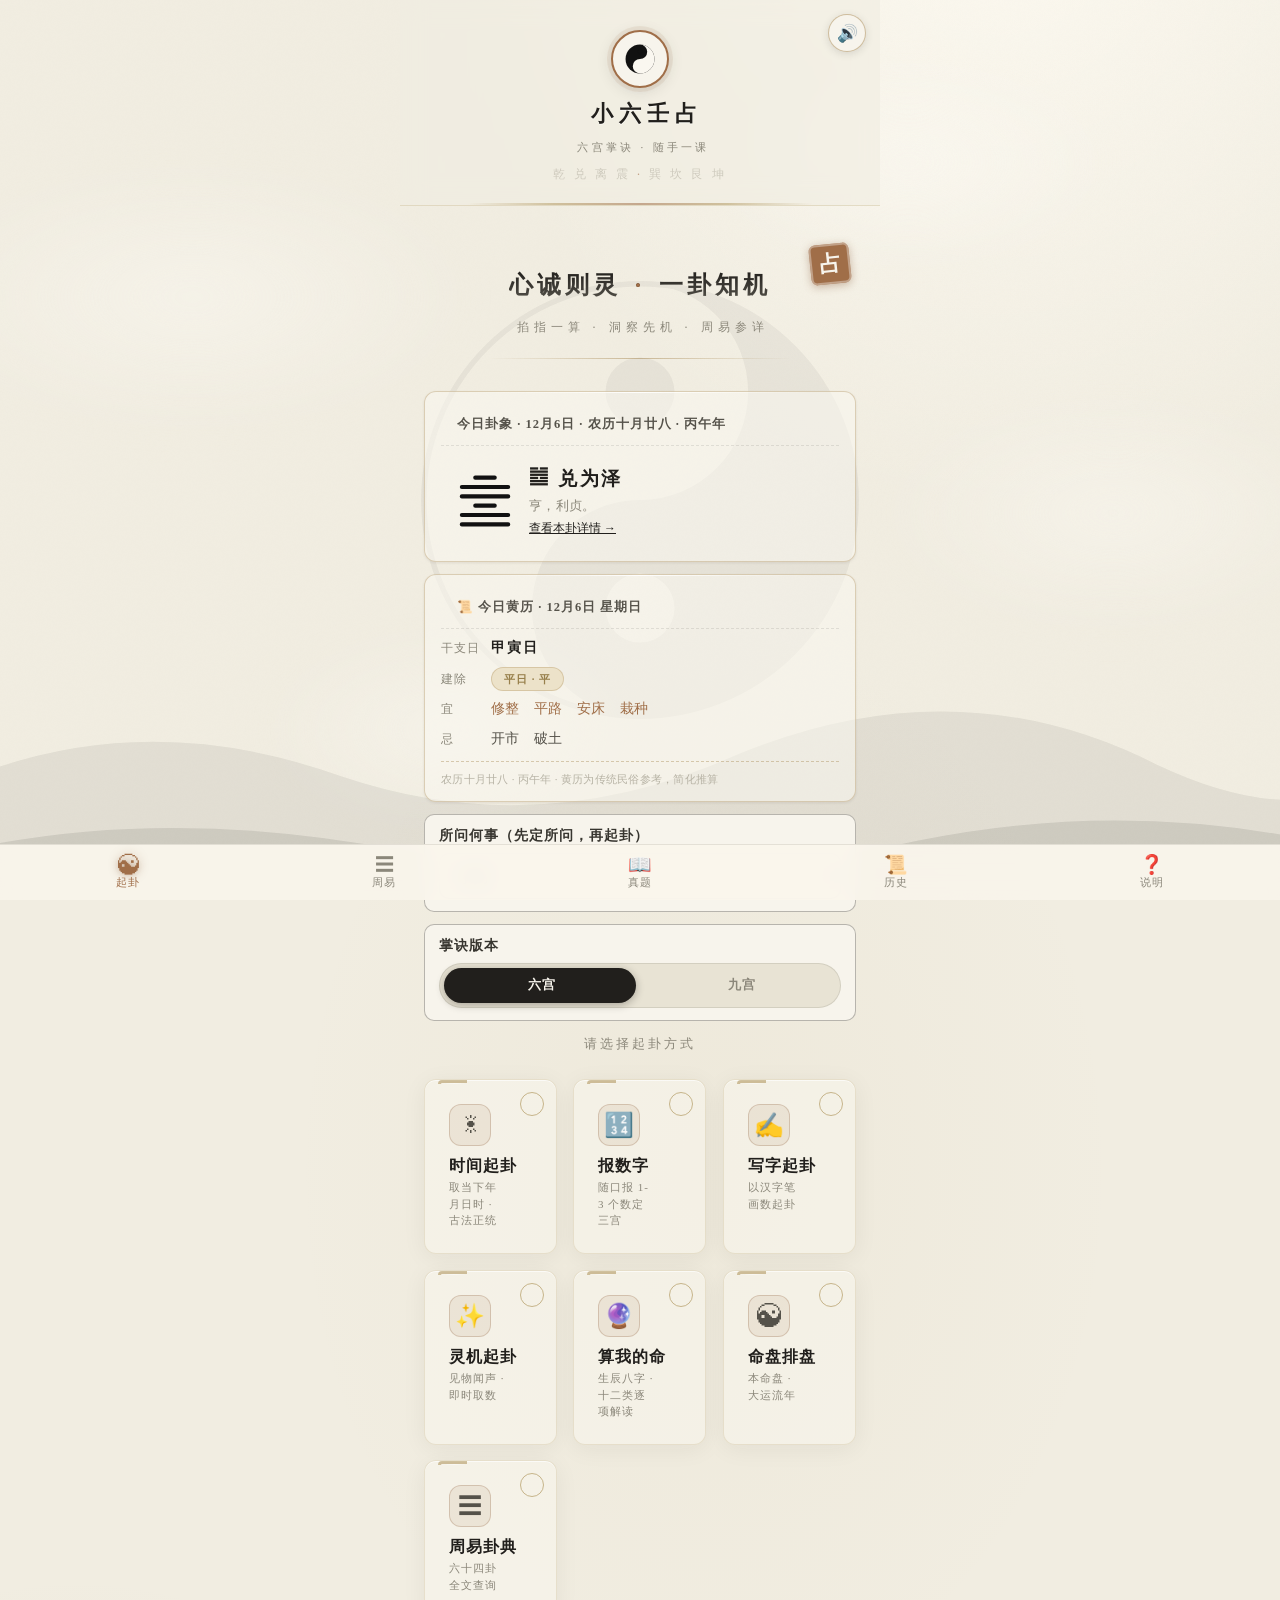
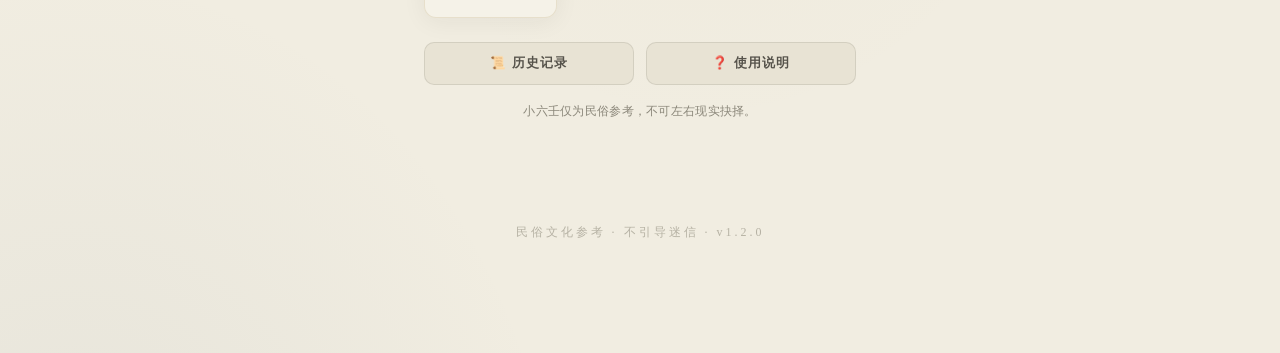
==== commit 4855b805: "v1.3.1 新增「算我的命」：输入生辰（公历日期+时辰+性别）→ 本地八字引擎排四柱（JDN 日柱/五虎遁月柱/五鼠遁时柱，已验证）→ 12 类逐项解读（性格/事业/财运/婚姻/家庭/学业/子女/健" ====
--- a/android/app/src/main/assets/web/index.html
+++ b/android/app/src/main/assets/web/index.html
@@ -90,6 +90,11 @@
           <span class="mc-name">灵机起卦</span>
           <span class="mc-desc">见物闻声 · 即时取数</span>
         </button>
+        <button class="method-card" data-view="fortune">
+          <span class="mc-icon">🔮</span>
+          <span class="mc-name">算我的命</span>
+          <span class="mc-desc">生辰八字 · 十二类逐项解读</span>
+        </button>
         <button class="method-card" data-view="paipan">
           <span class="mc-icon">☯</span>
           <span class="mc-name">命盘排盘</span>
@@ -275,6 +280,15 @@
       <div id="zhouyi-list" class="zhouyi-list"></div>
     </section>
 
+    <!-- 算我的命 -->
+    <section id="view-fortune" class="view">
+      <div class="view-head">
+        <button class="btn-back" data-back="home">‹ 返回</button>
+        <h2>算我的命</h2>
+      </div>
+      <div id="fortune-root"></div>
+    </section>
+
     <!-- 命理真题库 -->
     <section id="view-bench" class="view">
       <div class="view-head">
@@ -308,6 +322,7 @@
   <script src="js/bench-data.js"></script>
   <script src="js/sound.js"></script>
   <script src="js/paipan.js"></script>
+  <script src="js/fortune-read.js"></script>
   <script src="js/palm.js"></script>
   <script src="js/app.js"></script>
   <script>
--- a/android/app/src/main/assets/web/css/style.css
+++ b/android/app/src/main/assets/web/css/style.css
@@ -2373,3 +2373,39 @@
   gap: var(--sp-3);
 }
 .quiz-nav .btn { padding: 10px 18px; font-size: var(--fs-sm); }
+
+/* ================================================================
+   算我的命
+   ================================================================ */
+.fortune-hero {
+  text-align: center;
+  padding: var(--sp-5);
+  margin-bottom: var(--sp-4);
+}
+.fortune-pillars {
+  font-size: var(--fs-md);
+  color: var(--ink-700);
+  letter-spacing: 2px;
+  line-height: 2;
+}
+.fortune-list { display: grid; gap: var(--sp-3); }
+.fortune-card { padding: var(--sp-4) var(--sp-5); }
+.fortune-head {
+  display: flex;
+  align-items: center;
+  justify-content: space-between;
+  margin-bottom: var(--sp-2);
+}
+.fortune-name {
+  font-family: "Kaiti SC", "STKaiti", "Noto Serif SC", serif;
+  font-size: var(--fs-lg);
+  font-weight: 700;
+  letter-spacing: 3px;
+  color: var(--ink-900);
+}
+.fortune-text {
+  font-size: var(--fs-md);
+  color: var(--ink-500);
+  line-height: 1.9;
+}
+#f-again { width: 100%; margin-top: var(--sp-4); }
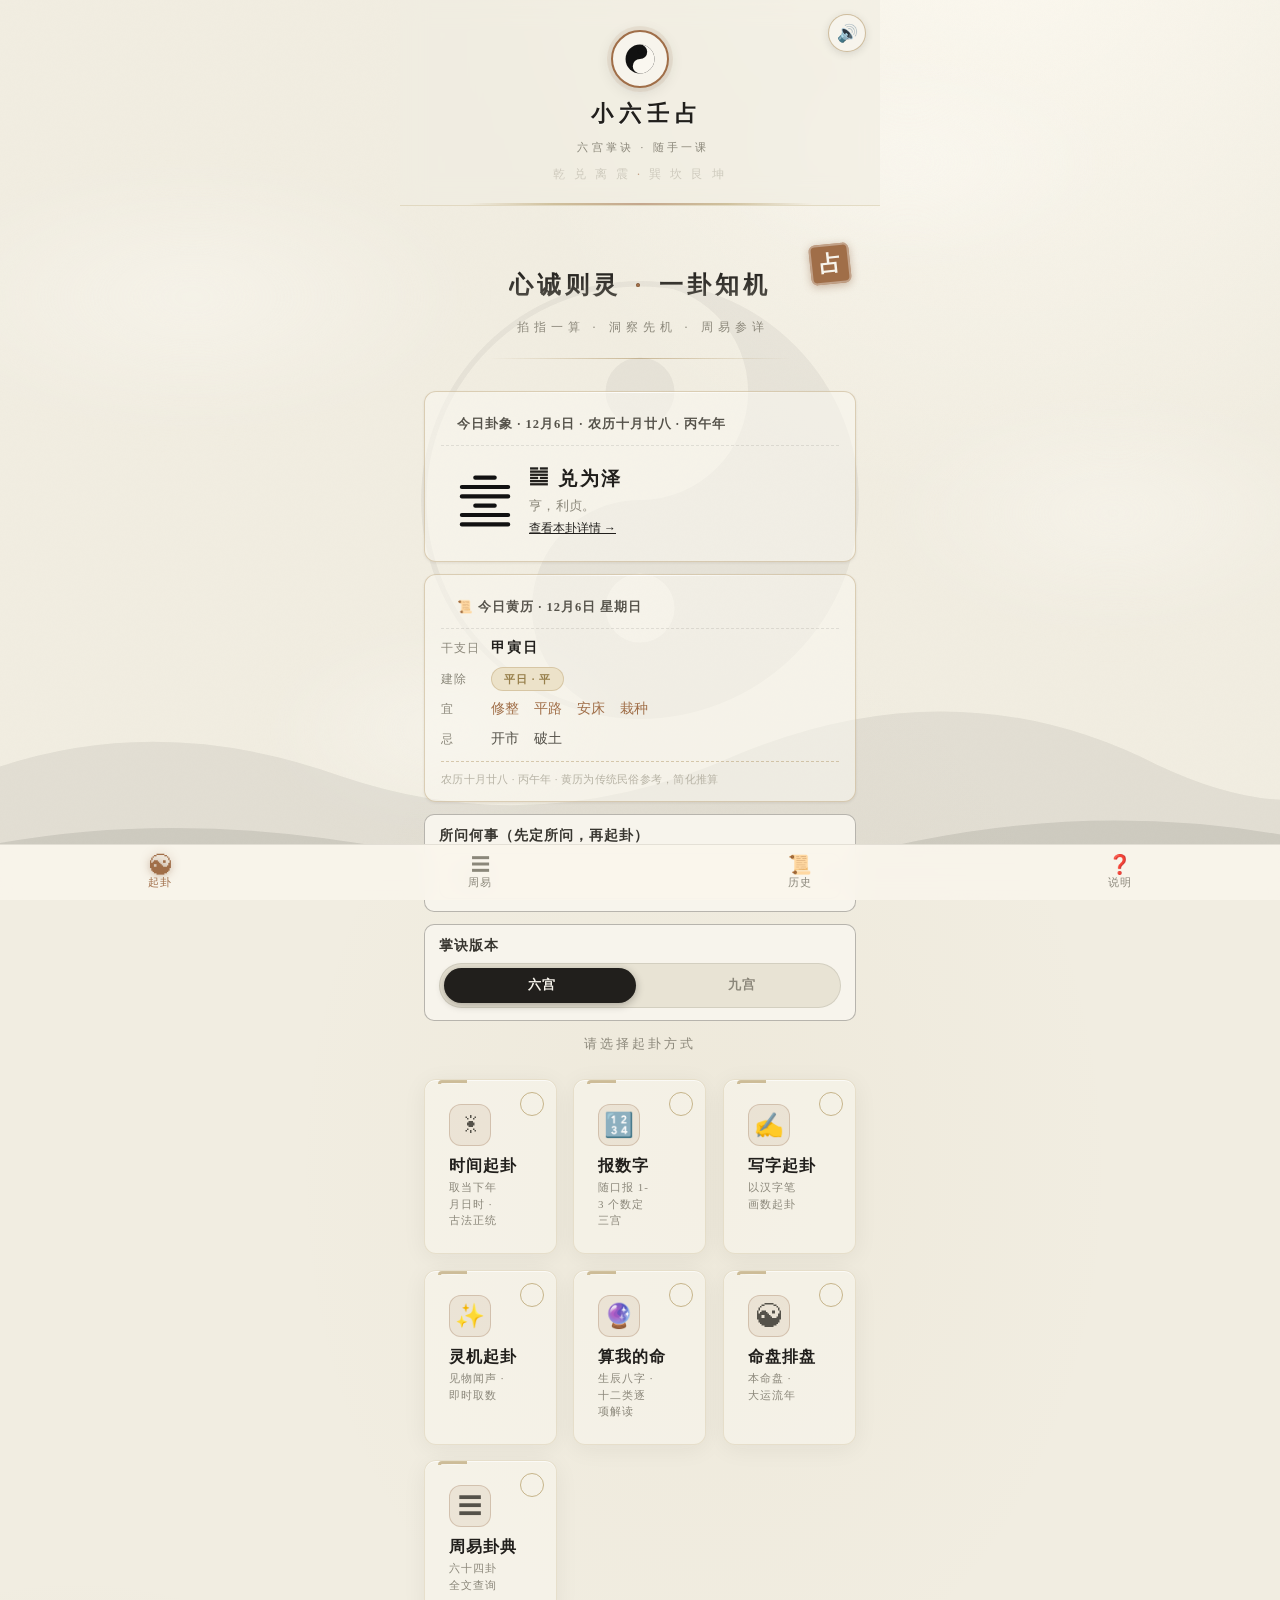
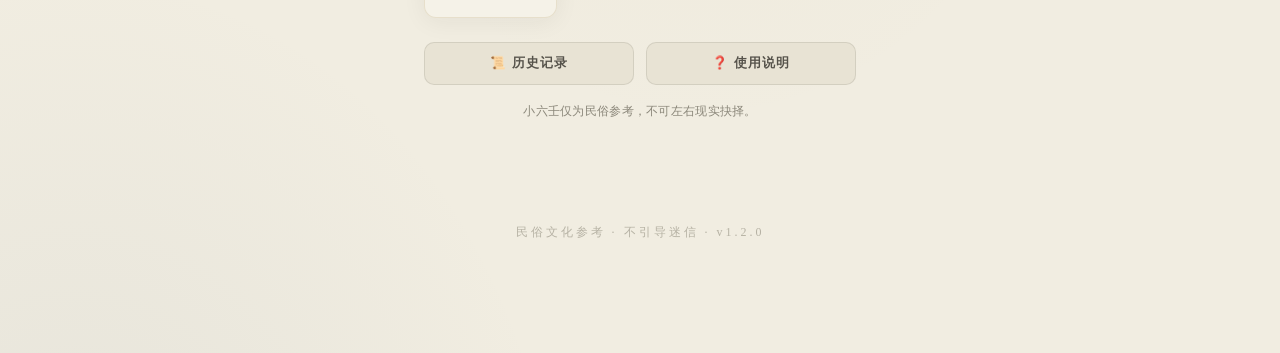
==== commit 6917cb59: "v1.3.2 取消真题浏览；「算我的命」升级：新增 AI 深度解读——本地引擎排准确四柱 + MingLi-Bench 160 真题作为命理判断范例（few-shot）喂给大模型，按真题断法生成 12" ====
--- a/android/app/src/main/assets/web/index.html
+++ b/android/app/src/main/assets/web/index.html
@@ -117,7 +117,6 @@
     <nav class="bottom-nav" id="bottom-nav">
       <button class="bn-btn active" data-bn="home"><span class="bn-icon">☯</span><span class="bn-label">起卦</span></button>
       <button class="bn-btn" data-bn="zhouyi"><span class="bn-icon">☰</span><span class="bn-label">周易</span></button>
-      <button class="bn-btn" data-bn="bench"><span class="bn-icon">📖</span><span class="bn-label">真题</span></button>
       <button class="bn-btn" data-bn="history"><span class="bn-icon">📜</span><span class="bn-label">历史</span></button>
       <button class="bn-btn" data-bn="help"><span class="bn-icon">❓</span><span class="bn-label">说明</span></button>
     </nav>
@@ -289,15 +288,6 @@
       <div id="fortune-root"></div>
     </section>
 
-    <!-- 命理真题库 -->
-    <section id="view-bench" class="view">
-      <div class="view-head">
-        <button class="btn-back" data-back="home">‹ 返回</button>
-        <h2>命理真题</h2>
-      </div>
-      <div id="bench-root"></div>
-    </section>
-
     <!-- 历史记录页 -->
     <section id="view-history" class="view">
       <div class="view-head">
@@ -319,7 +309,6 @@
   <script src="js/zhouyi.js"></script>
   <script src="js/huangli.js"></script>
   <script src="js/strokes-data.js"></script>
-  <script src="js/bench-data.js"></script>
   <script src="js/sound.js"></script>
   <script src="js/paipan.js"></script>
   <script src="js/fortune-read.js"></script>
--- a/android/app/src/main/assets/web/css/style.css
+++ b/android/app/src/main/assets/web/css/style.css
@@ -2409,3 +2409,7 @@
   line-height: 1.9;
 }
 #f-again { width: 100%; margin-top: var(--sp-4); }
+
+/* AI 深度解读 */
+.ai-hint { font-size: var(--fs-xs); color: var(--ink-100); margin-top: var(--sp-2); }
+.fortune-ai { border-left: 3px solid var(--gold); }
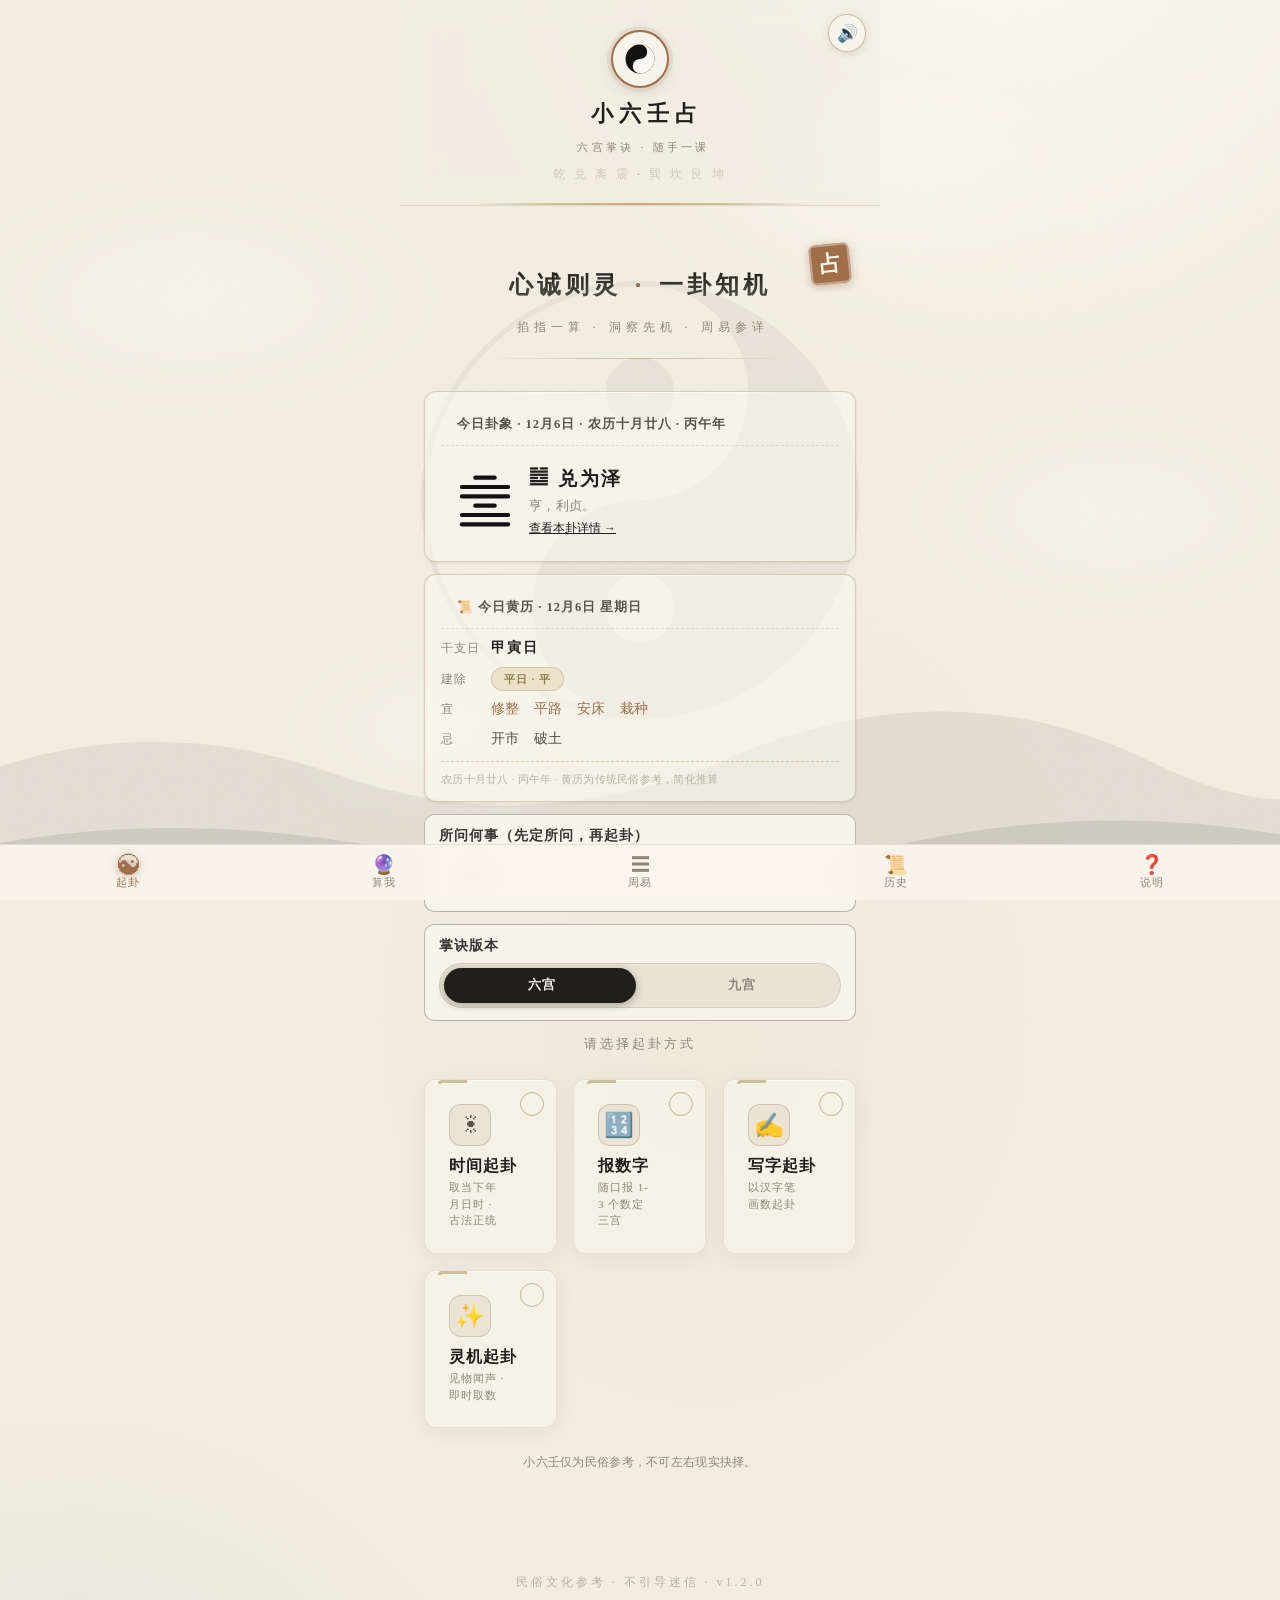
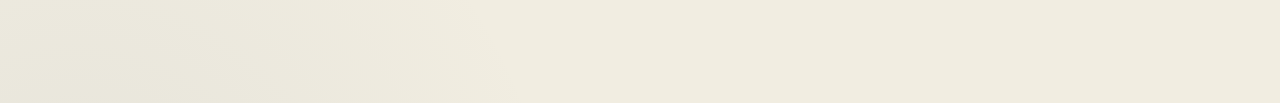
==== commit 6b82a62f: "v1.3.3 ①六宫/九宫宫位显示五行徽章+五行色左边框（大安木/留连土/速喜火/赤口金/小吉水/空亡土/病符土/桃花土/天德金）②掐指穴位点按五行着色（激活时同色光晕，五行流转感）③结果页新增「五行" ====
--- a/android/app/src/main/assets/web/index.html
+++ b/android/app/src/main/assets/web/index.html
@@ -90,25 +90,6 @@
           <span class="mc-name">灵机起卦</span>
           <span class="mc-desc">见物闻声 · 即时取数</span>
         </button>
-        <button class="method-card" data-view="fortune">
-          <span class="mc-icon">🔮</span>
-          <span class="mc-name">算我的命</span>
-          <span class="mc-desc">生辰八字 · 十二类逐项解读</span>
-        </button>
-        <button class="method-card" data-view="paipan">
-          <span class="mc-icon">☯</span>
-          <span class="mc-name">命盘排盘</span>
-          <span class="mc-desc">本命盘 · 大运流年</span>
-        </button>
-        <button class="method-card" data-view="zhouyi">
-          <span class="mc-icon">☰</span>
-          <span class="mc-name">周易卦典</span>
-          <span class="mc-desc">六十四卦全文查询</span>
-        </button>
-      </div>
-      <div class="link-row">
-        <button class="link-btn" data-view="history">📜 历史记录</button>
-        <button class="link-btn" data-view="help">❓ 使用说明</button>
       </div>
       <p class="hint center">小六壬仅为民俗参考，不可左右现实抉择。</p>
     </section>
@@ -116,6 +97,7 @@
     <!-- 底部导航条 -->
     <nav class="bottom-nav" id="bottom-nav">
       <button class="bn-btn active" data-bn="home"><span class="bn-icon">☯</span><span class="bn-label">起卦</span></button>
+      <button class="bn-btn" data-bn="fortune"><span class="bn-icon">🔮</span><span class="bn-label">算我</span></button>
       <button class="bn-btn" data-bn="zhouyi"><span class="bn-icon">☰</span><span class="bn-label">周易</span></button>
       <button class="bn-btn" data-bn="history"><span class="bn-icon">📜</span><span class="bn-label">历史</span></button>
       <button class="bn-btn" data-bn="help"><span class="bn-icon">❓</span><span class="bn-label">说明</span></button>
--- a/android/app/src/main/assets/web/css/style.css
+++ b/android/app/src/main/assets/web/css/style.css
@@ -2413,3 +2413,81 @@
 /* AI 深度解读 */
 .ai-hint { font-size: var(--fs-xs); color: var(--ink-100); margin-top: var(--sp-2); }
 .fortune-ai { border-left: 3px solid var(--gold); }
+
+/* ================================================================
+   五行体系：徽章 / 宫卡着色 / 生克
+   ================================================================ */
+/* 五行色（低饱和国潮） */
+.wx-木 { color: #4c6b52; background: #e3e8d8; border-color: rgba(76,107,82,.35); }
+.wx-火 { color: #a34a38; background: #f0dfd3; border-color: rgba(163,74,56,.35); }
+.wx-土 { color: #96763e; background: #ece2c9; border-color: rgba(150,118,62,.35); }
+.wx-金 { color: #8f7430; background: #eee4c8; border-color: rgba(143,116,48,.35); }
+.wx-水 { color: #46687a; background: #dde4e6; border-color: rgba(70,104,122,.35); }
+
+.wx-badge {
+  display: inline-block;
+  padding: 1px 9px;
+  font-size: var(--fs-xs);
+  font-weight: 800;
+  letter-spacing: 1px;
+  border-radius: var(--r-pill);
+  border: 1px solid transparent;
+  vertical-align: 2px;
+}
+
+/* 宫卡五行色左边框 */
+.gong-card.wx-木 { border-left: 4px solid #6f8f6a; }
+.gong-card.wx-火 { border-left: 4px solid #b0533f; }
+.gong-card.wx-土 { border-left: 4px solid #b39454; }
+.gong-card.wx-金 { border-left: 4px solid #c0a25e; }
+.gong-card.wx-水 { border-left: 4px solid #5a7c8e; }
+
+/* 五行生克区块 */
+.wx-block {
+  display: grid;
+  gap: var(--sp-2);
+  padding: var(--sp-4) var(--sp-5);
+}
+.wx-chain {
+  display: flex;
+  align-items: center;
+  gap: var(--sp-2);
+  font-size: var(--fs-sm);
+  color: var(--ink-700);
+  flex-wrap: wrap;
+}
+.wx-arrow { color: var(--ink-100); font-size: var(--fs-md); }
+.wx-link {
+  display: flex;
+  align-items: center;
+  gap: var(--sp-2);
+  font-size: var(--fs-xs);
+  color: var(--ink-300);
+  flex-wrap: wrap;
+}
+.wx-link .wx-badge { font-size: 10.5px; }
+.wx-rel { color: var(--gold-600); font-weight: 700; }
+
+/* 穴位点五行色（掐指墨点随五行流转） */
+.spot[data-wx="木"] .spot-core { background: #6f8f6a; }
+.spot[data-wx="火"] .spot-core { background: #b0533f; }
+.spot[data-wx="土"] .spot-core { background: #b39454; }
+.spot[data-wx="金"] .spot-core { background: #c0a25e; }
+.spot[data-wx="水"] .spot-core { background: #5a7c8e; }
+.spot[data-wx="木"] .spot-halo { border-color: rgba(111,143,106,.5); }
+.spot[data-wx="火"] .spot-halo { border-color: rgba(176,83,63,.5); }
+.spot[data-wx="土"] .spot-halo { border-color: rgba(179,148,84,.5); }
+.spot[data-wx="金"] .spot-halo { border-color: rgba(192,162,94,.5); }
+.spot[data-wx="水"] .spot-halo { border-color: rgba(90,124,142,.5); }
+.spot.active .spot-core {
+  filter: brightness(1.3) saturate(1.25);
+  box-shadow: 0 0 0 3px rgba(255,255,255,.75), 0 0 14px 2px var(--glow, rgba(0,0,0,.45));
+  transform: scale(1.5);
+  border-color: #fff;
+}
+.spot[data-wx="木"].active .spot-core { --glow: rgba(111,143,106,.85); }
+.spot[data-wx="火"].active .spot-core { --glow: rgba(176,83,63,.85); }
+.spot[data-wx="土"].active .spot-core { --glow: rgba(179,148,84,.85); }
+.spot[data-wx="金"].active .spot-core { --glow: rgba(192,162,94,.85); }
+.spot[data-wx="水"].active .spot-core { --glow: rgba(90,124,142,.85); }
+.spot.active { color: var(--ink-900); }
